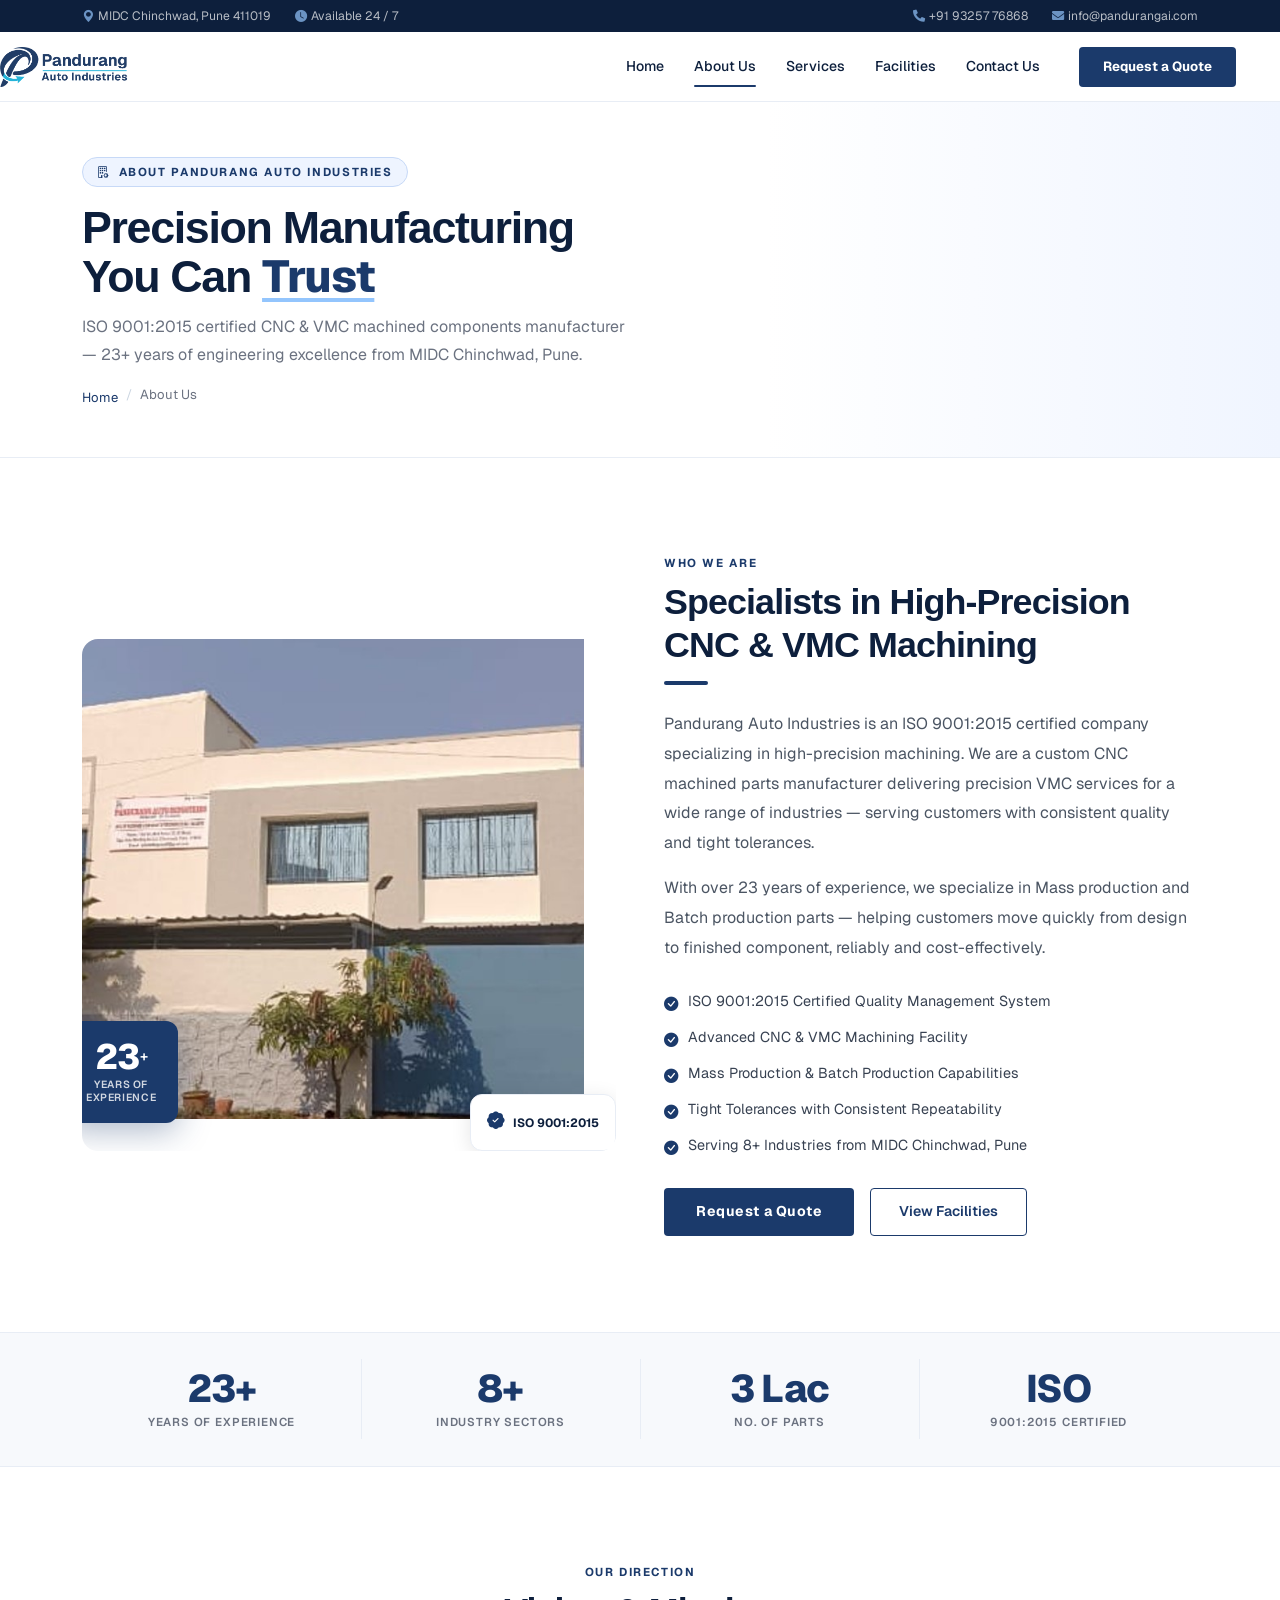
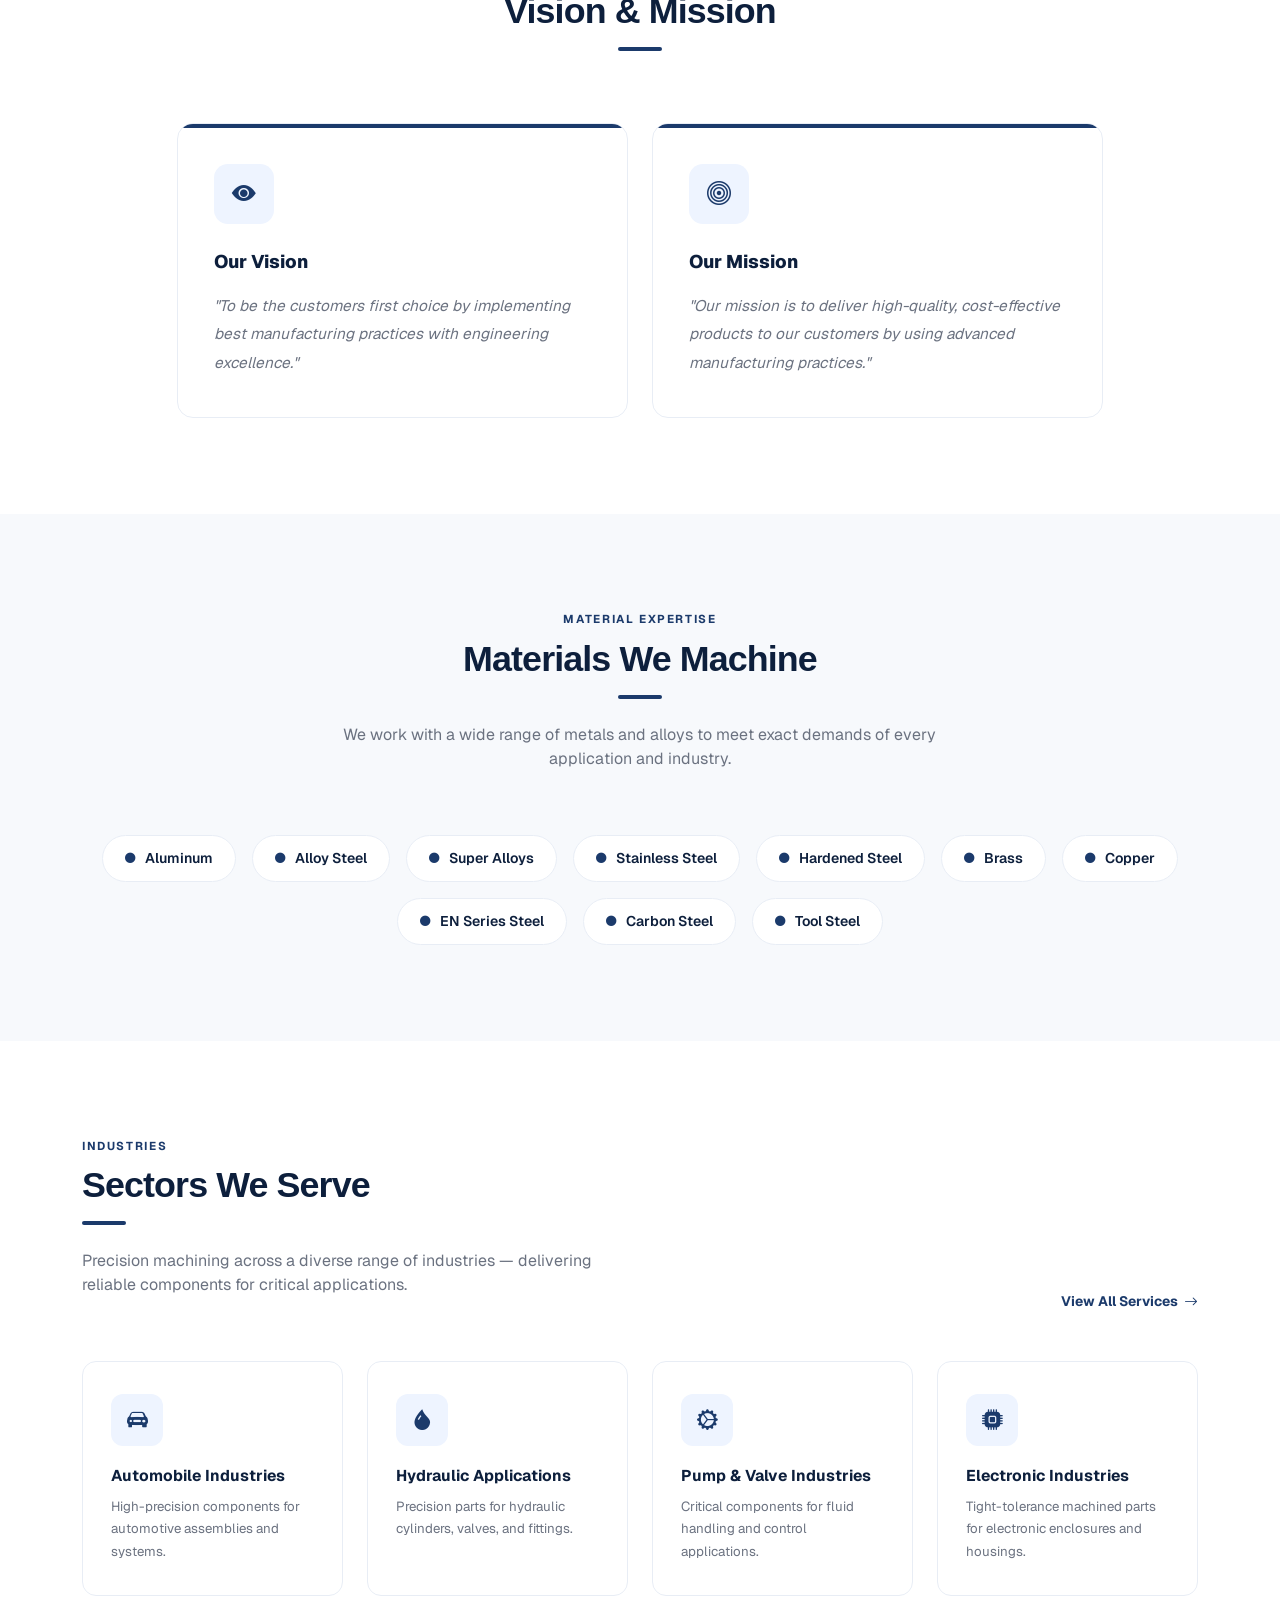
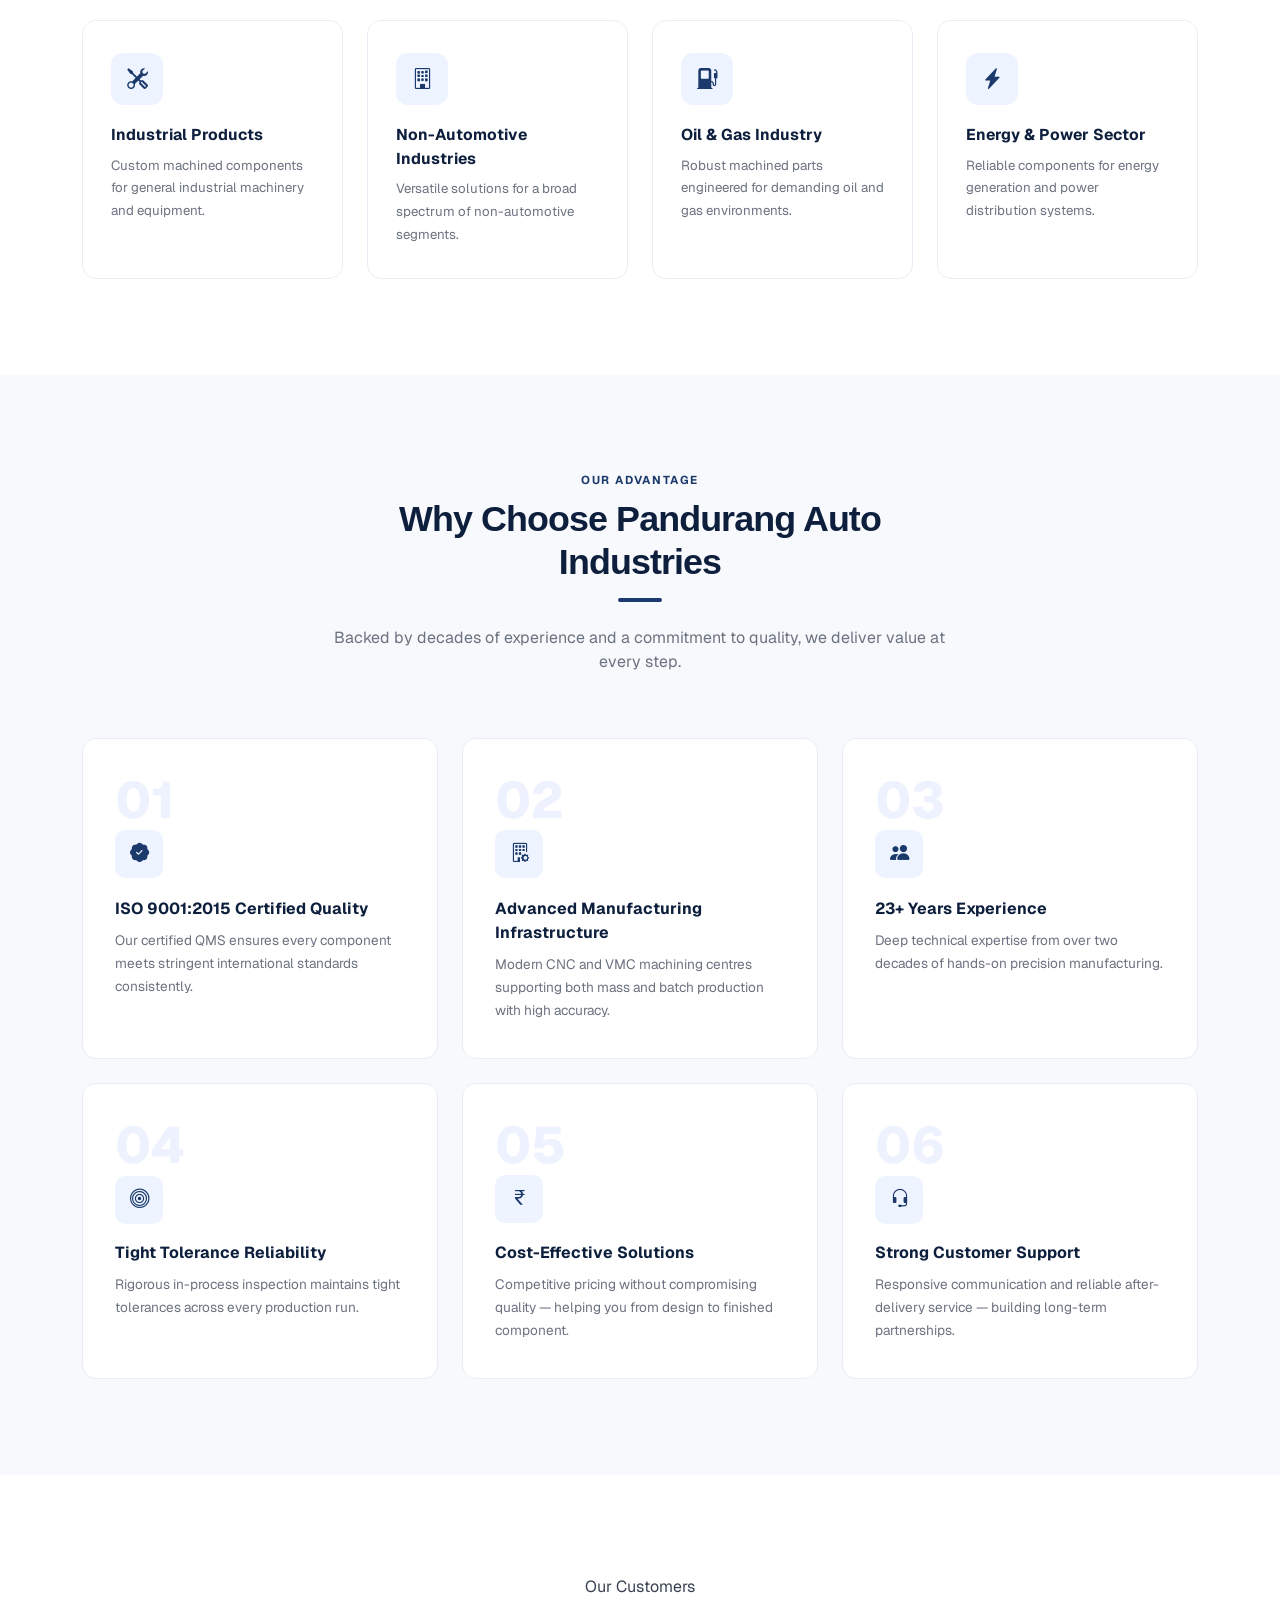
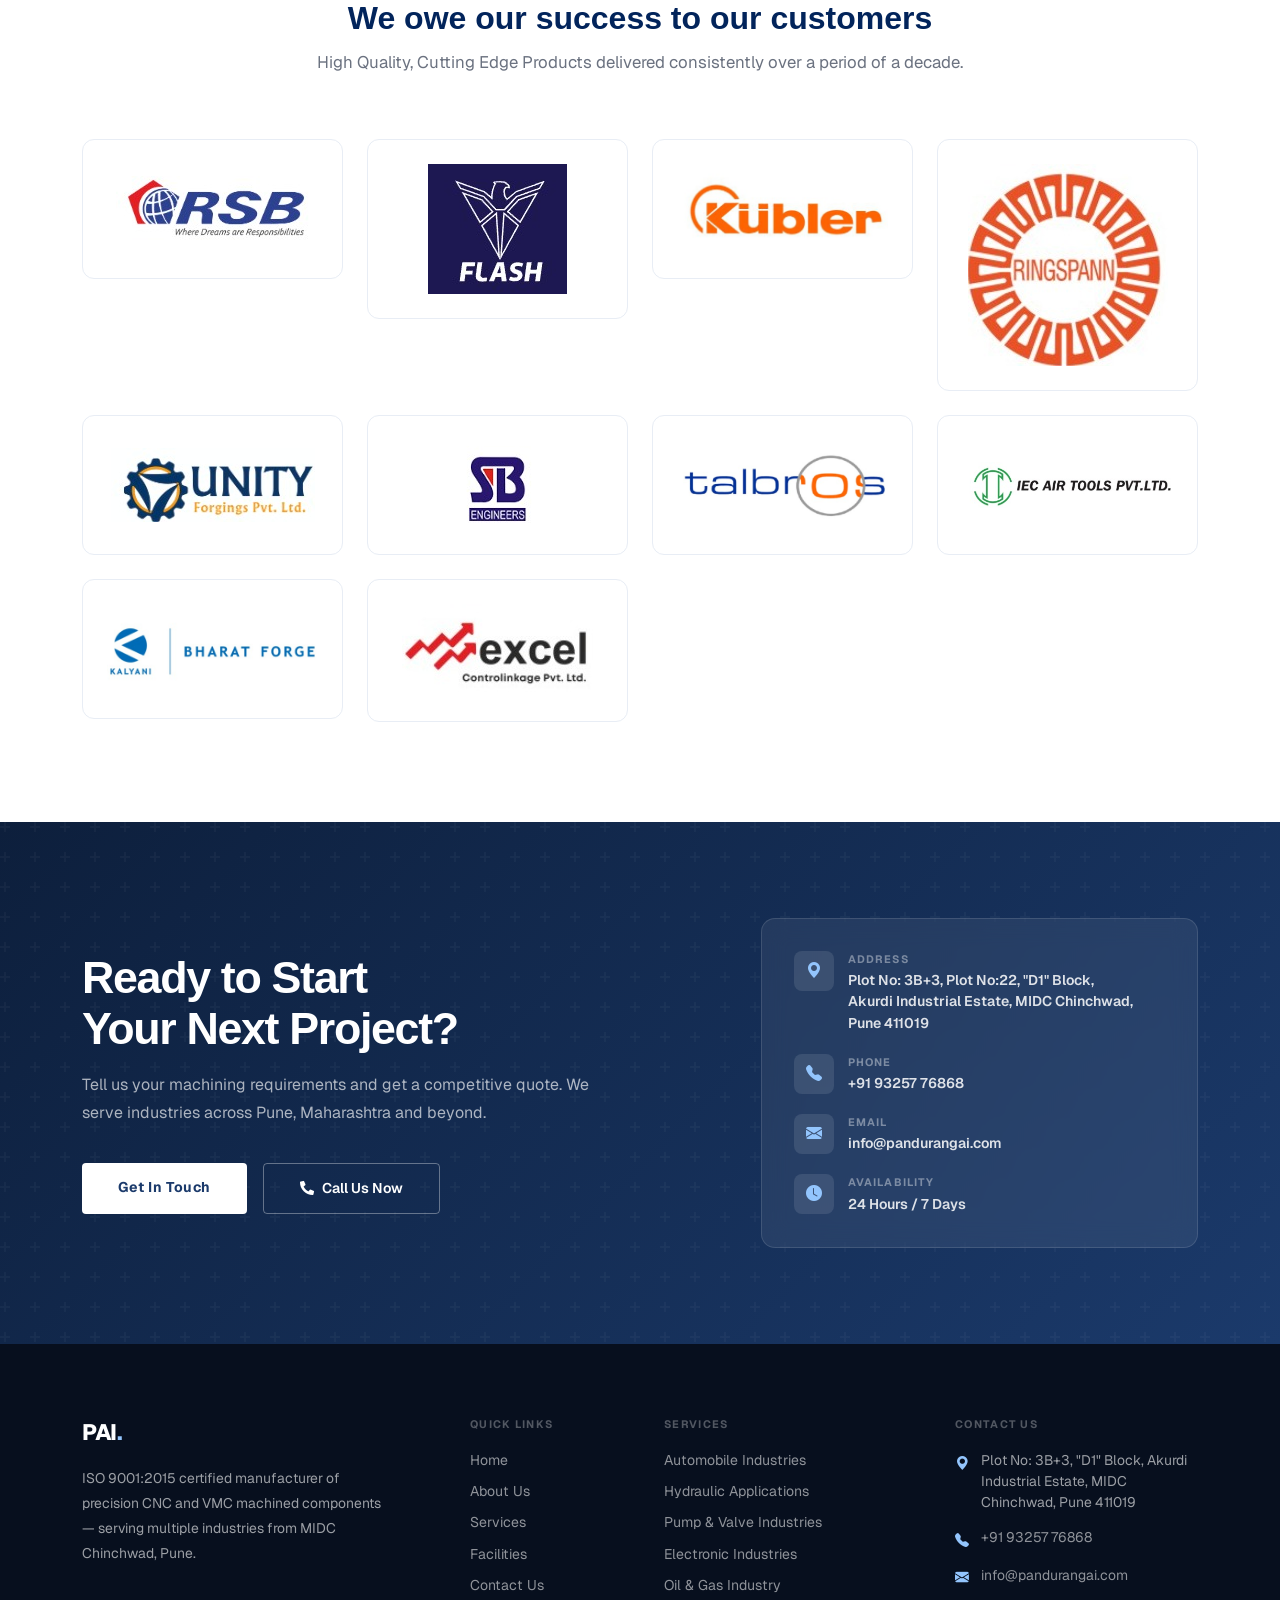
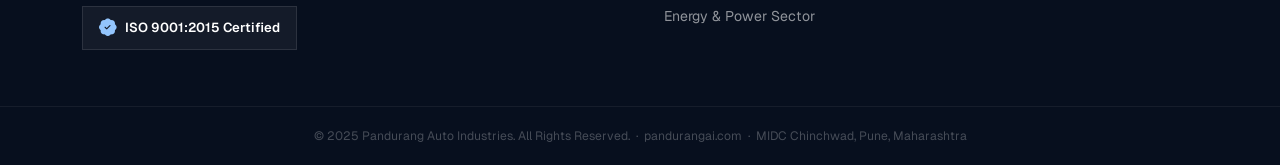
==== about.html @ 858004a2 "Fix customer logo paths to correct location - Update all customer logo image paths from img/client-l" ====
<!DOCTYPE html>
<html lang="en">
<head>
    <meta charset="utf-8">
    <title>About Us — Pandurang Auto Industries</title>
    <meta name="viewport" content="width=device-width, initial-scale=1.0">
    <link rel="icon" type="image/png" href="img/favicon.png">
    <meta name="description" content="Learn about Pandurang Auto Industries — ISO 9001:2015 certified precision CNC & VMC machined components manufacturer with 23+ years of experience in MIDC Chinchwad, Pune.">
    <link rel="canonical" href="https://www.pandurangai.com/about.html">
    <meta name="keywords" content="About Pandurang Auto Industries, CNC VMC Manufacturer Pune, ISO 9001:2015 Machining Company, S.S. Kolte, Akurdi Industrial Estate Akurdi Pune">
    <meta name="robots" content="index, follow, max-snippet:-1, max-image-preview:large, max-video-preview:-1">
    
    <!-- Open Graph / Facebook -->
    <meta property="og:type" content="website">
    <meta property="og:url" content="https://www.pandurangai.com/about.html">
    <meta property="og:title" content="About Us — Pandurang Auto Industries">
    <meta property="og:description" content="Learn about our 23+ years of experience in high-precision CNC & VMC machining, manufacturing capabilities, vision and mission. ISO 9001:2015 certified.">
    <meta property="og:image" content="https://www.pandurangai.com/img/product-3.jpeg">
    <meta property="og:site_name" content="Pandurang Auto Industries">
    <meta property="og:locale" content="en_US">
    
    <!-- Twitter -->
    <meta name="twitter:card" content="summary_large_image">
    <meta name="twitter:url" content="https://www.pandurangai.com/about.html">
    <meta name="twitter:title" content="About Us — Pandurang Auto Industries">
    <meta name="twitter:description" content="Learn about our 23+ years of experience in high-precision CNC & VMC machining. ISO 9001:2015 certified.">
    <meta name="twitter:image" content="https://www.pandurangai.com/img/product-3.jpeg">

    <!-- JSON-LD Structured Data -->
    <script type="application/ld+json">
    {
      "@context": "https://schema.org",
      "@type": "AboutPage",
      "mainEntity": {
        "@id": "https://www.pandurangai.com/#organization"
      },
      "breadcrumb": {
        "@type": "BreadcrumbList",
        "itemListElement": [
          {
            "@type": "ListItem",
            "position": 1,
            "name": "Home",
            "item": "https://www.pandurangai.com/"
          },
          {
            "@type": "ListItem",
            "position": 2,
            "name": "About Us",
            "item": "https://www.pandurangai.com/about.html"
          }
        ]
      }
    }
    </script>

    <link rel="preconnect" href="https://fonts.googleapis.com">
    <link rel="preconnect" href="https://fonts.gstatic.com" crossorigin>
    <link href="https://fonts.googleapis.com/css2?family=Geist:wght@300;400;500;600;700;800&display=swap" rel="stylesheet">
    <link href="https://cdnjs.cloudflare.com/ajax/libs/font-awesome/5.15.4/css/all.min.css" rel="stylesheet">
    <link href="https://cdn.jsdelivr.net/npm/bootstrap-icons@1.10.5/font/bootstrap-icons.css" rel="stylesheet">
    <link href="css/bootstrap.min.css" rel="stylesheet">
    <link href="https://unpkg.com/aos@2.3.4/dist/aos.css" rel="stylesheet">
<style>
/* ── Variables ── */
:root {
    --primary: #1B3A6B;
    --primary-light: #2A5298;
    --dark: #0d1f3c;
    --text: #374151;
    --muted: #6B7280;
    --border: #E8EDF5;
    --bg-light: #F7F9FC;
    --accent: #93C5FD;
}
*, body { font-family: 'Geist', sans-serif; }
body { color: var(--text); background: #fff; }

/* ── Shared: Topbar ── */
.topbar-strip { background: #0d1f3c; font-size: 0.76rem; padding: 7px 0; }
.topbar-strip a { color: rgba(255,255,255,.7); text-decoration: none; transition: .2s; }
.topbar-strip a:hover { color: #fff; }

/* ── Shared: Nav ── */
.site-nav { position: sticky; top: 0; z-index: 1000; background: #fff; box-shadow: 0 1px 0 var(--border); transition: box-shadow .3s; }
.site-nav.scrolled { box-shadow: 0 2px 20px rgba(0,0,0,.08); }
.site-nav .navbar-brand-wrapper { background: var(--primary); padding: 14px 28px 14px 24px; clip-path: polygon(0 0,calc(100% - 14px) 0,100% 100%,0 100%); margin-right: 16px; }
.site-nav .navbar-brand-text { font-weight: 800; font-size: 1.35rem; color: #fff; letter-spacing: -0.02em; line-height: 1; }
.site-nav .navbar-brand-text span { color: var(--accent); }
.site-nav .nav-link { font-size: .88rem; font-weight: 500; color: var(--dark) !important; padding: 24px 15px !important; position: relative; transition: color .2s; }
.site-nav .nav-link::after { content: ''; position: absolute; bottom: 14px; left: 15px; right: 15px; height: 2px; background: var(--primary); transform: scaleX(0); transition: transform .25s; border-radius: 2px; }
.site-nav .nav-link:hover::after, .site-nav .nav-link.active::after { transform: scaleX(1); }
.site-nav .nav-link:hover { color: var(--primary) !important; }
.site-nav .btn-quote { background: var(--primary); color: #fff; font-size: .83rem; font-weight: 700; padding: 10px 24px; border-radius: 4px; text-decoration: none; display: inline-block; transition: background .2s, transform .2s; white-space: nowrap; border: none; }
.site-nav .btn-quote:hover { background: var(--primary-light); transform: translateY(-1px); color: #fff; }

/* Responsive Navbar */
@media (max-width: 991px) {
    .site-nav .navbar-brand-wrapper {
        padding: 0;
        margin-right: auto;
        gap: 8px;
    }
    .site-nav .navbar-icon {
        height: 32px;
    }
    .site-nav .navbar-brand-text {
        font-size: 0.75rem;
        white-space: normal;
    }
    .site-nav .navbar-toggler {
        display: block !important;
        visibility: visible !important;
        margin-right: 12px;
        padding: 6px 8px;
        border: 1px solid #999;
    }
    .site-nav .navbar-toggler:focus {
        box-shadow: none;
        border-color: #1B3A6B;
    }
    .site-nav .nav-link {
        padding: 12px 0 !important;
        font-size: 0.85rem;
    }
    .site-nav .nav-link::after { display: none; }
    .site-nav .btn-quote {
        width: 100%;
        text-align: center;
        margin-top: 12px;
    }
    .site-nav .navbar-collapse {
        padding-top: 12px;
    }
}
.site-nav .navbar-toggler { border-color: #ccc; }
@media (max-width: 991px) {
    .site-nav .nav-link { padding: 12px 16px !important; }
    .site-nav .nav-link::after { display: none; }
}

@media (min-width: 992px) and (max-width: 1199px) {
    .site-nav .nav-link {
        padding: 24px 8px !important;
        font-size: 0.82rem;
    }
    .site-nav .btn-quote {
        padding: 8px 16px;
        font-size: 0.8rem;
        margin-left: 1rem !important;
    }
}

/* ── Page Hero ── */
.page-hero {
    background: #fff;
    border-bottom: 1px solid var(--border);
    padding: 56px 0 48px;
    position: relative;
    overflow: hidden;
}
.page-hero::after {
    content: '';
    position: absolute;
    right: 0; top: 0; bottom: 0;
    width: 40%;
    background: linear-gradient(to right, transparent, #F0F5FF);
    pointer-events: none;
}
.page-hero-eyebrow {
    display: inline-flex; align-items: center; gap: 8px;
    background: #EEF4FF; border: 1px solid #C7D9F7;
    color: var(--primary); font-size: .72rem; font-weight: 700;
    letter-spacing: .14em; text-transform: uppercase;
    padding: 5px 14px; border-radius: 100px; margin-bottom: 16px;
}
.page-hero h1 {
    font-size: clamp(2rem, 3.5vw, 3rem);
    font-weight: 800; color: var(--dark);
    letter-spacing: -0.03em; line-height: 1.1; margin-bottom: 12px;
}
.page-hero-sub { color: var(--muted); font-size: 1rem; line-height: 1.75; max-width: 560px; }
.breadcrumb { background: none; padding: 0; margin: 16px 0 0; }
.breadcrumb-item a { color: var(--primary); text-decoration: none; font-size: .82rem; }
.breadcrumb-item.active { color: var(--muted); font-size: .82rem; }
.breadcrumb-item + .breadcrumb-item::before { color: #CBD5E1; }

/* ── Section Labels ── */
.sec-eyebrow { font-size: .72rem; font-weight: 700; letter-spacing: .14em; text-transform: uppercase; color: var(--primary); display: block; margin-bottom: 10px; }
.sec-h2 { font-size: clamp(1.7rem, 2.8vw, 2.3rem); font-weight: 800; color: var(--dark); letter-spacing: -0.025em; line-height: 1.2; margin-bottom: 14px; }
.sec-rule { width: 44px; height: 4px; background: var(--primary); border-radius: 2px; margin-bottom: 24px; }

/* ── Overview Section ── */
.overview-section { padding: 96px 0; background: #fff; }
.img-wrap { position: relative; border-radius: 16px; overflow: hidden; }
.img-wrap img { width: 100%; height: 480px; object-fit: cover; display: block; }
.img-badge {
    position: absolute; background: var(--primary);
    color: #fff; padding: 18px 22px; border-radius: 12px;
    text-align: center; box-shadow: 0 8px 32px rgba(27,58,107,.35);
}
.img-badge.exp { bottom: 28px; left: -18px; }
.img-badge .num { font-size: 2.2rem; font-weight: 800; line-height: 1; display: block; }
.img-badge .lbl { font-size: .65rem; font-weight: 600; letter-spacing: .06em; text-transform: uppercase; opacity: .8; line-height: 1.3; display: block; margin-top: 4px; }
.img-badge.iso { top: 28px; right: -18px; background: #fff; border: 1px solid var(--border); box-shadow: 0 4px 20px rgba(0,0,0,.1); }
.img-badge.iso i { color: var(--primary); font-size: 1.1rem; display: block; margin-bottom: 4px; }
.img-badge.iso span { font-size: .72rem; font-weight: 700; color: var(--dark); white-space: nowrap; display: block; }

.check-list { list-style: none; padding: 0; margin: 0 0 28px; }
.check-list li { display: flex; align-items: flex-start; gap: 10px; font-size: .9rem; color: var(--text); margin-bottom: 10px; line-height: 1.6; }
.check-list li i { color: var(--primary); margin-top: 3px; flex-shrink: 0; }

.btn-pai { background: var(--primary); color: #fff; font-weight: 700; font-size: .88rem; letter-spacing: .04em; padding: 13px 32px; border-radius: 4px; text-decoration: none; display: inline-block; transition: background .2s, transform .2s, box-shadow .2s; border: none; }
.btn-pai:hover { background: var(--primary-light); transform: translateY(-2px); box-shadow: 0 8px 24px rgba(27,58,107,.3); color: #fff; }
.btn-pai-outline { background: transparent; color: var(--primary); border: 1.5px solid var(--primary); font-weight: 600; font-size: .88rem; padding: 12px 28px; border-radius: 4px; text-decoration: none; display: inline-block; transition: background .2s, color .2s, transform .2s; }
.btn-pai-outline:hover { background: var(--primary); color: #fff; transform: translateY(-2px); }

/* ── Stats Strip ── */
.stats-strip { background: var(--bg-light); border-top: 1px solid var(--border); border-bottom: 1px solid var(--border); }
.stat-item { padding: 36px 24px; text-align: center; position: relative; }
.stat-item + .stat-item::before { content: ''; position: absolute; left: 0; top: 20%; bottom: 20%; width: 1px; background: var(--border); }
.stat-num { font-size: 2.4rem; font-weight: 800; color: var(--primary); line-height: 1; display: block; letter-spacing: -0.02em; }
.stat-lbl { font-size: .72rem; font-weight: 600; letter-spacing: .07em; text-transform: uppercase; color: var(--muted); display: block; margin-top: 6px; }

/* ── Vision / Mission ── */
.vm-section { padding: 96px 0; background: #fff; }
.vm-card {
    border-radius: 16px; padding: 40px 36px; height: 100%;
    border: 1px solid var(--border); position: relative; overflow: hidden;
    transition: transform .3s, box-shadow .3s;
}
.vm-card:hover { transform: translateY(-4px); box-shadow: 0 20px 60px rgba(27,58,107,.09); }
.vm-card::before { content: ''; position: absolute; top: 0; left: 0; right: 0; height: 4px; background: var(--primary); }
.vm-icon-wrap { width: 60px; height: 60px; background: #EEF4FF; border-radius: 14px; display: flex; align-items: center; justify-content: center; margin-bottom: 24px; transition: background .3s; }
.vm-card:hover .vm-icon-wrap { background: var(--primary); }
.vm-icon-wrap i { color: var(--primary); font-size: 1.5rem; transition: color .3s; }
.vm-card:hover .vm-icon-wrap i { color: #fff; }
.vm-title { font-size: 1.15rem; font-weight: 800; color: var(--dark); margin-bottom: 16px; }
.vm-text { color: var(--muted); font-size: .96rem; line-height: 1.85; margin: 0; font-style: italic; }

/* ── Materials Section ── */
.materials-section { padding: 96px 0; background: var(--bg-light); }
.mat-pill {
    display: inline-flex; align-items: center; gap: 10px;
    background: #fff; border: 1px solid var(--border);
    color: var(--dark); padding: 12px 22px; border-radius: 100px;
    font-size: .88rem; font-weight: 600;
    transition: border-color .25s, box-shadow .25s, transform .25s;
    cursor: default;
}
.mat-pill:hover { border-color: var(--primary); box-shadow: 0 4px 16px rgba(27,58,107,.12); transform: translateY(-3px); }
.mat-pill i { color: var(--primary); font-size: .65rem; }

/* ── Sectors Section ── */
.sectors-section { padding: 96px 0; background: #fff; }
.sector-card {
    border: 1px solid var(--border); border-radius: 14px;
    padding: 32px 28px; height: 100%; background: #fff;
    transition: transform .3s, box-shadow .3s, border-color .3s;
    position: relative; overflow: hidden;
}
.sector-card::after { content: ''; position: absolute; bottom: 0; left: 0; right: 0; height: 3px; background: var(--primary); transform: scaleX(0); transition: transform .3s; border-radius: 0 0 14px 14px; }
.sector-card:hover { transform: translateY(-5px); box-shadow: 0 20px 60px rgba(27,58,107,.1); border-color: transparent; }
.sector-card:hover::after { transform: scaleX(1); }
.sc-icon { width: 52px; height: 52px; border-radius: 12px; background: #EEF4FF; display: flex; align-items: center; justify-content: center; margin-bottom: 18px; transition: background .3s; }
.sector-card:hover .sc-icon { background: var(--primary); }
.sc-icon i { font-size: 1.3rem; color: var(--primary); transition: color .3s; }
.sector-card:hover .sc-icon i { color: #fff; }
.sc-title { font-size: .98rem; font-weight: 700; color: var(--dark); margin-bottom: 8px; }
.sc-desc { font-size: .83rem; color: var(--muted); line-height: 1.7; margin: 0; }

/* ── Why Us ── */
.whyus-section { padding: 96px 0; background: var(--bg-light); }
.wu-card { border: 1px solid var(--border); border-radius: 14px; padding: 36px 32px; height: 100%; background: #fff; transition: transform .3s, box-shadow .3s; }
.wu-card:hover { transform: translateY(-5px); box-shadow: 0 16px 50px rgba(27,58,107,.09); }
.wu-num { font-size: 3.2rem; font-weight: 800; color: #EEF2FF; line-height: 1; margin-bottom: 4px; transition: color .3s; }
.wu-card:hover .wu-num { color: #DBEAFE; }
.wu-icon { width: 48px; height: 48px; background: #EEF4FF; border-radius: 10px; display: inline-flex; align-items: center; justify-content: center; margin-bottom: 18px; transition: background .3s; }
.wu-card:hover .wu-icon { background: var(--primary); }
.wu-icon i { color: var(--primary); font-size: 1.2rem; transition: color .3s; }
.wu-card:hover .wu-icon i { color: #fff; }
.wu-title { font-size: 1rem; font-weight: 700; color: var(--dark); margin-bottom: 8px; }
.wu-desc { font-size: .85rem; color: var(--muted); line-height: 1.7; margin: 0; }

/* ── CTA Section ── */
.cta-section { padding: 96px 0; background: linear-gradient(135deg, #0d1f3c 0%, #1B3A6B 100%); position: relative; overflow: hidden; }
.cta-section::before { content: ''; position: absolute; inset: 0; background: url("data:image/svg+xml,%3Csvg width='60' height='60' viewBox='0 0 60 60' xmlns='http://www.w3.org/2000/svg'%3E%3Cg fill='none'%3E%3Cg fill='%23ffffff' fill-opacity='0.03'%3E%3Cpath d='M36 34v-4h-2v4h-4v2h4v4h2v-4h4v-2h-4zm0-30V0h-2v4h-4v2h4v4h2V6h4V4h-4zM6 34v-4H4v4H0v2h4v4h2v-4h4v-2H6zM6 4V0H4v4H0v2h4v4h2V6h4V4H6z'/%3E%3C/g%3E%3C/g%3E%3C/svg%3E"); }
.cta-heading { font-size: clamp(1.8rem,3.5vw,3rem); font-weight: 800; color: #fff; letter-spacing: -0.03em; line-height: 1.15; margin-bottom: 16px; }
.cta-sub { color: rgba(255,255,255,.65); font-size: 1rem; line-height: 1.75; margin-bottom: 36px; }
.cta-btn-white { background: #fff; color: var(--primary); font-weight: 700; font-size: .88rem; letter-spacing: .04em; padding: 14px 36px; border-radius: 4px; border: none; text-decoration: none; display: inline-block; transition: transform .2s, box-shadow .2s; }
.cta-btn-white:hover { transform: translateY(-2px); box-shadow: 0 8px 24px rgba(0,0,0,.2); color: var(--primary); }
.cta-btn-outline { background: transparent; color: #fff; font-weight: 600; font-size: .88rem; padding: 14px 36px; border-radius: 4px; border: 1px solid rgba(255,255,255,.35); text-decoration: none; display: inline-block; transition: background .2s, transform .2s; }
.cta-btn-outline:hover { background: rgba(255,255,255,.1); border-color: rgba(255,255,255,.7); color: #fff; transform: translateY(-2px); }
.cta-info-card { background: rgba(255,255,255,.07); backdrop-filter: blur(12px); border: 1px solid rgba(255,255,255,.12); border-radius: 14px; padding: 32px; }
.cta-info-row { display: flex; align-items: flex-start; gap: 14px; margin-bottom: 20px; }
.cta-info-row:last-child { margin-bottom: 0; }
.cta-info-icon { width: 40px; height: 40px; flex-shrink: 0; background: rgba(255,255,255,.1); border-radius: 8px; display: flex; align-items: center; justify-content: center; }
.cta-info-icon i { color: var(--accent); font-size: 1rem; }
.cta-info-label { font-size: .68rem; font-weight: 700; letter-spacing: .1em; text-transform: uppercase; color: rgba(255,255,255,.4); margin-bottom: 3px; }
.cta-info-value { font-size: .88rem; font-weight: 600; color: rgba(255,255,255,.85); line-height: 1.5; }
.cta-info-value a { color: rgba(255,255,255,.85); text-decoration: none; }
.cta-info-value a:hover { color: #fff; }

/* ── Footer ── */
.site-footer { background: #070f1e; padding: 72px 0 0; color: rgba(255,255,255,.6); font-size: .87rem; }
.footer-brand-text { font-weight: 800; font-size: 1.4rem; color: #fff; letter-spacing: -0.02em; margin-bottom: 16px; display: block; }
.footer-brand-text span { color: var(--accent); }
.footer-heading { font-size: .68rem; font-weight: 700; letter-spacing: .12em; text-transform: uppercase; color: rgba(255,255,255,.3); margin-bottom: 18px; }
.footer-links { list-style: none; padding: 0; margin: 0; }
.footer-links li { margin-bottom: 10px; }
.footer-links a { color: rgba(255,255,255,.55); text-decoration: none; transition: color .2s, padding-left .2s; font-size: .88rem; }
.footer-links a:hover { color: #fff; padding-left: 4px; }
.footer-contact-row { display: flex; align-items: flex-start; gap: 12px; margin-bottom: 14px; }
.footer-contact-row i { color: var(--accent); margin-top: 3px; flex-shrink: 0; }
.footer-bottom { border-top: 1px solid rgba(255,255,255,.06); margin-top: 56px; padding: 20px 0; font-size: .76rem; color: rgba(255,255,255,.25); text-align: center; }
.footer-bottom a { color: rgba(255,255,255,.25); text-decoration: none; }

/* ── Back to Top ── */
.back-to-top { position: fixed; bottom: 28px; right: 28px; width: 44px; height: 44px; background: var(--primary); color: #fff; border: none; border-radius: 50%; display: none; align-items: center; justify-content: center; font-size: 1rem; box-shadow: 0 4px 16px rgba(27,58,107,.4); z-index: 999; transition: background .2s, transform .2s; text-decoration: none; }
.back-to-top:hover { background: var(--primary-light); transform: translateY(-2px); color: #fff; }
.back-to-top.show { display: flex; }

/* ── Customers Section ── */
.customers-section { padding: 100px 0; background: #fff; }
.section-subtitle { font-size: 1.05rem; color: #6B7280; margin-top: 12px; }
.customer-logo-card {
    padding: 24px;
    border-radius: 12px;
    border: 1px solid #E8EDF5;
    background: #fff;
    display: flex;
    align-items: center;
    justify-content: center;
    min-height: 140px;
    transition: transform .3s, box-shadow .3s, border-color .3s;
}
.customer-logo-card:hover {
    transform: translateY(-8px);
    box-shadow: 0 16px 50px rgba(27,58,107,.12);
    border-color: #1B3A6B;
}
.customer-logo-card img {
    max-width: 100%;
    height: auto;
    max-height: 100%;
    object-fit: contain;
    transition: transform .3s;
}
.customer-logo-card:hover img {
    transform: scale(1.08);
}

@media (max-width: 991px) {
    .img-badge.exp, .img-badge.iso { display: none; }
    .overview-section, .vm-section, .materials-section, .sectors-section, .whyus-section { padding: 64px 0; }
}
@media (max-width: 767px) {
    .stat-item + .stat-item::before { display: none; }
}
</style>
</head>
<body>

<!-- Topbar -->
<div class="topbar-strip">
    <div class="container">
        <div class="d-flex justify-content-between align-items-center">
            <div class="d-flex align-items-center gap-4">
                <span class="text-white" style="opacity:.7;"><i class="bi bi-geo-alt-fill me-1" style="color:#93C5FD;"></i>MIDC Chinchwad, Pune 411019</span>
                <span class="text-white" style="opacity:.7;"><i class="bi bi-clock-fill me-1" style="color:#93C5FD;"></i>Available 24 / 7</span>
            </div>
            <div class="d-flex align-items-center gap-4">
                <a href="tel:+919325776868" class="text-white" style="opacity:.7;"><i class="fa fa-phone-alt me-1" style="color:#93C5FD;"></i>+91 93257 76868</a>
                <a href="mailto:info@pandurangai.com" class="text-white" style="opacity:.7;"><i class="fa fa-envelope me-1" style="color:#93C5FD;"></i>info@pandurangai.com</a>
            </div>
        </div>
    </div>
</div>

<!-- Navbar -->
<nav class="site-nav navbar navbar-expand-lg py-0 pe-lg-4" id="siteNav">
    <div class="container-fluid ps-0">
        <a href="index.html" class="navbar-brand me-0 d-flex align-items-center">
                <img src="img/Logo.png" alt="Pandurang Auto Industries" class="navbar-logo" style="height: 40px; width: auto;">
        </a>
        <button class="navbar-toggler me-3 ms-auto" type="button" data-bs-toggle="collapse" data-bs-target="#mainNav"><span class="navbar-toggler-icon"></span></button>
        <div class="collapse navbar-collapse" id="mainNav">
            <div class="navbar-nav ms-auto p-4 p-lg-0">
                <a href="index.html" class="nav-link">Home</a>
                <a href="about.html" class="nav-link active">About Us</a>
                <a href="services.html" class="nav-link">Services</a>
                <a href="facilities.html" class="nav-link">Facilities</a>
                <a href="contact.html" class="nav-link">Contact Us</a>
            </div>
            <a href="contact.html" class="btn-quote ms-lg-4 me-lg-2 d-none d-lg-inline-block">Request a Quote</a>
        </div>
    </div>
</nav>

<!-- Page Hero -->
<div class="page-hero">
    <div class="container" style="position:relative;z-index:1;">
        <div class="page-hero-eyebrow"><i class="bi bi-building-gear"></i> About Pandurang Auto Industries</div>
        <h1>Precision Manufacturing<br>You Can <span style="color:#1B3A6B;text-decoration:underline;text-decoration-color:#93C5FD;text-underline-offset:6px;">Trust</span></h1>
        <p class="page-hero-sub">ISO 9001:2015 certified CNC &amp; VMC machined components manufacturer — 23+ years of engineering excellence from MIDC Chinchwad, Pune.</p>
        <nav aria-label="breadcrumb">
            <ol class="breadcrumb">
                <li class="breadcrumb-item"><a href="index.html">Home</a></li>
                <li class="breadcrumb-item active">About Us</li>
            </ol>
        </nav>
    </div>
</div>

<!-- Overview -->
<section class="overview-section">
    <div class="container">
        <div class="row g-5 align-items-center">
            <div class="col-lg-6" data-aos="fade-right">
                <div class="img-wrap" style="padding-right:32px;padding-bottom:32px;">
                    <img src="img/company.jpeg" alt="PAI Precision CNC Machined Components">
                    <div class="img-badge exp">
                        <span class="num">23<sup style="font-size:.9rem;font-weight:600;">+</sup></span>
                        <span class="lbl">Years of<br>Experience</span>
                    </div>
                    <div class="img-badge iso" style="bottom:0;right:0;top:auto;left:auto;display:flex;align-items:center;gap:8px;padding:12px 16px;">
                        <i class="bi bi-patch-check-fill" style="color:#1B3A6B;font-size:1.1rem;"></i>
                        <span style="font-size:.75rem;font-weight:700;color:#0d1f3c;">ISO 9001:2015</span>
                    </div>
                </div>
            </div>
            <div class="col-lg-6" data-aos="fade-left" data-aos-delay="100">
                <span class="sec-eyebrow">Who We Are</span>
                <h2 class="sec-h2">Specialists in High-Precision<br>CNC &amp; VMC Machining</h2>
                <div class="sec-rule"></div>
                <p style="color:#4B5563;line-height:1.85;margin-bottom:16px;">Pandurang Auto Industries is an ISO 9001:2015 certified company specializing in high-precision machining. We are a custom CNC machined parts manufacturer delivering precision VMC services for a wide range of industries — serving customers with consistent quality and tight tolerances.</p>
                <p style="color:#4B5563;line-height:1.85;margin-bottom:28px;">With over 23 years of experience, we specialize in Mass production and Batch production parts — helping customers move quickly from design to finished component, reliably and cost-effectively.</p>
                <ul class="check-list">
                    <li><i class="bi bi-check-circle-fill"></i>ISO 9001:2015 Certified Quality Management System</li>
                    <li><i class="bi bi-check-circle-fill"></i>Advanced CNC &amp; VMC Machining Facility</li>
                    <li><i class="bi bi-check-circle-fill"></i>Mass Production &amp; Batch Production Capabilities</li>
                    <li><i class="bi bi-check-circle-fill"></i>Tight Tolerances with Consistent Repeatability</li>
                    <li><i class="bi bi-check-circle-fill"></i>Serving 8+ Industries from MIDC Chinchwad, Pune</li>
                </ul>
                <div class="d-flex gap-3 flex-wrap">
                    <a href="contact.html" class="btn-pai">Request a Quote</a>
                    <a href="facilities.html" class="btn-pai-outline">View Facilities</a>
                </div>
            </div>
        </div>
    </div>
</section>

<!-- Stats Strip -->
<div class="stats-strip">
    <div class="container">
        <div class="row g-0">
            <div class="col-6 col-md-3 stat-item" data-aos="fade-up">
                <span class="stat-num">23+</span>
                <span class="stat-lbl">Years of Experience</span>
            </div>
            <div class="col-6 col-md-3 stat-item" data-aos="fade-up" data-aos-delay="80">
                <span class="stat-num">8+</span>
                <span class="stat-lbl">Industry Sectors</span>
            </div>
            <div class="col-6 col-md-3 stat-item" data-aos="fade-up" data-aos-delay="160">
                <span class="stat-num">3 Lac</span>
                <span class="stat-lbl">No. of Parts</span>
            </div>
            <div class="col-6 col-md-3 stat-item" data-aos="fade-up" data-aos-delay="240">
                <span class="stat-num">ISO</span>
                <span class="stat-lbl">9001:2015 Certified</span>
            </div>
        </div>
    </div>
</div>

<!-- Vision & Mission -->
<section class="vm-section">
    <div class="container">
        <div class="row justify-content-center mb-5">
            <div class="col-lg-7 text-center" data-aos="fade-up">
                <span class="sec-eyebrow">Our Direction</span>
                <h2 class="sec-h2">Vision &amp; Mission</h2>
                <div class="sec-rule mx-auto"></div>
            </div>
        </div>
        <div class="row g-4 justify-content-center">
            <div class="col-lg-5 col-md-6" data-aos="fade-up" data-aos-delay="0">
                <div class="vm-card">
                    <div class="vm-icon-wrap"><i class="bi bi-eye-fill"></i></div>
                    <div class="vm-title">Our Vision</div>
                    <p class="vm-text">"To be the customers first choice by implementing best manufacturing practices with engineering excellence."</p>
                </div>
            </div>
            <div class="col-lg-5 col-md-6" data-aos="fade-up" data-aos-delay="100">
                <div class="vm-card">
                    <div class="vm-icon-wrap"><i class="bi bi-bullseye"></i></div>
                    <div class="vm-title">Our Mission</div>
                    <p class="vm-text">"Our mission is to deliver high-quality, cost-effective products to our customers by using advanced manufacturing practices."</p>
                </div>
            </div>
        </div>
    </div>
</section>

<!-- Materials -->
<section class="materials-section">
    <div class="container">
        <div class="row justify-content-center mb-5">
            <div class="col-lg-7 text-center" data-aos="fade-up">
                <span class="sec-eyebrow">Material Expertise</span>
                <h2 class="sec-h2">Materials We Machine</h2>
                <div class="sec-rule mx-auto"></div>
                <p style="color:#6B7280;margin-top:8px;">We work with a wide range of metals and alloys to meet exact demands of every application and industry.</p>
            </div>
        </div>
        <div class="d-flex flex-wrap justify-content-center gap-3" data-aos="fade-up" data-aos-delay="80">
            <span class="mat-pill"><i class="bi bi-circle-fill"></i>Aluminum</span>
            <span class="mat-pill"><i class="bi bi-circle-fill"></i>Alloy Steel</span>
            <span class="mat-pill"><i class="bi bi-circle-fill"></i>Super Alloys</span>
            <span class="mat-pill"><i class="bi bi-circle-fill"></i>Stainless Steel</span>
            <span class="mat-pill"><i class="bi bi-circle-fill"></i>Hardened Steel</span>
            <span class="mat-pill"><i class="bi bi-circle-fill"></i>Brass</span>
            <span class="mat-pill"><i class="bi bi-circle-fill"></i>Copper</span>
            <span class="mat-pill"><i class="bi bi-circle-fill"></i>EN Series Steel</span>
            <span class="mat-pill"><i class="bi bi-circle-fill"></i>Carbon Steel</span>
            <span class="mat-pill"><i class="bi bi-circle-fill"></i>Tool Steel</span>
        </div>
    </div>
</section>

<!-- Sectors We Serve -->
<section class="sectors-section">
    <div class="container">
        <div class="row justify-content-between align-items-end mb-5">
            <div class="col-lg-6" data-aos="fade-right">
                <span class="sec-eyebrow">Industries</span>
                <h2 class="sec-h2">Sectors We Serve</h2>
                <div class="sec-rule"></div>
                <p style="color:#6B7280;">Precision machining across a diverse range of industries — delivering reliable components for critical applications.</p>
            </div>
            <div class="col-lg-auto" data-aos="fade-left">
                <a href="services.html" style="font-size:.86rem;font-weight:700;color:#1B3A6B;text-decoration:none;display:inline-flex;align-items:center;gap:6px;">View All Services <i class="bi bi-arrow-right"></i></a>
            </div>
        </div>
        <div class="row g-4">
            <div class="col-md-6 col-lg-3" data-aos="fade-up" data-aos-delay="0">
                <div class="sector-card"><div class="sc-icon"><i class="bi bi-car-front-fill"></i></div><div class="sc-title">Automobile Industries</div><p class="sc-desc">High-precision components for automotive assemblies and systems.</p></div>
            </div>
            <div class="col-md-6 col-lg-3" data-aos="fade-up" data-aos-delay="50">
                <div class="sector-card"><div class="sc-icon"><i class="bi bi-droplet-fill"></i></div><div class="sc-title">Hydraulic Applications</div><p class="sc-desc">Precision parts for hydraulic cylinders, valves, and fittings.</p></div>
            </div>
            <div class="col-md-6 col-lg-3" data-aos="fade-up" data-aos-delay="100">
                <div class="sector-card"><div class="sc-icon"><i class="bi bi-gear-wide-connected"></i></div><div class="sc-title">Pump &amp; Valve Industries</div><p class="sc-desc">Critical components for fluid handling and control applications.</p></div>
            </div>
            <div class="col-md-6 col-lg-3" data-aos="fade-up" data-aos-delay="150">
                <div class="sector-card"><div class="sc-icon"><i class="bi bi-cpu-fill"></i></div><div class="sc-title">Electronic Industries</div><p class="sc-desc">Tight-tolerance machined parts for electronic enclosures and housings.</p></div>
            </div>
            <div class="col-md-6 col-lg-3" data-aos="fade-up" data-aos-delay="0">
                <div class="sector-card"><div class="sc-icon"><i class="bi bi-tools"></i></div><div class="sc-title">Industrial Products</div><p class="sc-desc">Custom machined components for general industrial machinery and equipment.</p></div>
            </div>
            <div class="col-md-6 col-lg-3" data-aos="fade-up" data-aos-delay="50">
                <div class="sector-card"><div class="sc-icon"><i class="bi bi-building"></i></div><div class="sc-title">Non-Automotive Industries</div><p class="sc-desc">Versatile solutions for a broad spectrum of non-automotive segments.</p></div>
            </div>
            <div class="col-md-6 col-lg-3" data-aos="fade-up" data-aos-delay="100">
                <div class="sector-card"><div class="sc-icon"><i class="bi bi-fuel-pump-fill"></i></div><div class="sc-title">Oil &amp; Gas Industry</div><p class="sc-desc">Robust machined parts engineered for demanding oil and gas environments.</p></div>
            </div>
            <div class="col-md-6 col-lg-3" data-aos="fade-up" data-aos-delay="150">
                <div class="sector-card"><div class="sc-icon"><i class="bi bi-lightning-charge-fill"></i></div><div class="sc-title">Energy &amp; Power Sector</div><p class="sc-desc">Reliable components for energy generation and power distribution systems.</p></div>
            </div>
        </div>
    </div>
</section>

<!-- Why Choose Us -->
<section class="whyus-section">
    <div class="container">
        <div class="row justify-content-center mb-5">
            <div class="col-lg-7 text-center" data-aos="fade-up">
                <span class="sec-eyebrow">Our Advantage</span>
                <h2 class="sec-h2">Why Choose Pandurang Auto Industries</h2>
                <div class="sec-rule mx-auto"></div>
                <p style="color:#6B7280;margin-top:8px;">Backed by decades of experience and a commitment to quality, we deliver value at every step.</p>
            </div>
        </div>
        <div class="row g-4">
            <div class="col-md-6 col-lg-4" data-aos="fade-up" data-aos-delay="0">
                <div class="wu-card">
                    <div class="wu-num">01</div>
                    <div class="wu-icon"><i class="bi bi-patch-check-fill"></i></div>
                    <div class="wu-title">ISO 9001:2015 Certified Quality</div>
                    <p class="wu-desc">Our certified QMS ensures every component meets stringent international standards consistently.</p>
                </div>
            </div>
            <div class="col-md-6 col-lg-4" data-aos="fade-up" data-aos-delay="60">
                <div class="wu-card">
                    <div class="wu-num">02</div>
                    <div class="wu-icon"><i class="bi bi-building-gear"></i></div>
                    <div class="wu-title">Advanced Manufacturing Infrastructure</div>
                    <p class="wu-desc">Modern CNC and VMC machining centres supporting both mass and batch production with high accuracy.</p>
                </div>
            </div>
            <div class="col-md-6 col-lg-4" data-aos="fade-up" data-aos-delay="120">
                <div class="wu-card">
                    <div class="wu-num">03</div>
                    <div class="wu-icon"><i class="bi bi-people-fill"></i></div>
                    <div class="wu-title">23+ Years Experience</div>
                    <p class="wu-desc">Deep technical expertise from over two decades of hands-on precision manufacturing.</p>
                </div>
            </div>
            <div class="col-md-6 col-lg-4" data-aos="fade-up" data-aos-delay="0">
                <div class="wu-card">
                    <div class="wu-num">04</div>
                    <div class="wu-icon"><i class="bi bi-bullseye"></i></div>
                    <div class="wu-title">Tight Tolerance Reliability</div>
                    <p class="wu-desc">Rigorous in-process inspection maintains tight tolerances across every production run.</p>
                </div>
            </div>
            <div class="col-md-6 col-lg-4" data-aos="fade-up" data-aos-delay="60">
                <div class="wu-card">
                    <div class="wu-num">05</div>
                    <div class="wu-icon"><i class="bi bi-currency-rupee"></i></div>
                    <div class="wu-title">Cost-Effective Solutions</div>
                    <p class="wu-desc">Competitive pricing without compromising quality — helping you from design to finished component.</p>
                </div>
            </div>
            <div class="col-md-6 col-lg-4" data-aos="fade-up" data-aos-delay="120">
                <div class="wu-card">
                    <div class="wu-num">06</div>
                    <div class="wu-icon"><i class="bi bi-headset"></i></div>
                    <div class="wu-title">Strong Customer Support</div>
                    <p class="wu-desc">Responsive communication and reliable after-delivery service — building long-term partnerships.</p>
                </div>
            </div>
        </div>
    </div>
</section>

<!-- ═══ CUSTOMERS ═══ -->
<section class="customers-section">
    <div class="container">
        <div class="row">
            <div class="col-lg-8 mx-auto text-center mb-5">
                <span class="section-eyebrow">Our Customers</span>
                <h2 class="section-h2">We owe our success to our customers</h2>
                <p class="section-subtitle">High Quality, Cutting Edge Products delivered consistently over a period of a decade.</p>
            </div>
        </div>
        <div class="row g-4">
            <div class="col-6 col-md-4 col-lg-3">
                <div class="customer-logo-card">
                    <img src="img/clients/1.jpeg" alt="Customer Logo 1">
                </div>
            </div>
            <div class="col-6 col-md-4 col-lg-3">
                <div class="customer-logo-card">
                    <img src="img/clients/2.jpeg" alt="Customer Logo 2">
                </div>
            </div>
            <div class="col-6 col-md-4 col-lg-3">
                <div class="customer-logo-card">
                    <img src="img/clients/3.jpeg" alt="Customer Logo 3">
                </div>
            </div>
            <div class="col-6 col-md-4 col-lg-3">
                <div class="customer-logo-card">
                    <img src="img/clients/4.jpeg" alt="Customer Logo 4">
                </div>
            </div>
            <div class="col-6 col-md-4 col-lg-3">
                <div class="customer-logo-card">
                    <img src="img/clients/5.jpeg" alt="Customer Logo 5">
                </div>
            </div>
            <div class="col-6 col-md-4 col-lg-3">
                <div class="customer-logo-card">
                    <img src="img/clients/6.jpeg" alt="Customer Logo 6">
                </div>
            </div>
            <div class="col-6 col-md-4 col-lg-3">
                <div class="customer-logo-card">
                    <img src="img/clients/7.jpeg" alt="Customer Logo 7">
                </div>
            </div>
            <div class="col-6 col-md-4 col-lg-3">
                <div class="customer-logo-card">
                    <img src="img/clients/8.jpeg" alt="Customer Logo 8">
                </div>
            </div>
            <div class="col-6 col-md-4 col-lg-3">
                <div class="customer-logo-card">
                    <img src="img/clients/9.jpeg" alt="Customer Logo 9">
                </div>
            </div>
            <div class="col-6 col-md-4 col-lg-3">
                <div class="customer-logo-card">
                    <img src="img/clients/10.jpeg" alt="Customer Logo 10">
                </div>
            </div>
        </div>
    </div>
</section>

<!-- CTA -->
<section class="cta-section">
    <div class="container" style="position:relative;z-index:1;">
        <div class="row g-5 align-items-center">
            <div class="col-lg-6" data-aos="fade-right">
                <h2 class="cta-heading">Ready to Start<br>Your Next Project?</h2>
                <p class="cta-sub">Tell us your machining requirements and get a competitive quote. We serve industries across Pune, Maharashtra and beyond.</p>
                <div class="d-flex gap-3 flex-wrap">
                    <a href="contact.html" class="cta-btn-white">Get In Touch</a>
                    <a href="tel:+919325776868" class="cta-btn-outline"><i class="fa fa-phone-alt me-2"></i>Call Us Now</a>
                </div>
            </div>
            <div class="col-lg-5 offset-lg-1" data-aos="fade-left" data-aos-delay="100">
                <div class="cta-info-card">
                    <div class="cta-info-row"><div class="cta-info-icon"><i class="bi bi-geo-alt-fill"></i></div><div><div class="cta-info-label">Address</div><div class="cta-info-value">Plot No: 3B+3, Plot No:22, "D1" Block,<br>Akurdi Industrial Estate, MIDC Chinchwad,<br>Pune 411019</div></div></div>
                    <div class="cta-info-row"><div class="cta-info-icon"><i class="bi bi-telephone-fill"></i></div><div><div class="cta-info-label">Phone</div><div class="cta-info-value"><a href="tel:+919325776868">+91 93257 76868</a></div></div></div>
                    <div class="cta-info-row"><div class="cta-info-icon"><i class="bi bi-envelope-fill"></i></div><div><div class="cta-info-label">Email</div><div class="cta-info-value"><a href="mailto:info@pandurangai.com">info@pandurangai.com</a></div></div></div>
                    <div class="cta-info-row"><div class="cta-info-icon"><i class="bi bi-clock-fill"></i></div><div><div class="cta-info-label">Availability</div><div class="cta-info-value">24 Hours / 7 Days</div></div></div>
                </div>
            </div>
        </div>
    </div>
</section>

<!-- Footer -->
<footer class="site-footer">
    <div class="container">
        <div class="row g-5">
            <div class="col-lg-4">
                <span class="footer-brand-text">PAI<span>.</span></span>
                <p style="line-height:1.8;max-width:300px;">ISO 9001:2015 certified manufacturer of precision CNC and VMC machined components — serving multiple industries from MIDC Chinchwad, Pune.</p>
                <div class="mt-4 d-inline-flex align-items-center gap-2 px-3 py-2 rounded" style="background:rgba(255,255,255,.05);border:1px solid rgba(255,255,255,.1);">
                    <i class="bi bi-patch-check-fill" style="color:#93C5FD;font-size:1.1rem;"></i>
                    <span style="font-size:.82rem;font-weight:600;color:#fff;">ISO 9001:2015 Certified</span>
                </div>
            </div>
            <div class="col-sm-6 col-lg-2">
                <div class="footer-heading">Quick Links</div>
                <ul class="footer-links">
                    <li><a href="index.html">Home</a></li><li><a href="about.html">About Us</a></li>
                    <li><a href="services.html">Services</a></li><li><a href="facilities.html">Facilities</a></li>
                    <li><a href="contact.html">Contact Us</a></li>
                </ul>
            </div>
            <div class="col-sm-6 col-lg-3">
                <div class="footer-heading">Services</div>
                <ul class="footer-links">
                    <li><a href="services.html">Automobile Industries</a></li>
                    <li><a href="services.html">Hydraulic Applications</a></li>
                    <li><a href="services.html">Pump &amp; Valve Industries</a></li>
                    <li><a href="services.html">Electronic Industries</a></li>
                    <li><a href="services.html">Oil &amp; Gas Industry</a></li>
                    <li><a href="services.html">Energy &amp; Power Sector</a></li>
                </ul>
            </div>
            <div class="col-lg-3">
                <div class="footer-heading">Contact Us</div>
                <div class="footer-contact-row"><i class="bi bi-geo-alt-fill"></i><span>Plot No: 3B+3, "D1" Block, Akurdi Industrial Estate, MIDC Chinchwad, Pune 411019</span></div>
                <div class="footer-contact-row"><i class="bi bi-telephone-fill"></i><div><a href="tel:+919325776868" style="color:rgba(255,255,255,.55);text-decoration:none;display:block;">+91 93257 76868</a></div></div>
                <div class="footer-contact-row"><i class="bi bi-envelope-fill"></i><a href="mailto:info@pandurangai.com" style="color:rgba(255,255,255,.55);text-decoration:none;">info@pandurangai.com</a></div>
            </div>
        </div>
    </div>
    <div class="footer-bottom"><div class="container">&copy; 2025 Pandurang Auto Industries. All Rights Reserved. &nbsp;&middot;&nbsp; <a href="https://www.pandurangai.com">pandurangai.com</a> &nbsp;&middot;&nbsp; MIDC Chinchwad, Pune, Maharashtra</div></div>
</footer>

<a href="#" class="back-to-top" id="backToTop"><i class="bi bi-arrow-up"></i></a>

<script src="https://code.jquery.com/jquery-3.6.0.min.js"></script>
<script src="https://cdn.jsdelivr.net/npm/bootstrap@5.1.3/dist/js/bootstrap.bundle.min.js"></script>
<script src="https://unpkg.com/aos@2.3.4/dist/aos.js"></script>
<script>
AOS.init({ duration: 700, once: true, offset: 60 });
const nav = document.getElementById('siteNav');
window.addEventListener('scroll', () => { nav.classList.toggle('scrolled', window.scrollY > 20); });
const btt = document.getElementById('backToTop');
window.addEventListener('scroll', () => { btt.classList.toggle('show', window.scrollY > 300); });
btt.addEventListener('click', e => { e.preventDefault(); window.scrollTo({ top: 0, behavior: 'smooth' }); });
</script>
</body>
</html>
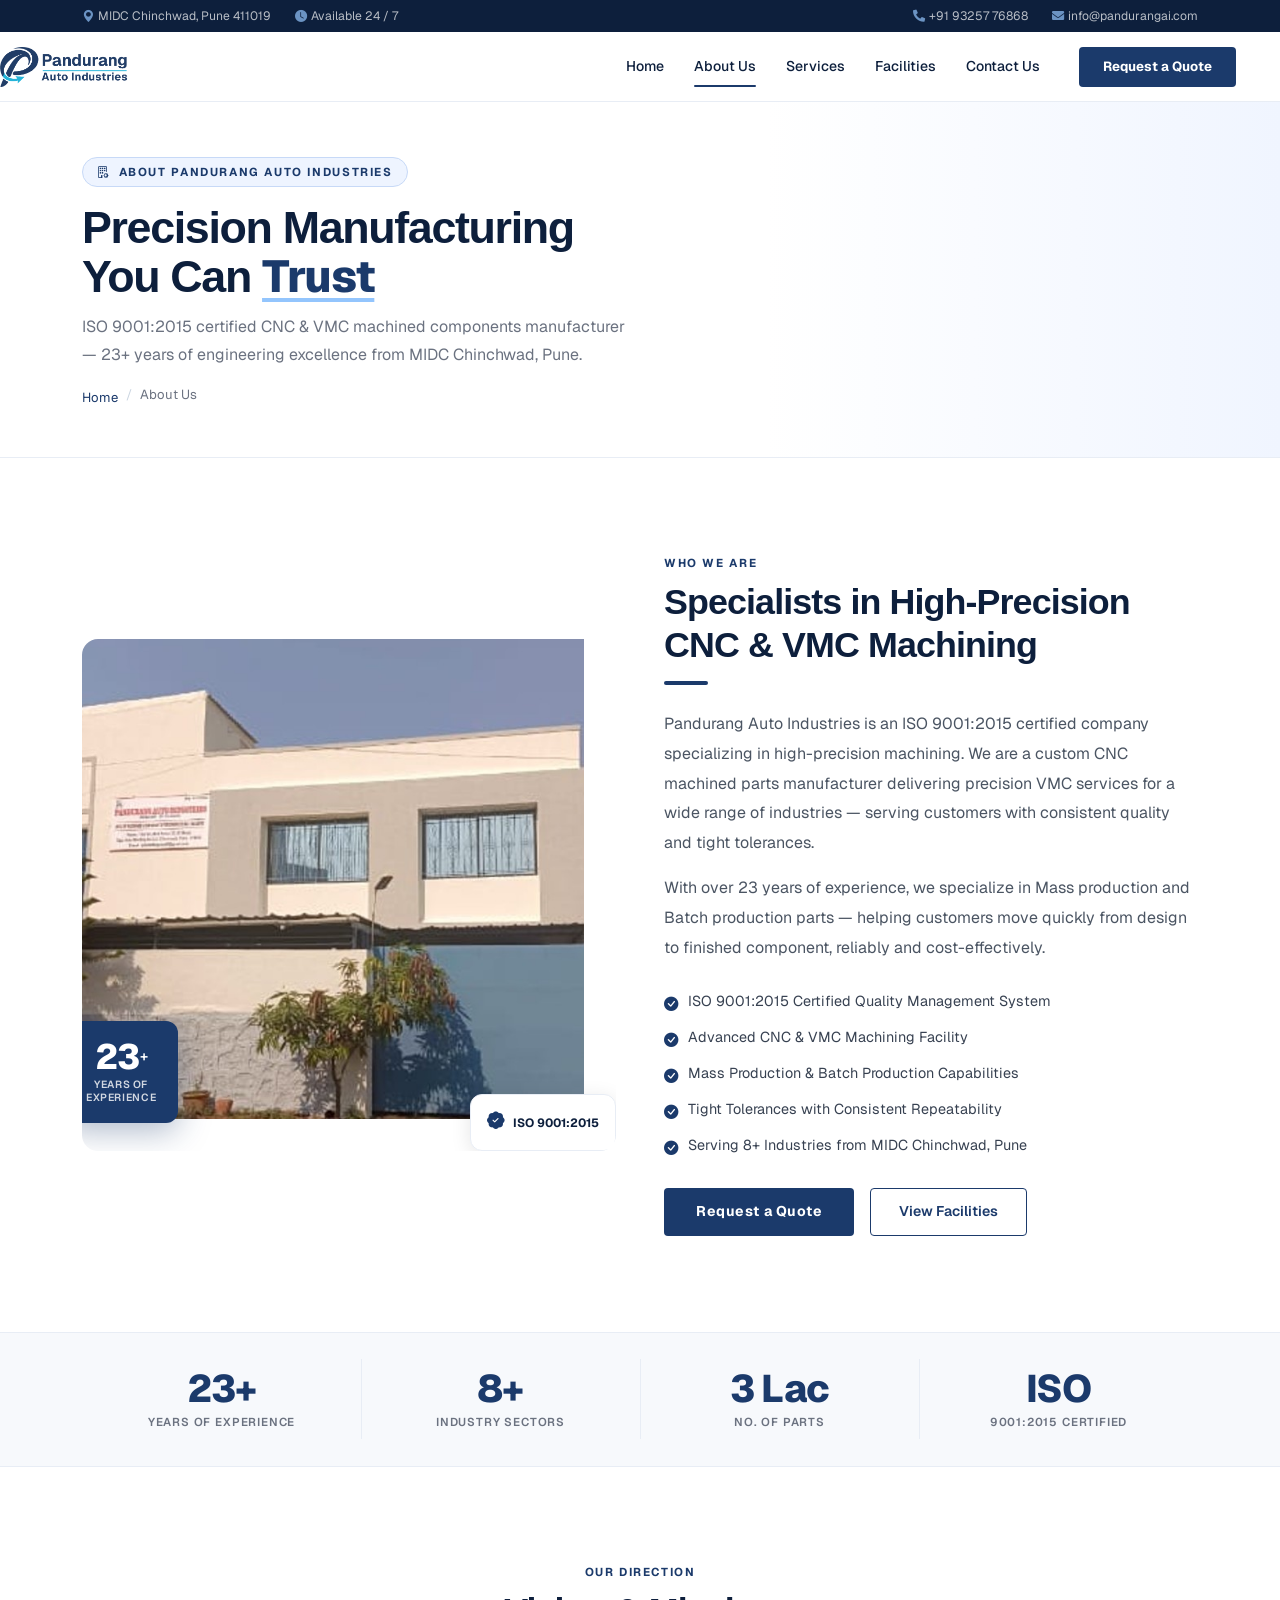
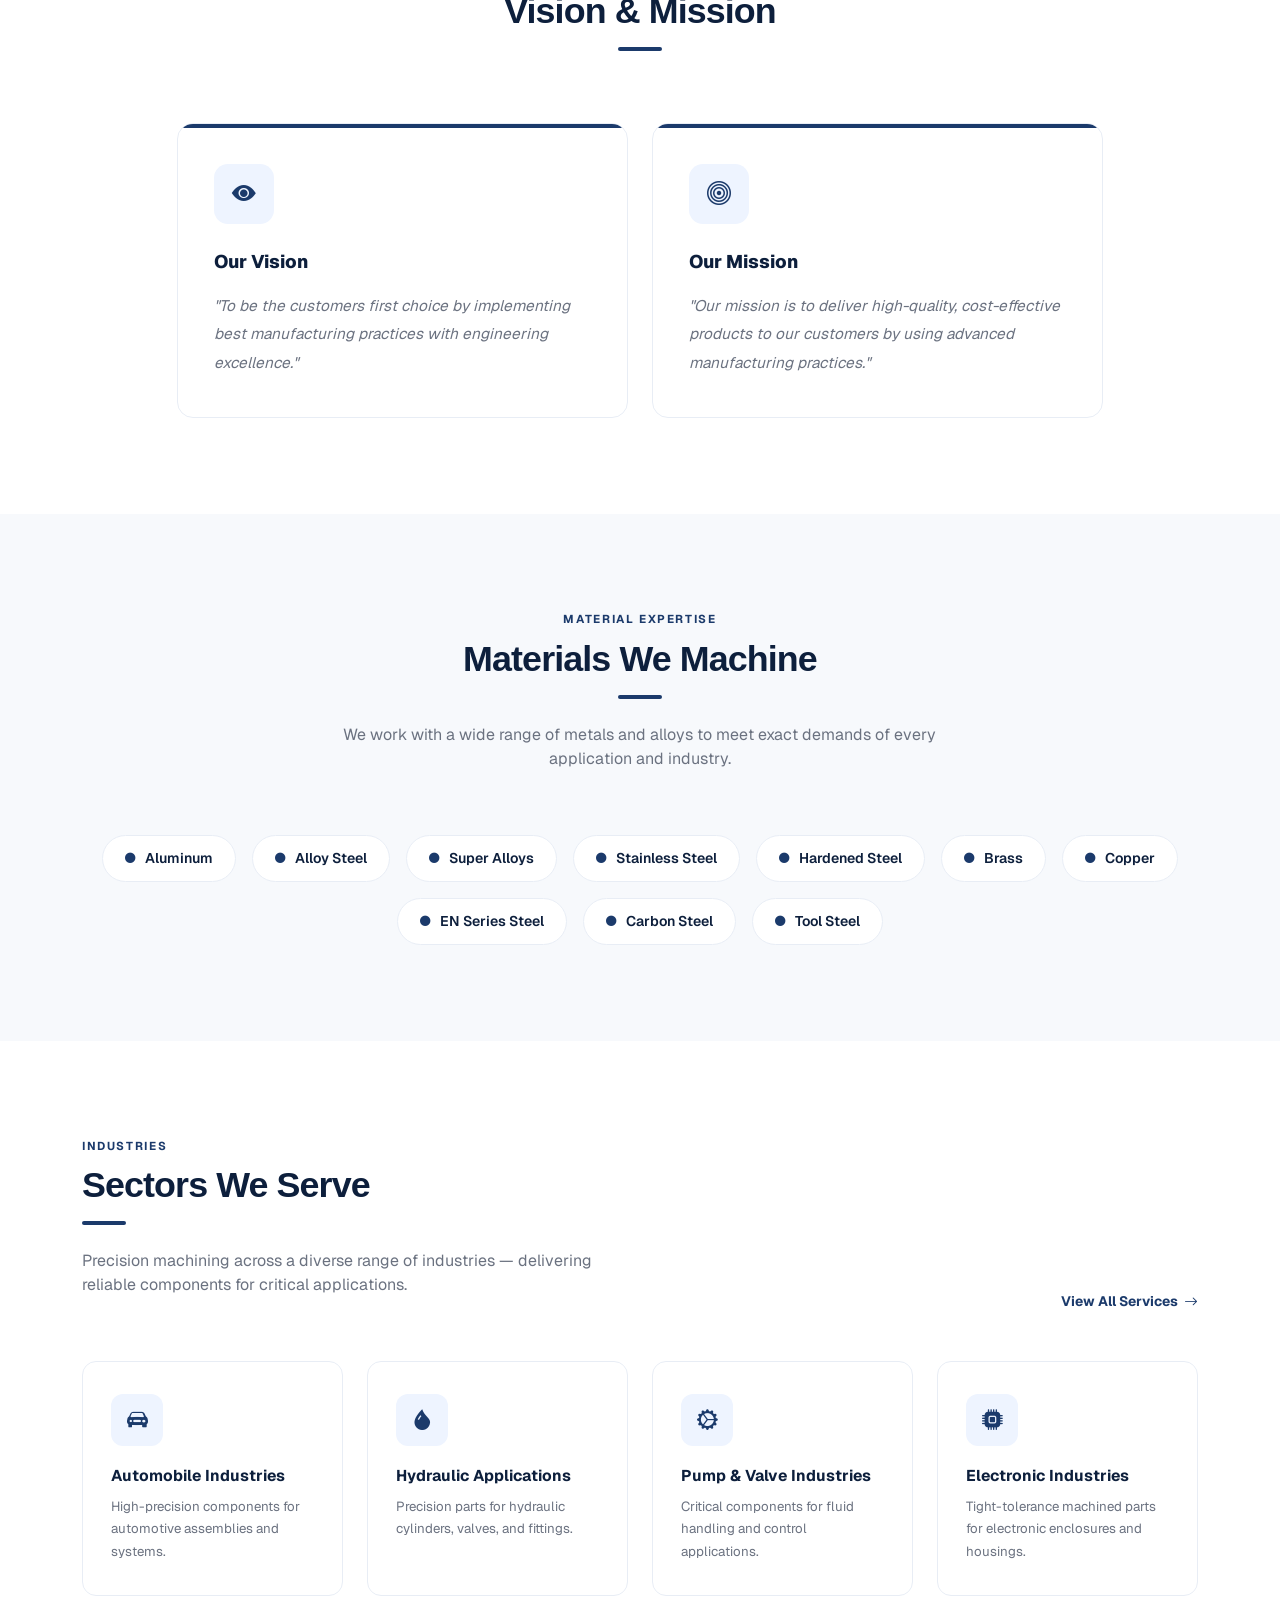
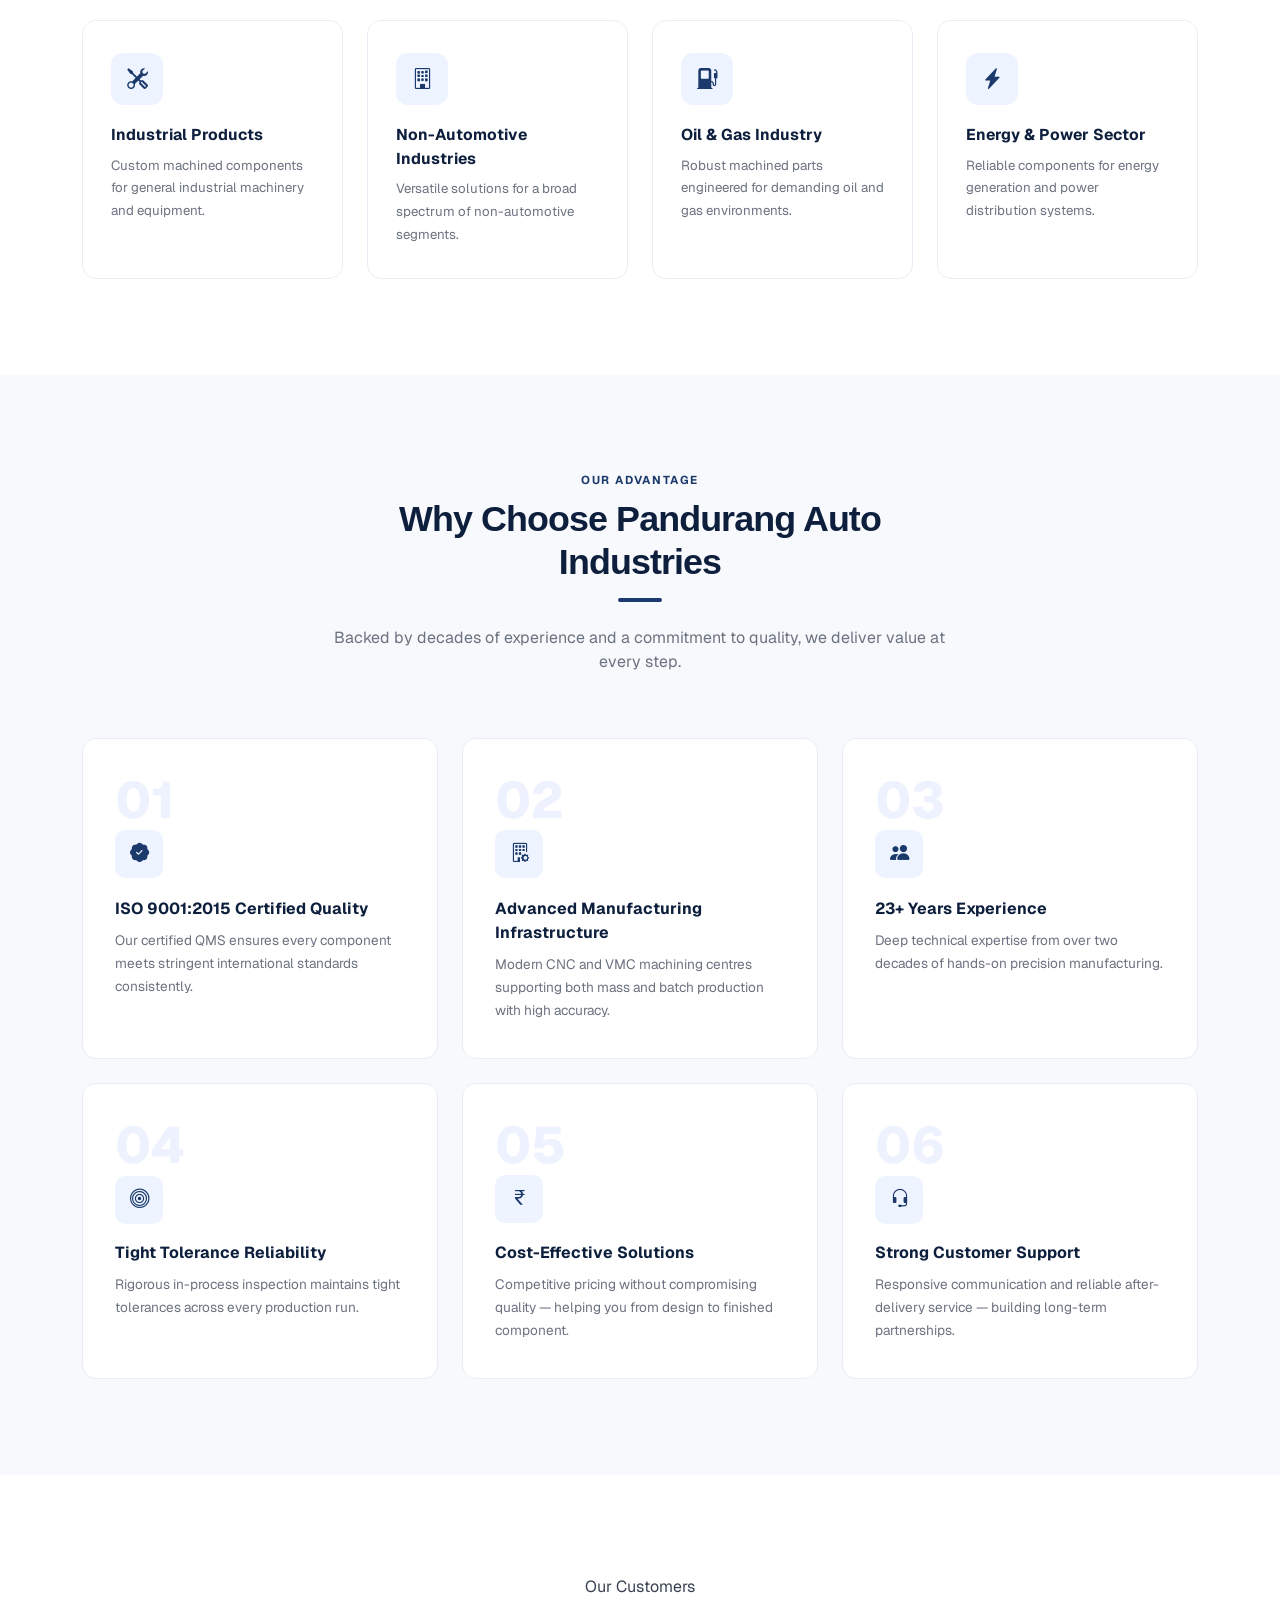
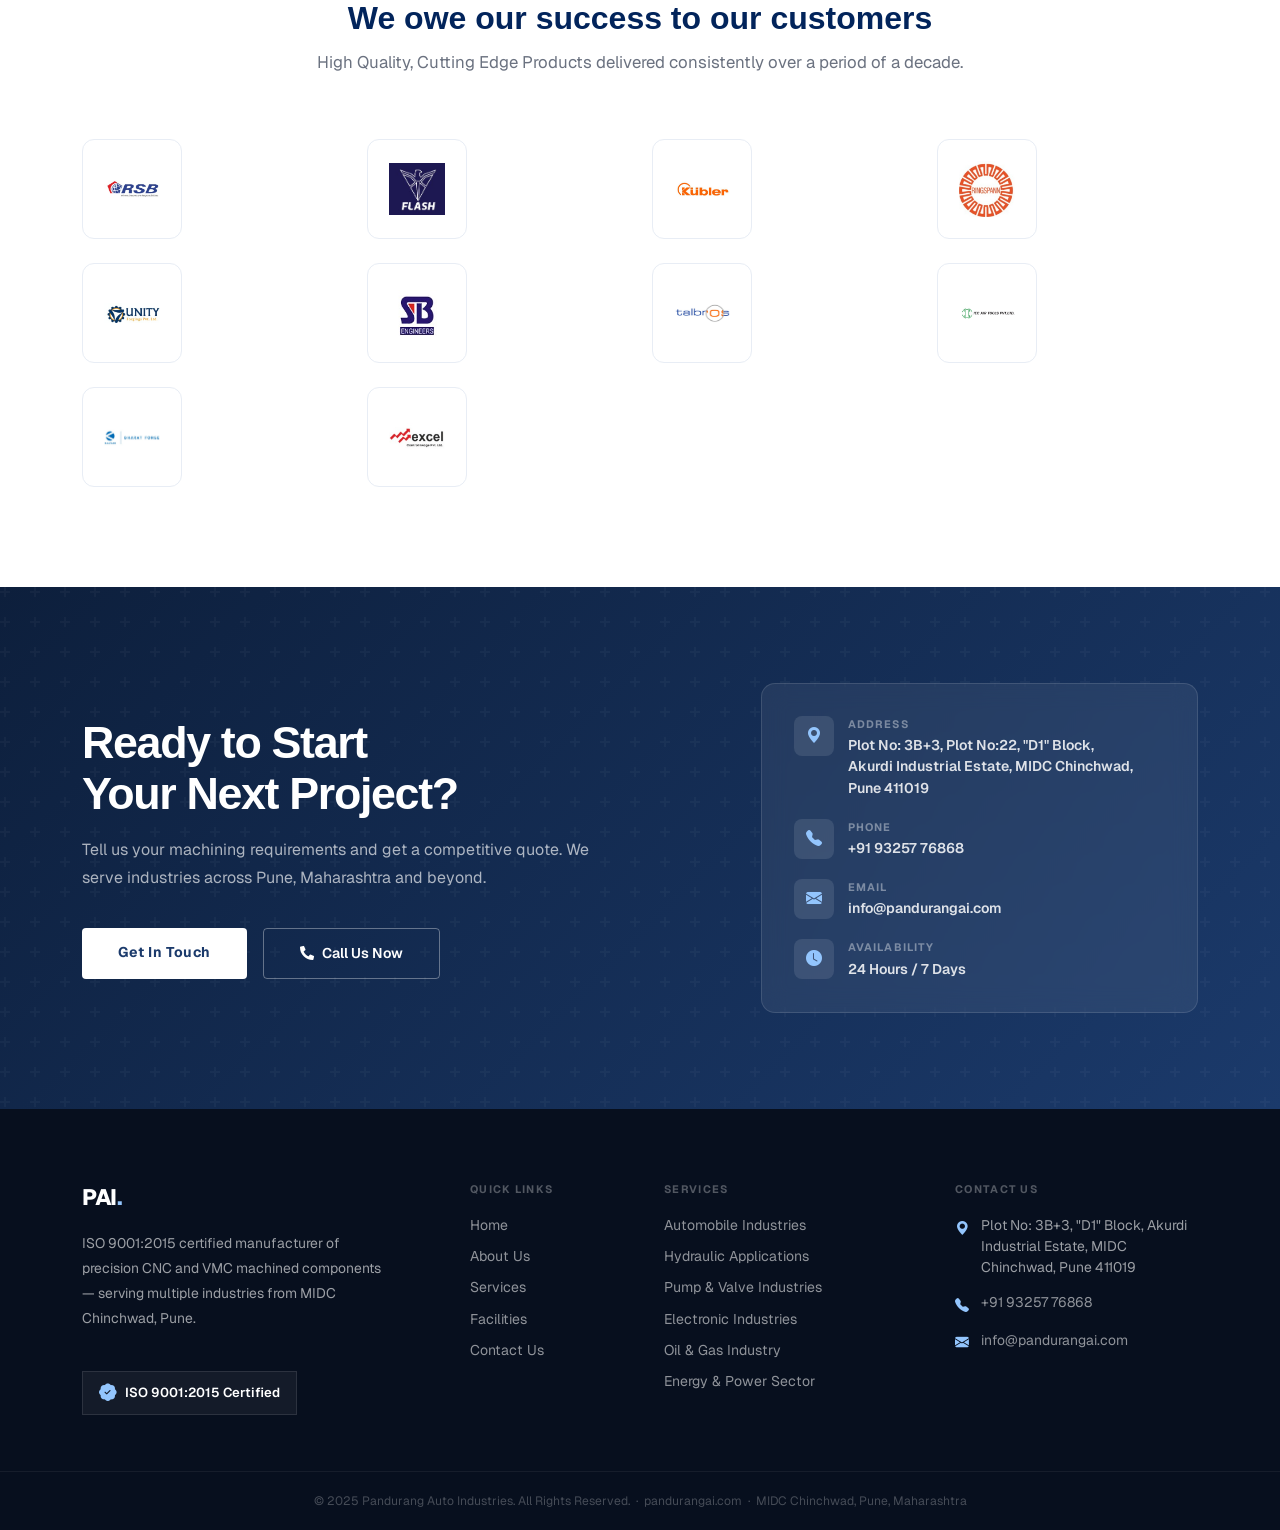
==== commit c7a33eb0: "Optimize customer logo card sizing and consistency - Reduce logo card height from 140px to 100px wit" ====
--- a/about.html
+++ b/about.html
@@ -324,30 +324,32 @@
 .customers-section { padding: 100px 0; background: #fff; }
 .section-subtitle { font-size: 1.05rem; color: #6B7280; margin-top: 12px; }
 .customer-logo-card {
-    padding: 24px;
+    padding: 16px;
     border-radius: 12px;
     border: 1px solid #E8EDF5;
     background: #fff;
     display: flex;
     align-items: center;
     justify-content: center;
-    min-height: 140px;
+    height: 100px;
+    aspect-ratio: 1;
     transition: transform .3s, box-shadow .3s, border-color .3s;
 }
 .customer-logo-card:hover {
-    transform: translateY(-8px);
-    box-shadow: 0 16px 50px rgba(27,58,107,.12);
+    transform: translateY(-6px);
+    box-shadow: 0 12px 32px rgba(27,58,107,.1);
     border-color: #1B3A6B;
 }
 .customer-logo-card img {
-    max-width: 100%;
+    max-width: 85%;
+    max-height: 85%;
+    width: auto;
     height: auto;
-    max-height: 100%;
     object-fit: contain;
     transition: transform .3s;
 }
 .customer-logo-card:hover img {
-    transform: scale(1.08);
+    transform: scale(1.12);
 }
 
 @media (max-width: 991px) {
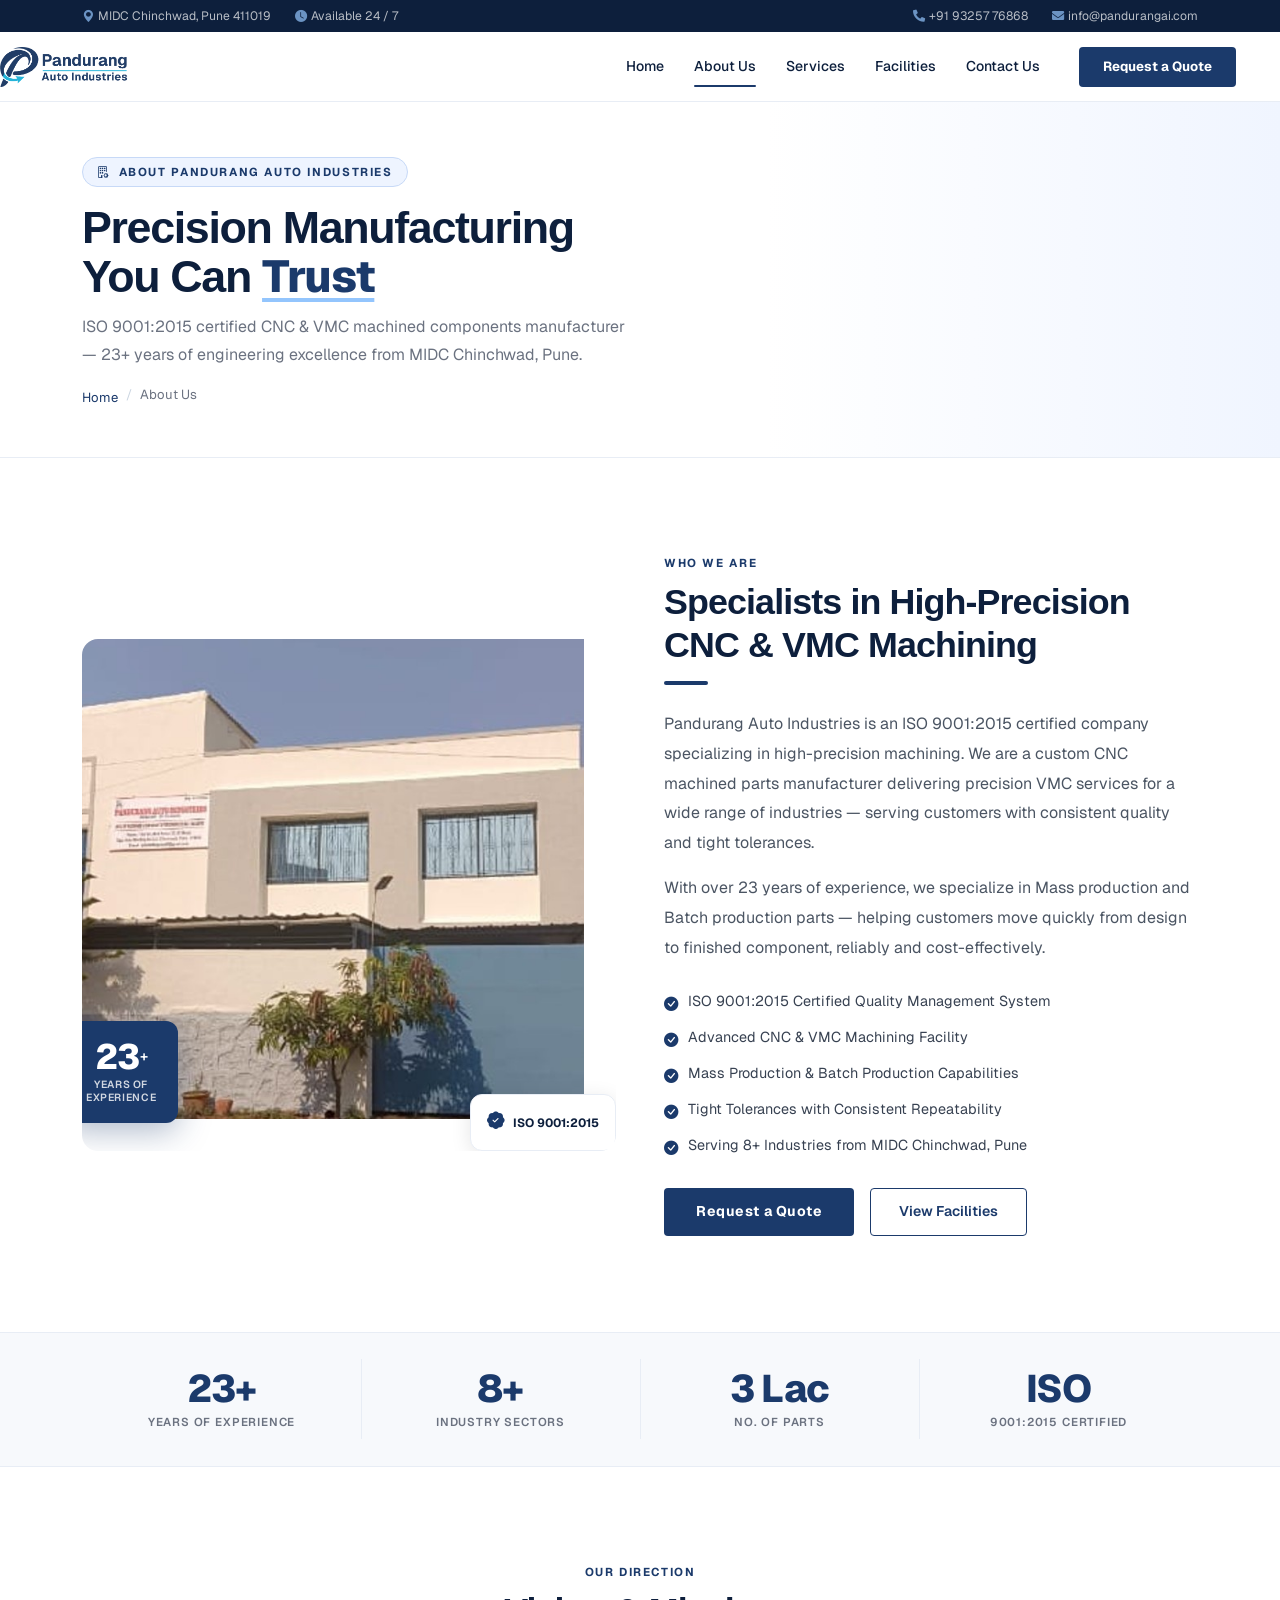
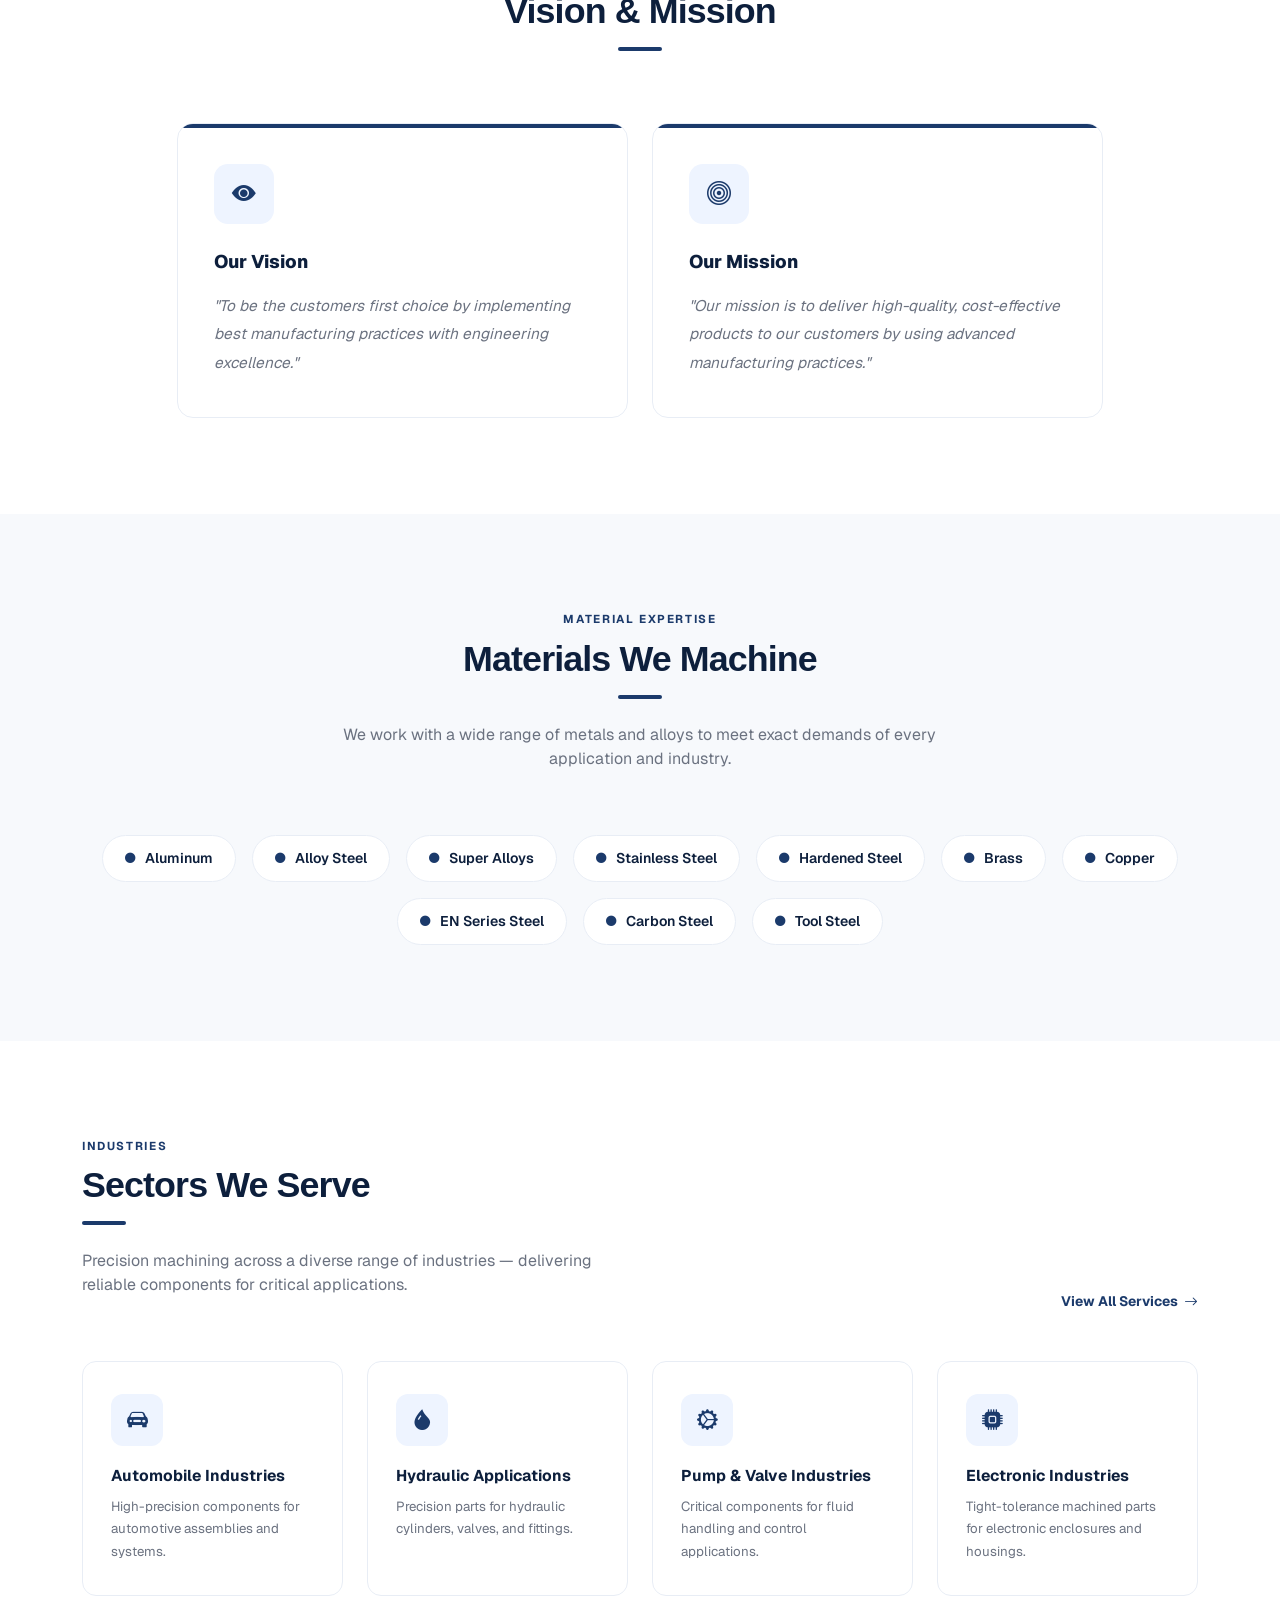
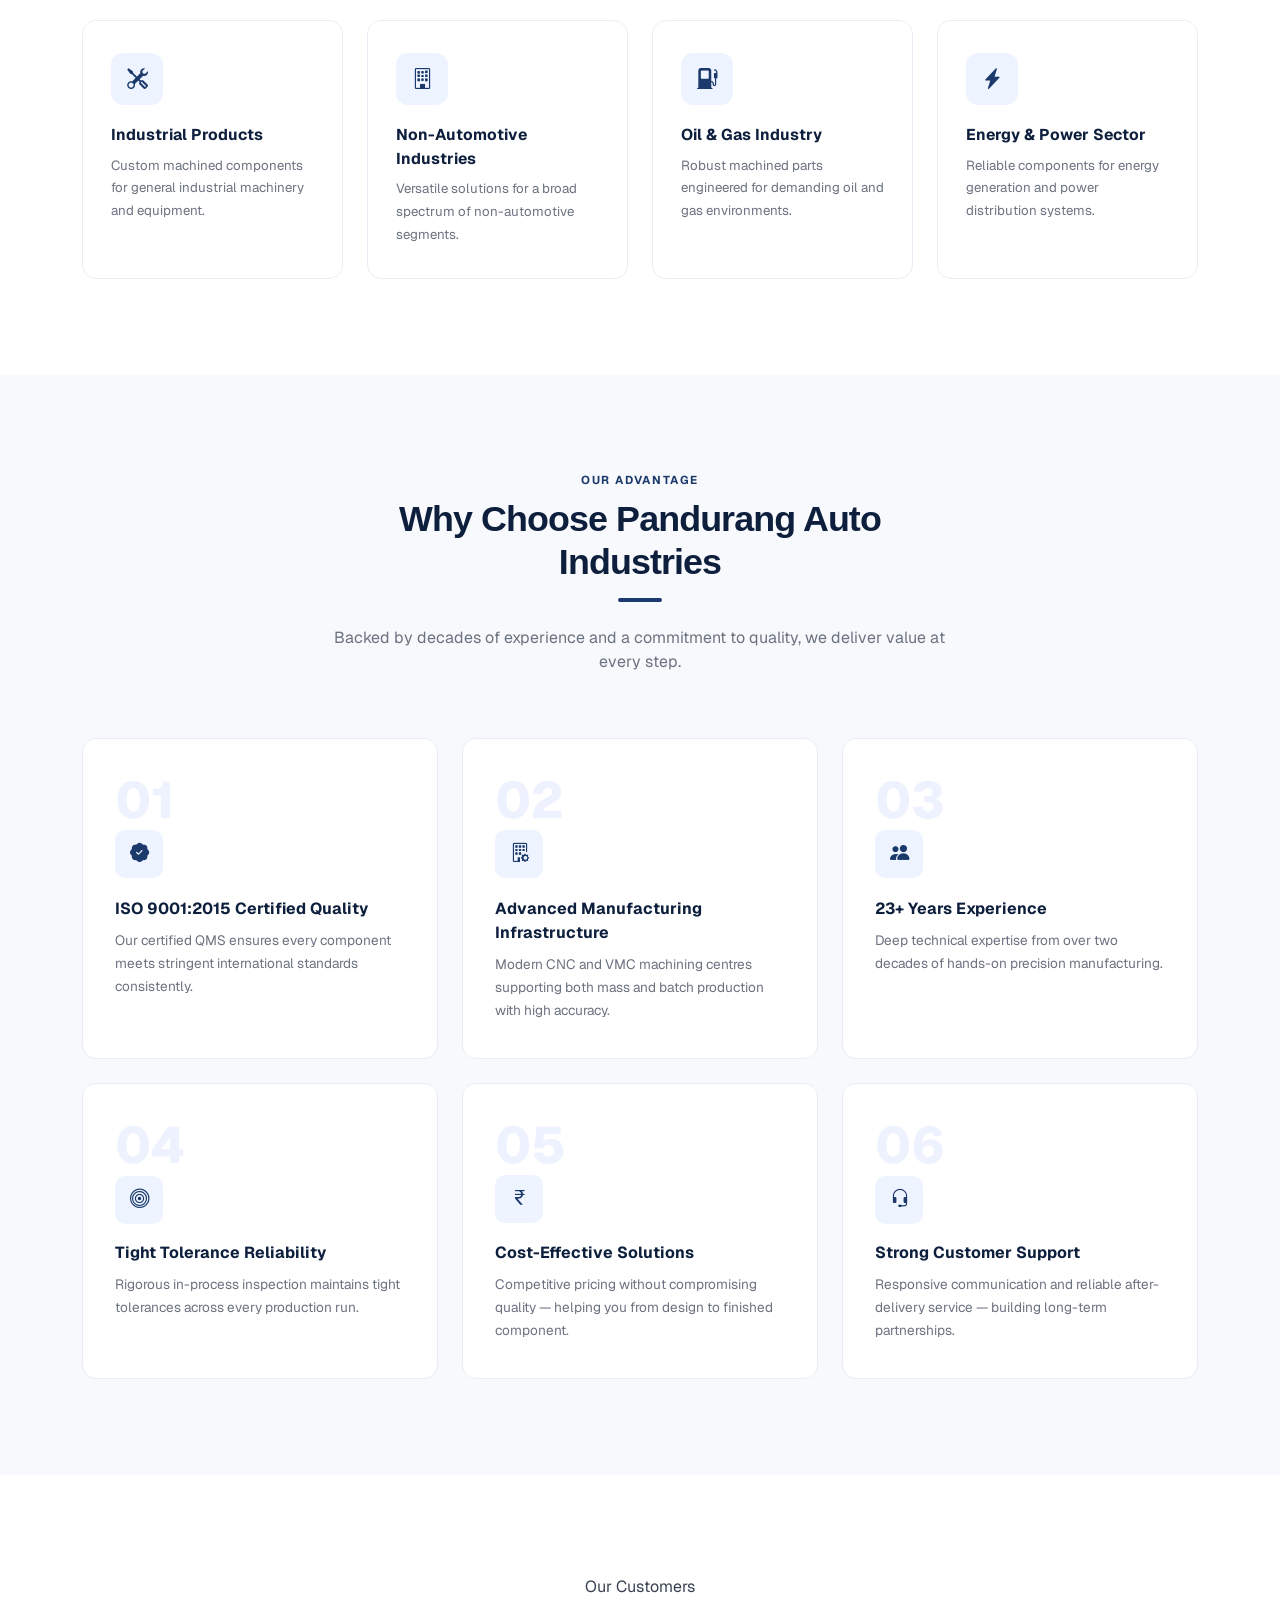
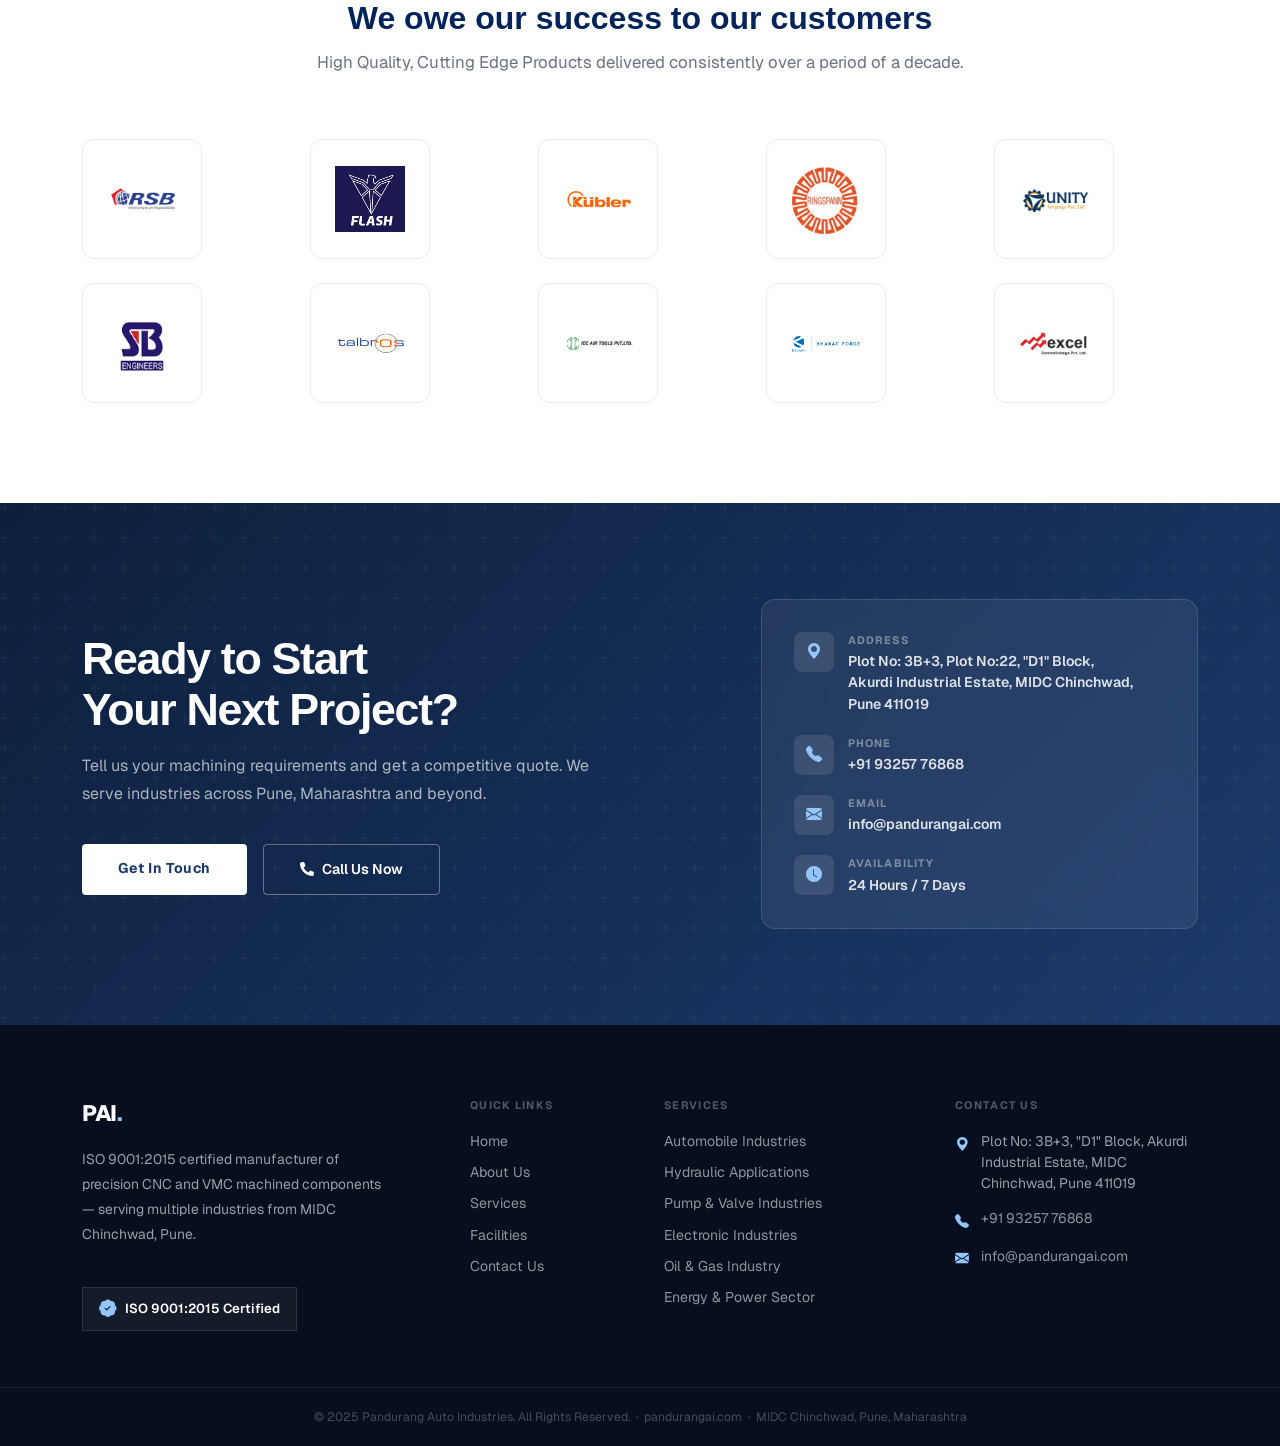
==== commit 82b43540: "Update customer logo grid to 5x2 layout and increase size - Change grid from 4 columns (col-lg-3) to" ====
--- a/about.html
+++ b/about.html
@@ -323,15 +323,19 @@
 /* ── Customers Section ── */
 .customers-section { padding: 100px 0; background: #fff; }
 .section-subtitle { font-size: 1.05rem; color: #6B7280; margin-top: 12px; }
+.customer-col {
+    flex: 0 0 20%;
+    max-width: 20%;
+}
 .customer-logo-card {
-    padding: 16px;
+    padding: 18px;
     border-radius: 12px;
     border: 1px solid #E8EDF5;
     background: #fff;
     display: flex;
     align-items: center;
     justify-content: center;
-    height: 100px;
+    height: 120px;
     aspect-ratio: 1;
     transition: transform .3s, box-shadow .3s, border-color .3s;
 }
@@ -355,6 +359,7 @@
 @media (max-width: 991px) {
     .img-badge.exp, .img-badge.iso { display: none; }
     .overview-section, .vm-section, .materials-section, .sectors-section, .whyus-section { padding: 64px 0; }
+    .customer-col { flex: 0 0 25%; max-width: 25%; }
 }
 @media (max-width: 767px) {
     .stat-item + .stat-item::before { display: none; }
@@ -650,52 +655,52 @@
             </div>
         </div>
         <div class="row g-4">
-            <div class="col-6 col-md-4 col-lg-3">
+            <div class="col-6 col-md-4 customer-col">
                 <div class="customer-logo-card">
                     <img src="img/clients/1.jpeg" alt="Customer Logo 1">
                 </div>
             </div>
-            <div class="col-6 col-md-4 col-lg-3">
+            <div class="col-6 col-md-4 customer-col">
                 <div class="customer-logo-card">
                     <img src="img/clients/2.jpeg" alt="Customer Logo 2">
                 </div>
             </div>
-            <div class="col-6 col-md-4 col-lg-3">
+            <div class="col-6 col-md-4 customer-col">
                 <div class="customer-logo-card">
                     <img src="img/clients/3.jpeg" alt="Customer Logo 3">
                 </div>
             </div>
-            <div class="col-6 col-md-4 col-lg-3">
+            <div class="col-6 col-md-4 customer-col">
                 <div class="customer-logo-card">
                     <img src="img/clients/4.jpeg" alt="Customer Logo 4">
                 </div>
             </div>
-            <div class="col-6 col-md-4 col-lg-3">
+            <div class="col-6 col-md-4 customer-col">
                 <div class="customer-logo-card">
                     <img src="img/clients/5.jpeg" alt="Customer Logo 5">
                 </div>
             </div>
-            <div class="col-6 col-md-4 col-lg-3">
+            <div class="col-6 col-md-4 customer-col">
                 <div class="customer-logo-card">
                     <img src="img/clients/6.jpeg" alt="Customer Logo 6">
                 </div>
             </div>
-            <div class="col-6 col-md-4 col-lg-3">
+            <div class="col-6 col-md-4 customer-col">
                 <div class="customer-logo-card">
                     <img src="img/clients/7.jpeg" alt="Customer Logo 7">
                 </div>
             </div>
-            <div class="col-6 col-md-4 col-lg-3">
+            <div class="col-6 col-md-4 customer-col">
                 <div class="customer-logo-card">
                     <img src="img/clients/8.jpeg" alt="Customer Logo 8">
                 </div>
             </div>
-            <div class="col-6 col-md-4 col-lg-3">
+            <div class="col-6 col-md-4 customer-col">
                 <div class="customer-logo-card">
                     <img src="img/clients/9.jpeg" alt="Customer Logo 9">
                 </div>
             </div>
-            <div class="col-6 col-md-4 col-lg-3">
+            <div class="col-6 col-md-4 customer-col">
                 <div class="customer-logo-card">
                     <img src="img/clients/10.jpeg" alt="Customer Logo 10">
                 </div>
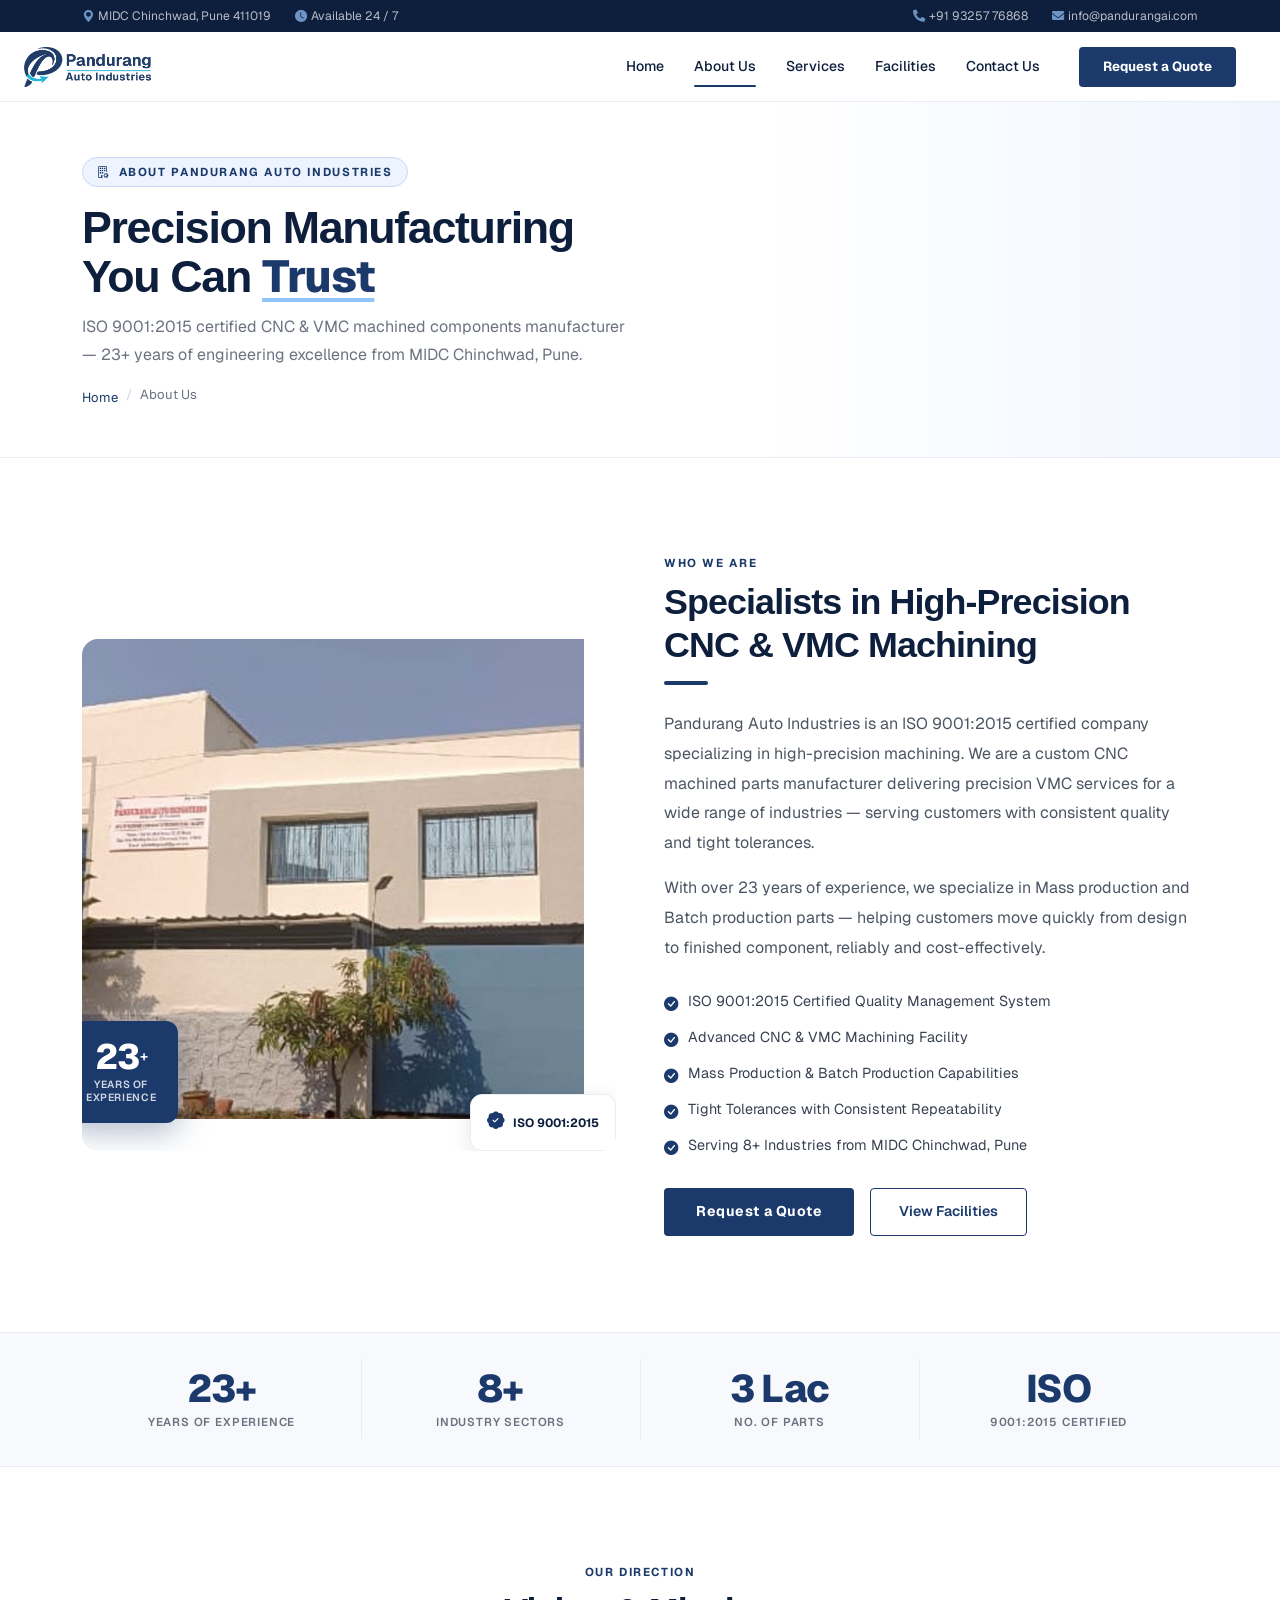
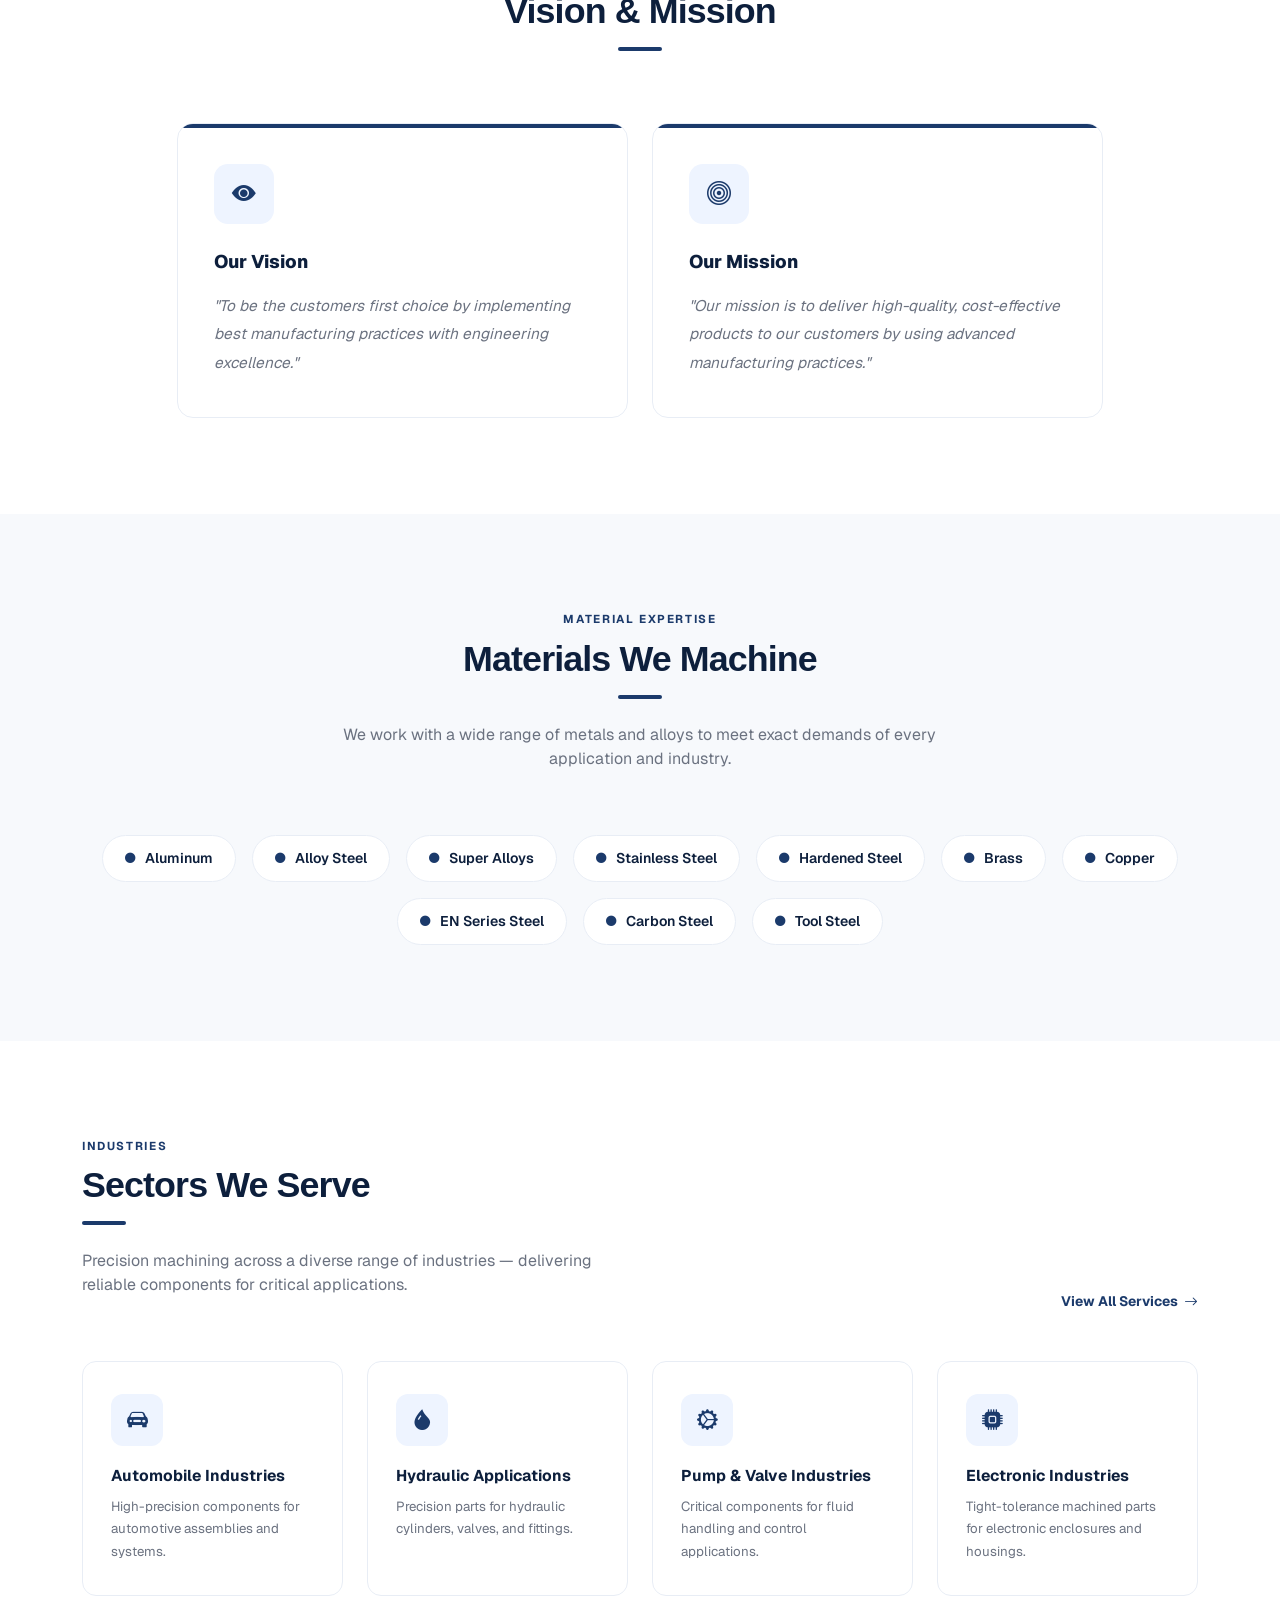
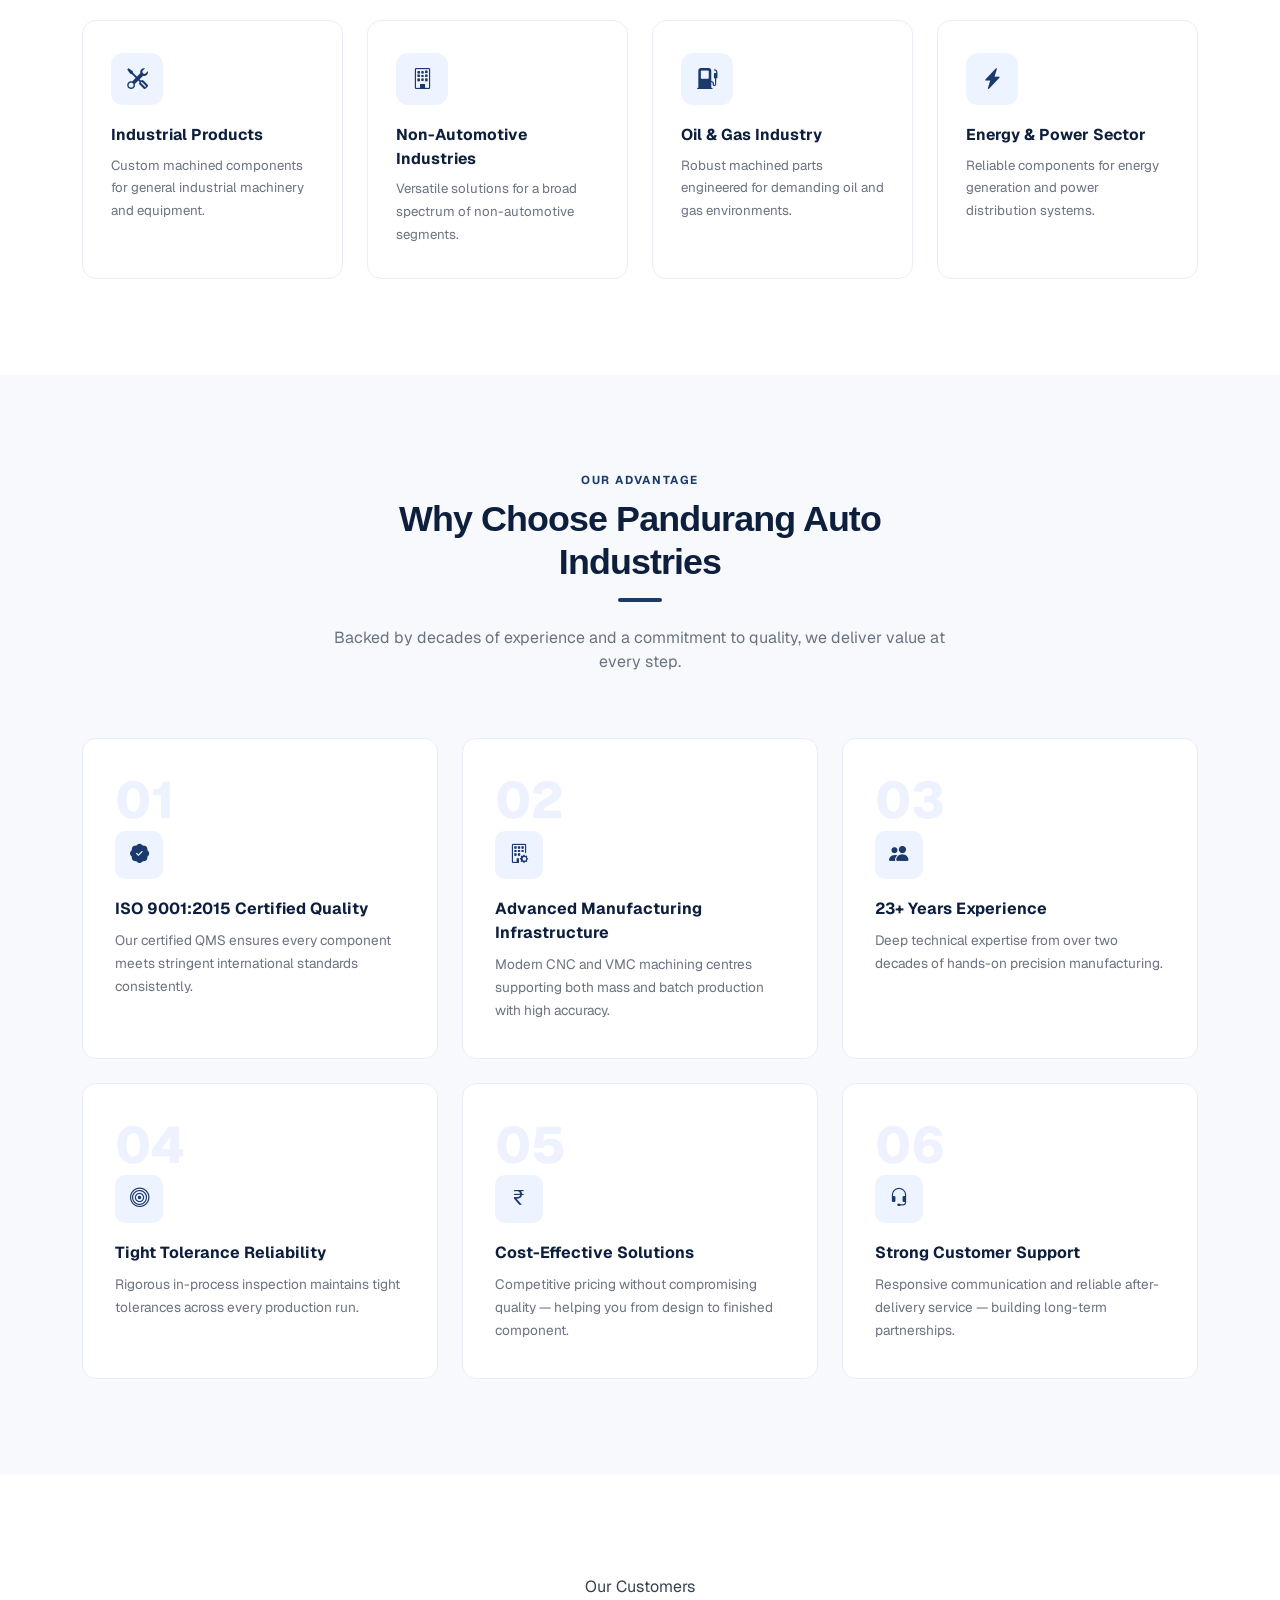
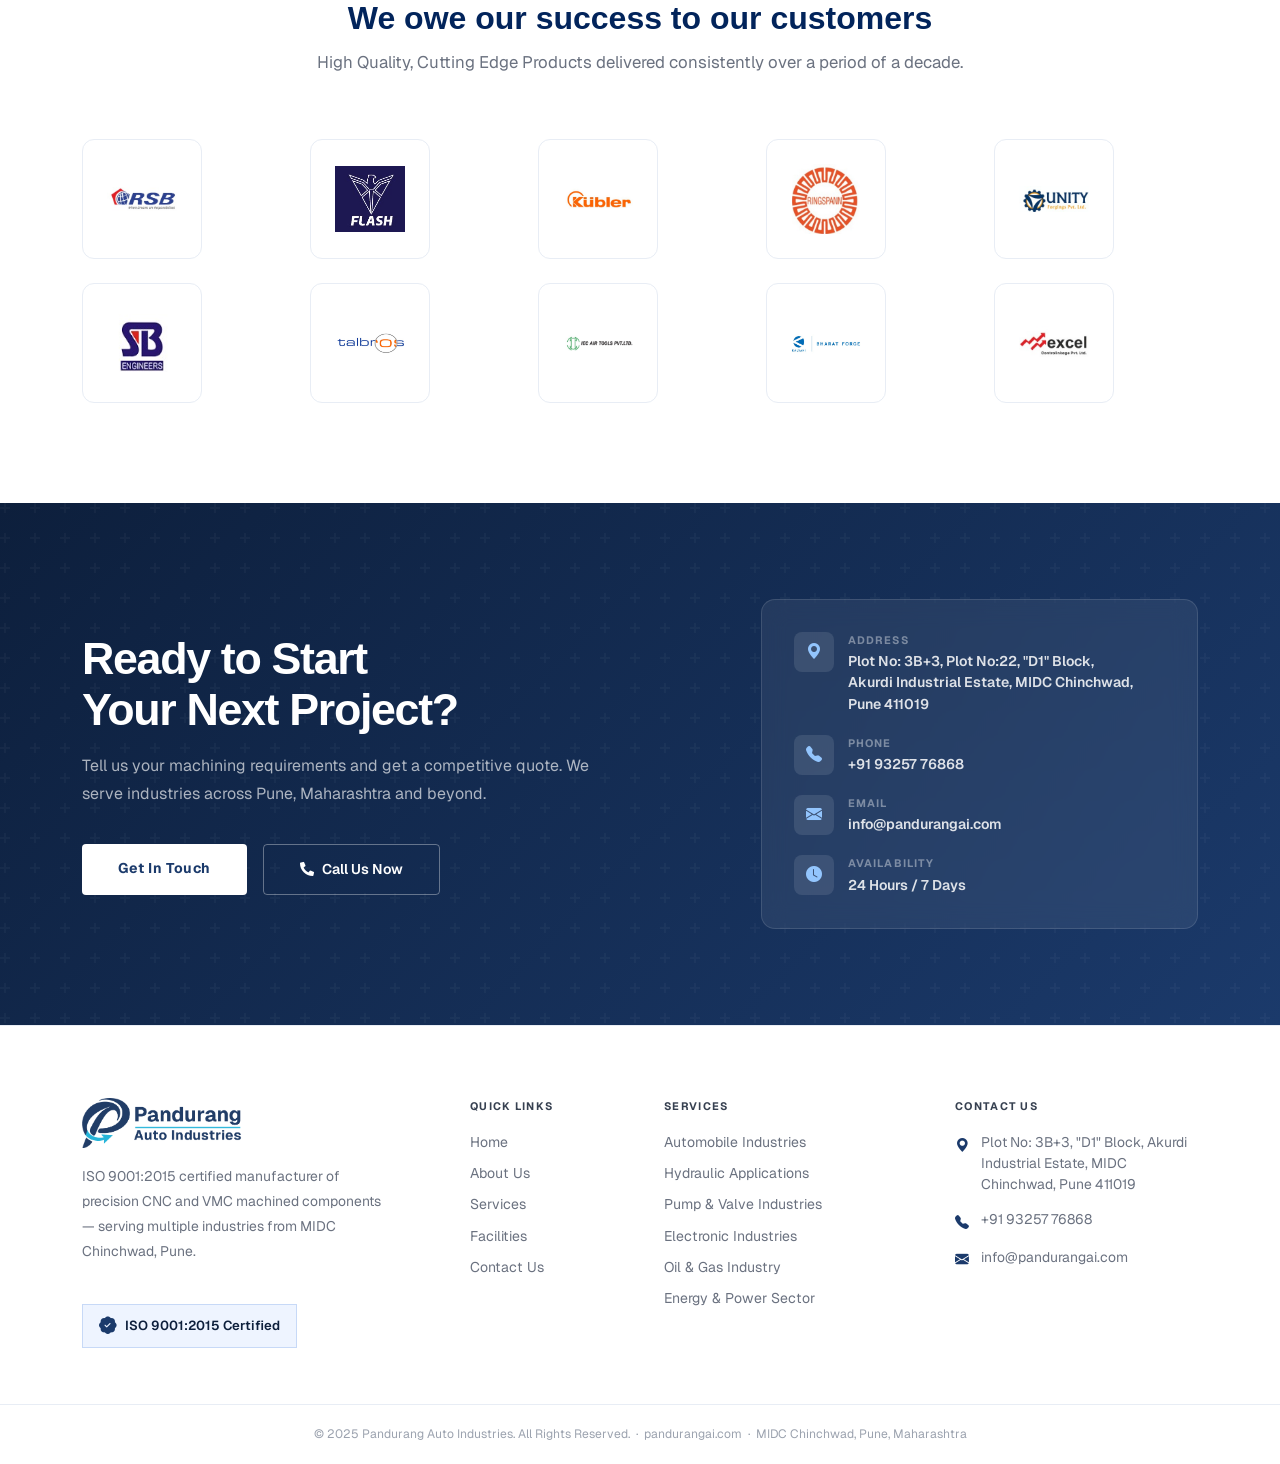
==== commit 6284fb9b: "Standardize navbar and footer design across all pages Navbar Improvements: - Add left padding (ps-lg" ====
--- a/about.html
+++ b/about.html
@@ -302,18 +302,21 @@
 .cta-info-value a:hover { color: #fff; }
 
 /* ── Footer ── */
-.site-footer { background: #070f1e; padding: 72px 0 0; color: rgba(255,255,255,.6); font-size: .87rem; }
-.footer-brand-text { font-weight: 800; font-size: 1.4rem; color: #fff; letter-spacing: -0.02em; margin-bottom: 16px; display: block; }
-.footer-brand-text span { color: var(--accent); }
-.footer-heading { font-size: .68rem; font-weight: 700; letter-spacing: .12em; text-transform: uppercase; color: rgba(255,255,255,.3); margin-bottom: 18px; }
+.site-footer { background: #fff; padding: 72px 0 0; color: #6B7280; font-size: .87rem; border-top: 1px solid #E8EDF5; }
+.footer-brand-text { font-weight: 800; font-size: 1.4rem; color: #0d1f3c; letter-spacing: -0.02em; margin-bottom: 16px; display: block; }
+.footer-brand-text span { color: #1B3A6B; }
+.footer-heading { font-size: .68rem; font-weight: 700; letter-spacing: .12em; text-transform: uppercase; color: #374151; margin-bottom: 18px; }
 .footer-links { list-style: none; padding: 0; margin: 0; }
 .footer-links li { margin-bottom: 10px; }
-.footer-links a { color: rgba(255,255,255,.55); text-decoration: none; transition: color .2s, padding-left .2s; font-size: .88rem; }
-.footer-links a:hover { color: #fff; padding-left: 4px; }
+.footer-links a { color: #6B7280; text-decoration: none; transition: color .2s, padding-left .2s; font-size: .88rem; }
+.footer-links a:hover { color: #1B3A6B; padding-left: 4px; }
 .footer-contact-row { display: flex; align-items: flex-start; gap: 12px; margin-bottom: 14px; }
-.footer-contact-row i { color: var(--accent); margin-top: 3px; flex-shrink: 0; }
-.footer-bottom { border-top: 1px solid rgba(255,255,255,.06); margin-top: 56px; padding: 20px 0; font-size: .76rem; color: rgba(255,255,255,.25); text-align: center; }
-.footer-bottom a { color: rgba(255,255,255,.25); text-decoration: none; }
+.footer-contact-row i { color: #1B3A6B; margin-top: 3px; flex-shrink: 0; }
+.footer-contact-row a { color: #6B7280; text-decoration: none; transition: color .2s; }
+.footer-contact-row a:hover { color: #1B3A6B; }
+.footer-bottom { border-top: 1px solid #E8EDF5; margin-top: 56px; padding: 20px 0; font-size: .76rem; color: #9CA3AF; text-align: center; }
+.footer-bottom a { color: #9CA3AF; text-decoration: none; transition: color .2s; }
+.footer-bottom a:hover { color: #1B3A6B; }
 
 /* ── Back to Top ── */
 .back-to-top { position: fixed; bottom: 28px; right: 28px; width: 44px; height: 44px; background: var(--primary); color: #fff; border: none; border-radius: 50%; display: none; align-items: center; justify-content: center; font-size: 1rem; box-shadow: 0 4px 16px rgba(27,58,107,.4); z-index: 999; transition: background .2s, transform .2s; text-decoration: none; }
@@ -385,8 +388,8 @@
 </div>
 
 <!-- Navbar -->
-<nav class="site-nav navbar navbar-expand-lg py-0 pe-lg-4" id="siteNav">
-    <div class="container-fluid ps-0">
+<nav class="site-nav navbar navbar-expand-lg py-0 ps-lg-4 pe-lg-4" id="siteNav">
+    <div class="container-fluid ps-lg-0">
         <a href="index.html" class="navbar-brand me-0 d-flex align-items-center">
                 <img src="img/Logo.png" alt="Pandurang Auto Industries" class="navbar-logo" style="height: 40px; width: auto;">
         </a>
@@ -738,11 +741,11 @@
     <div class="container">
         <div class="row g-5">
             <div class="col-lg-4">
-                <span class="footer-brand-text">PAI<span>.</span></span>
-                <p style="line-height:1.8;max-width:300px;">ISO 9001:2015 certified manufacturer of precision CNC and VMC machined components — serving multiple industries from MIDC Chinchwad, Pune.</p>
-                <div class="mt-4 d-inline-flex align-items-center gap-2 px-3 py-2 rounded" style="background:rgba(255,255,255,.05);border:1px solid rgba(255,255,255,.1);">
-                    <i class="bi bi-patch-check-fill" style="color:#93C5FD;font-size:1.1rem;"></i>
-                    <span style="font-size:.82rem;font-weight:600;color:#fff;">ISO 9001:2015 Certified</span>
+                <img src="img/Logo.png" alt="Pandurang Auto Industries" style="height:50px;width:auto;margin-bottom:16px;display:block;">
+                <p style="line-height:1.8;max-width:300px;color:#6B7280;">ISO 9001:2015 certified manufacturer of precision CNC and VMC machined components — serving multiple industries from MIDC Chinchwad, Pune.</p>
+                <div class="mt-4 d-inline-flex align-items-center gap-2 px-3 py-2 rounded" style="background:#EEF4FF;border:1px solid #C7D9F7;">
+                    <i class="bi bi-patch-check-fill" style="color:#1B3A6B;font-size:1.1rem;"></i>
+                    <span style="font-size:.82rem;font-weight:600;color:#0d1f3c;">ISO 9001:2015 Certified</span>
                 </div>
             </div>
             <div class="col-sm-6 col-lg-2">
@@ -766,9 +769,9 @@
             </div>
             <div class="col-lg-3">
                 <div class="footer-heading">Contact Us</div>
-                <div class="footer-contact-row"><i class="bi bi-geo-alt-fill"></i><span>Plot No: 3B+3, "D1" Block, Akurdi Industrial Estate, MIDC Chinchwad, Pune 411019</span></div>
-                <div class="footer-contact-row"><i class="bi bi-telephone-fill"></i><div><a href="tel:+919325776868" style="color:rgba(255,255,255,.55);text-decoration:none;display:block;">+91 93257 76868</a></div></div>
-                <div class="footer-contact-row"><i class="bi bi-envelope-fill"></i><a href="mailto:info@pandurangai.com" style="color:rgba(255,255,255,.55);text-decoration:none;">info@pandurangai.com</a></div>
+                <div class="footer-contact-row"><i class="bi bi-geo-alt-fill"></i><span style="color:#6B7280;">Plot No: 3B+3, "D1" Block, Akurdi Industrial Estate, MIDC Chinchwad, Pune 411019</span></div>
+                <div class="footer-contact-row"><i class="bi bi-telephone-fill"></i><a href="tel:+919325776868">+91 93257 76868</a></div>
+                <div class="footer-contact-row"><i class="bi bi-envelope-fill"></i><a href="mailto:info@pandurangai.com">info@pandurangai.com</a></div>
             </div>
         </div>
     </div>
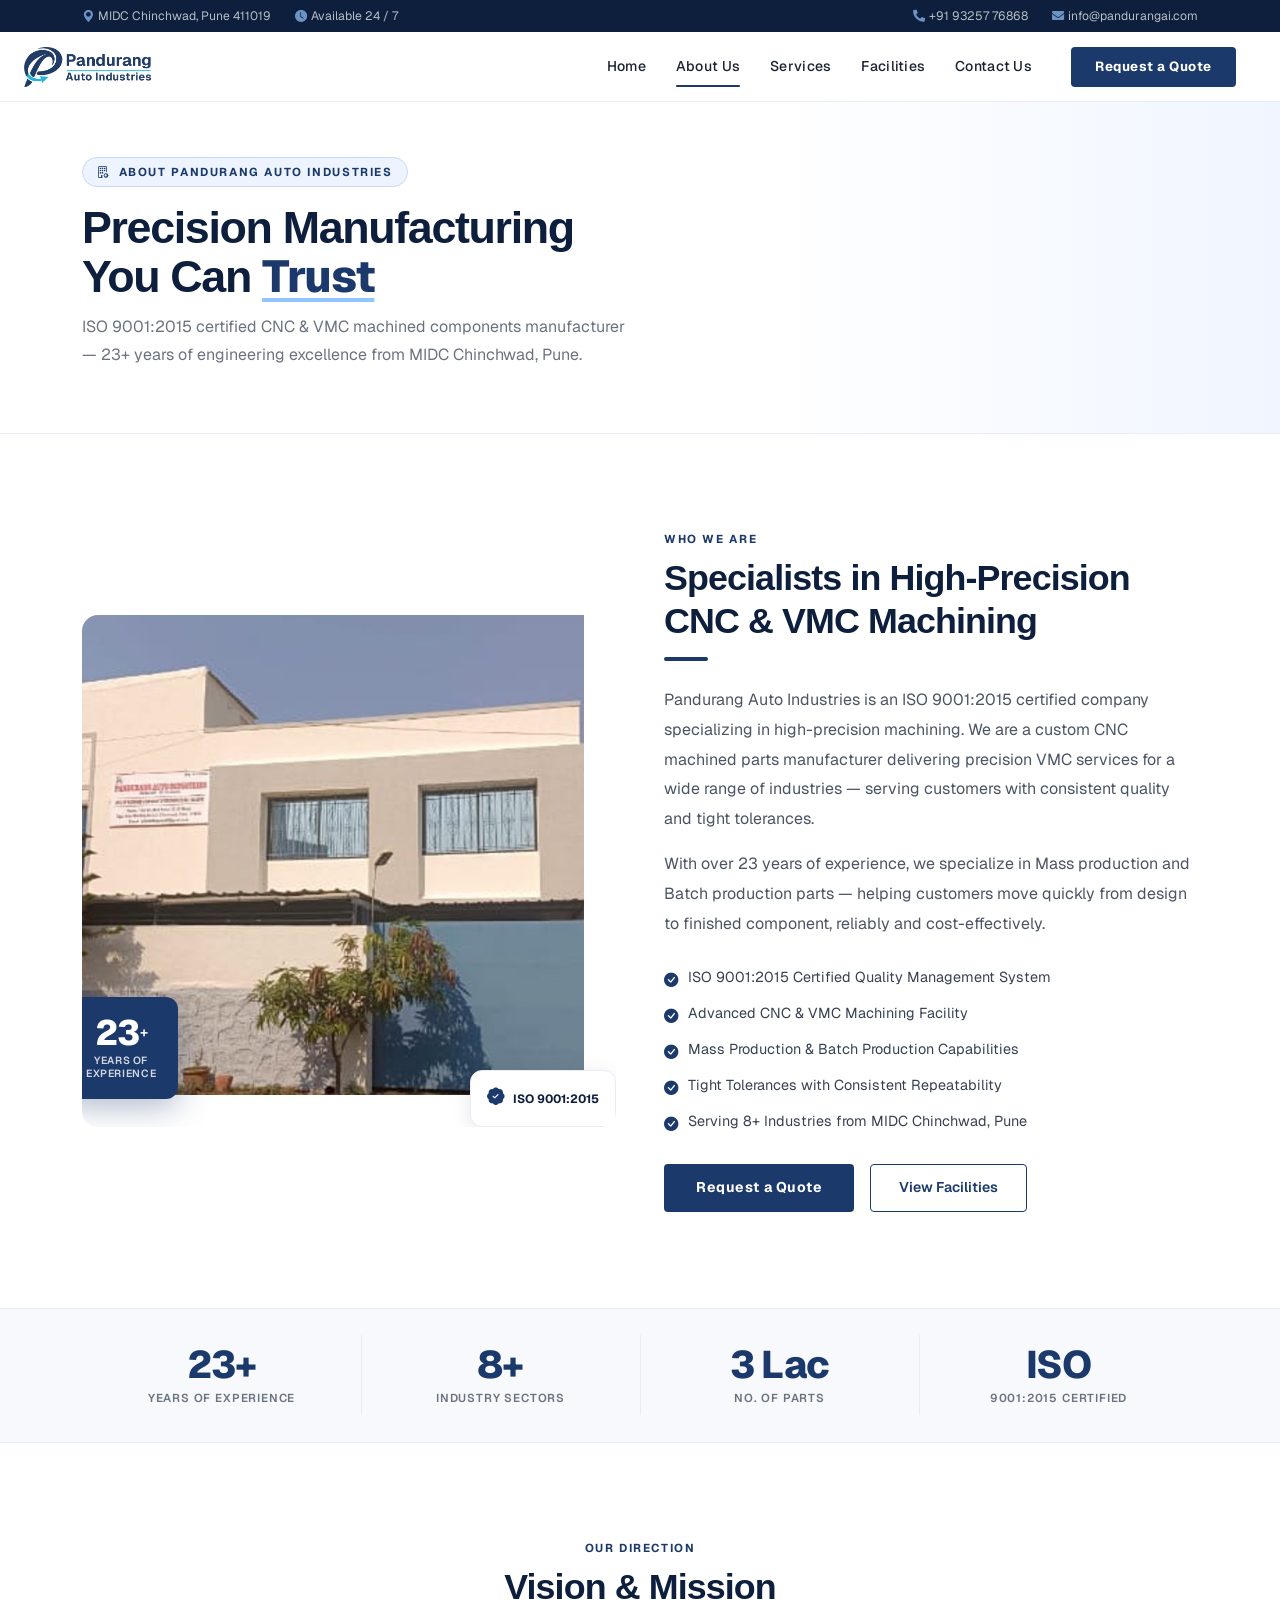
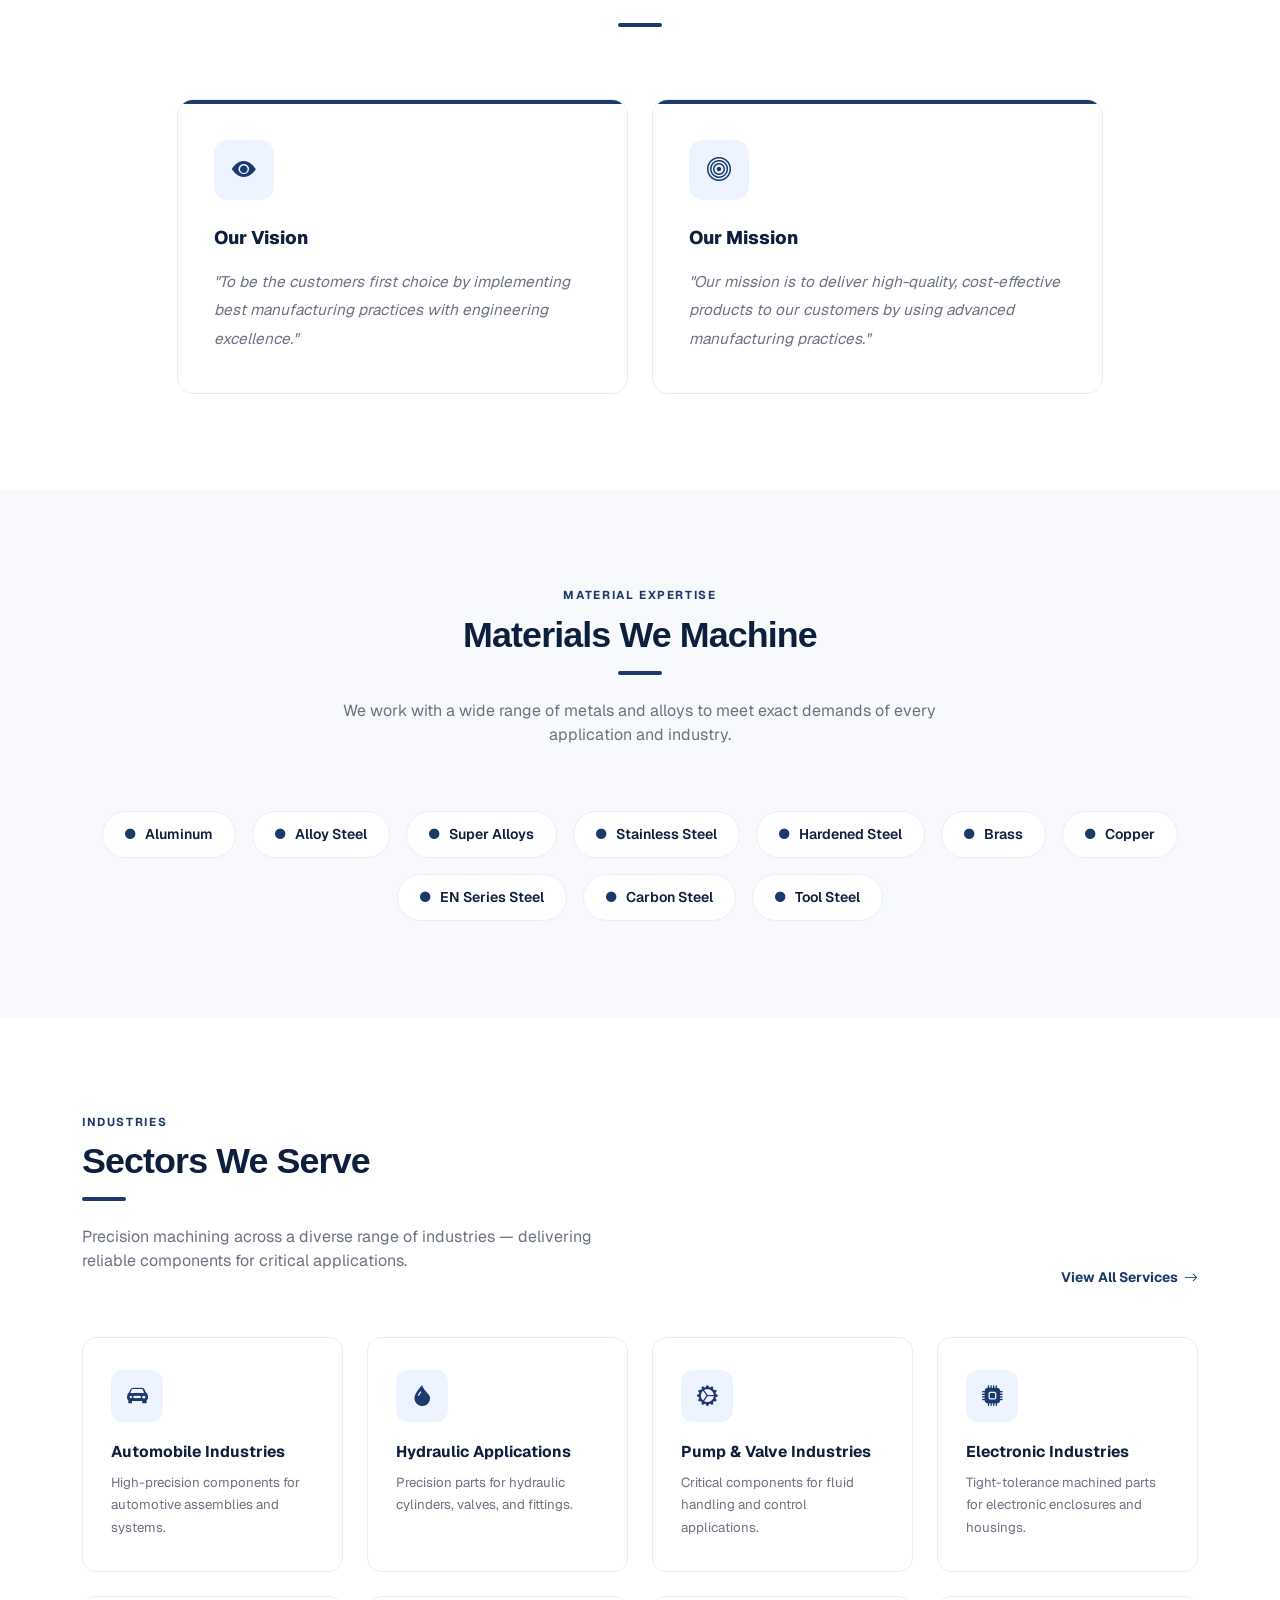
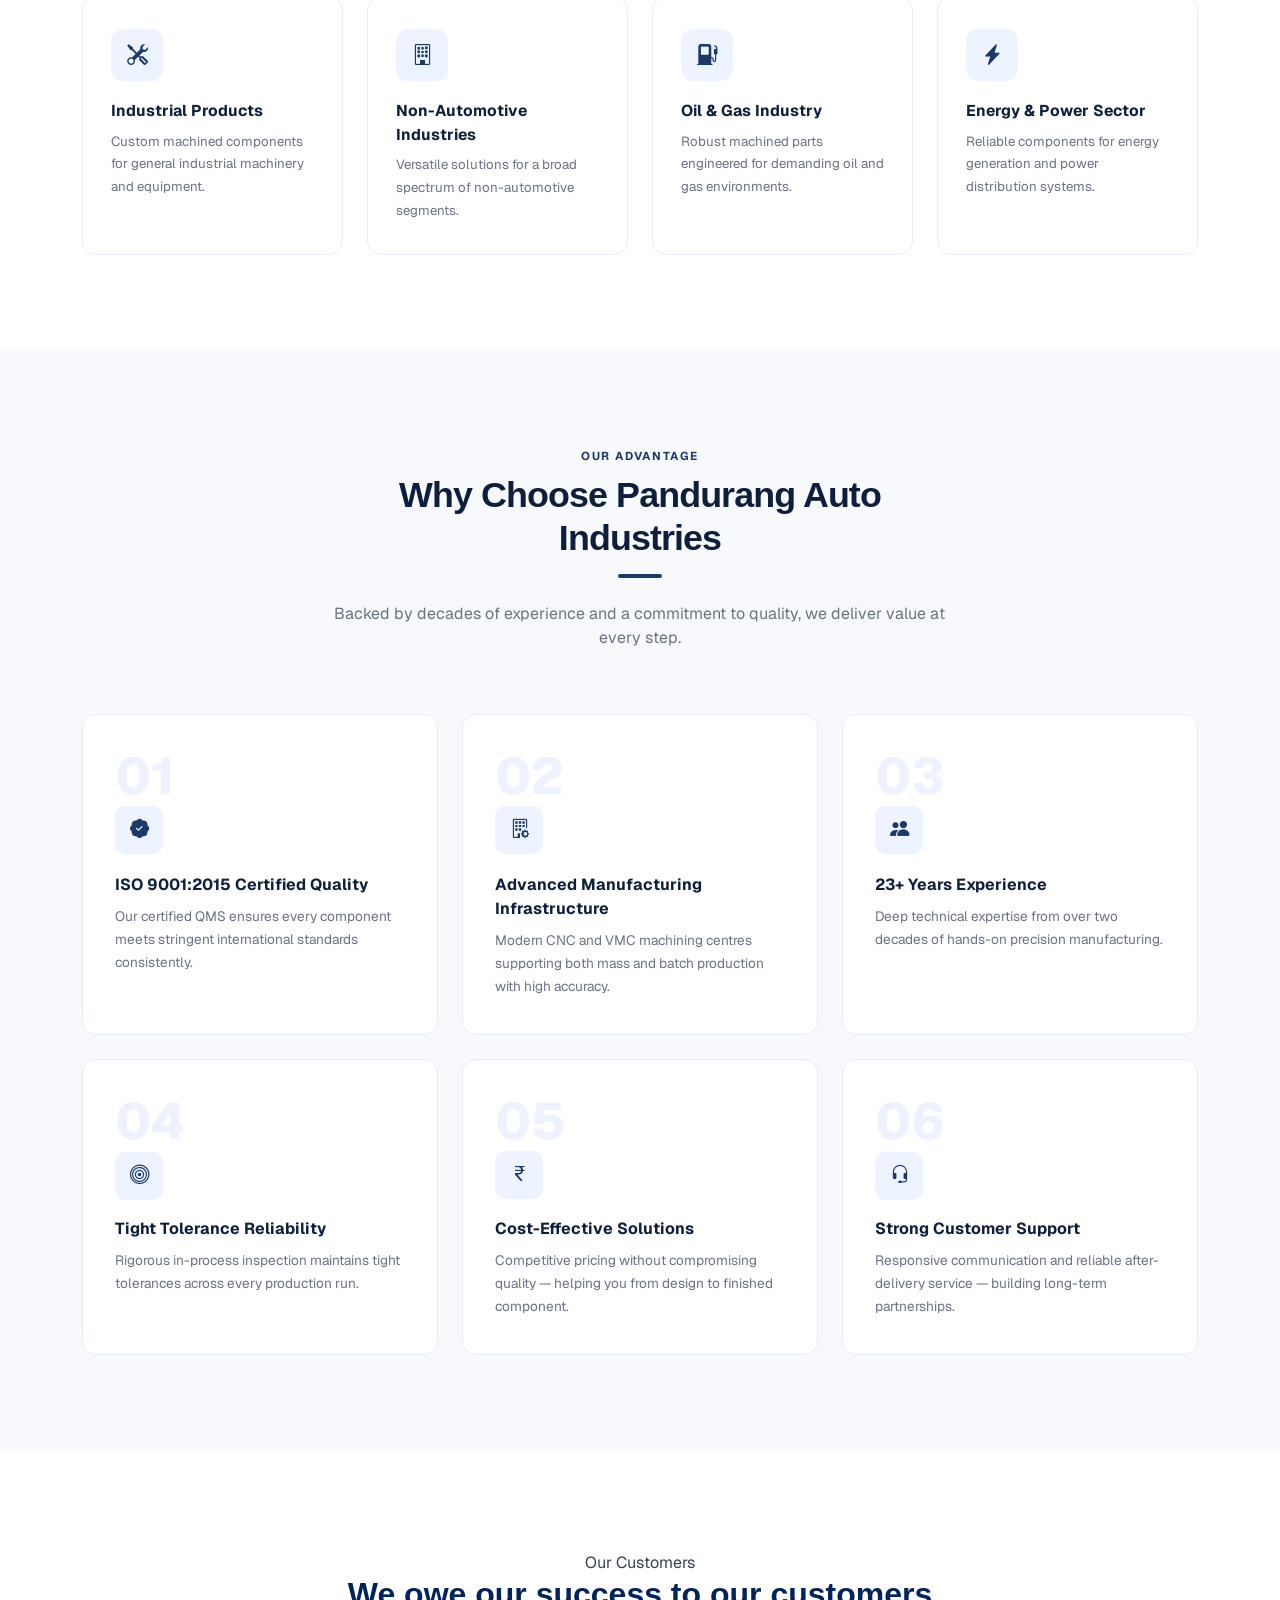
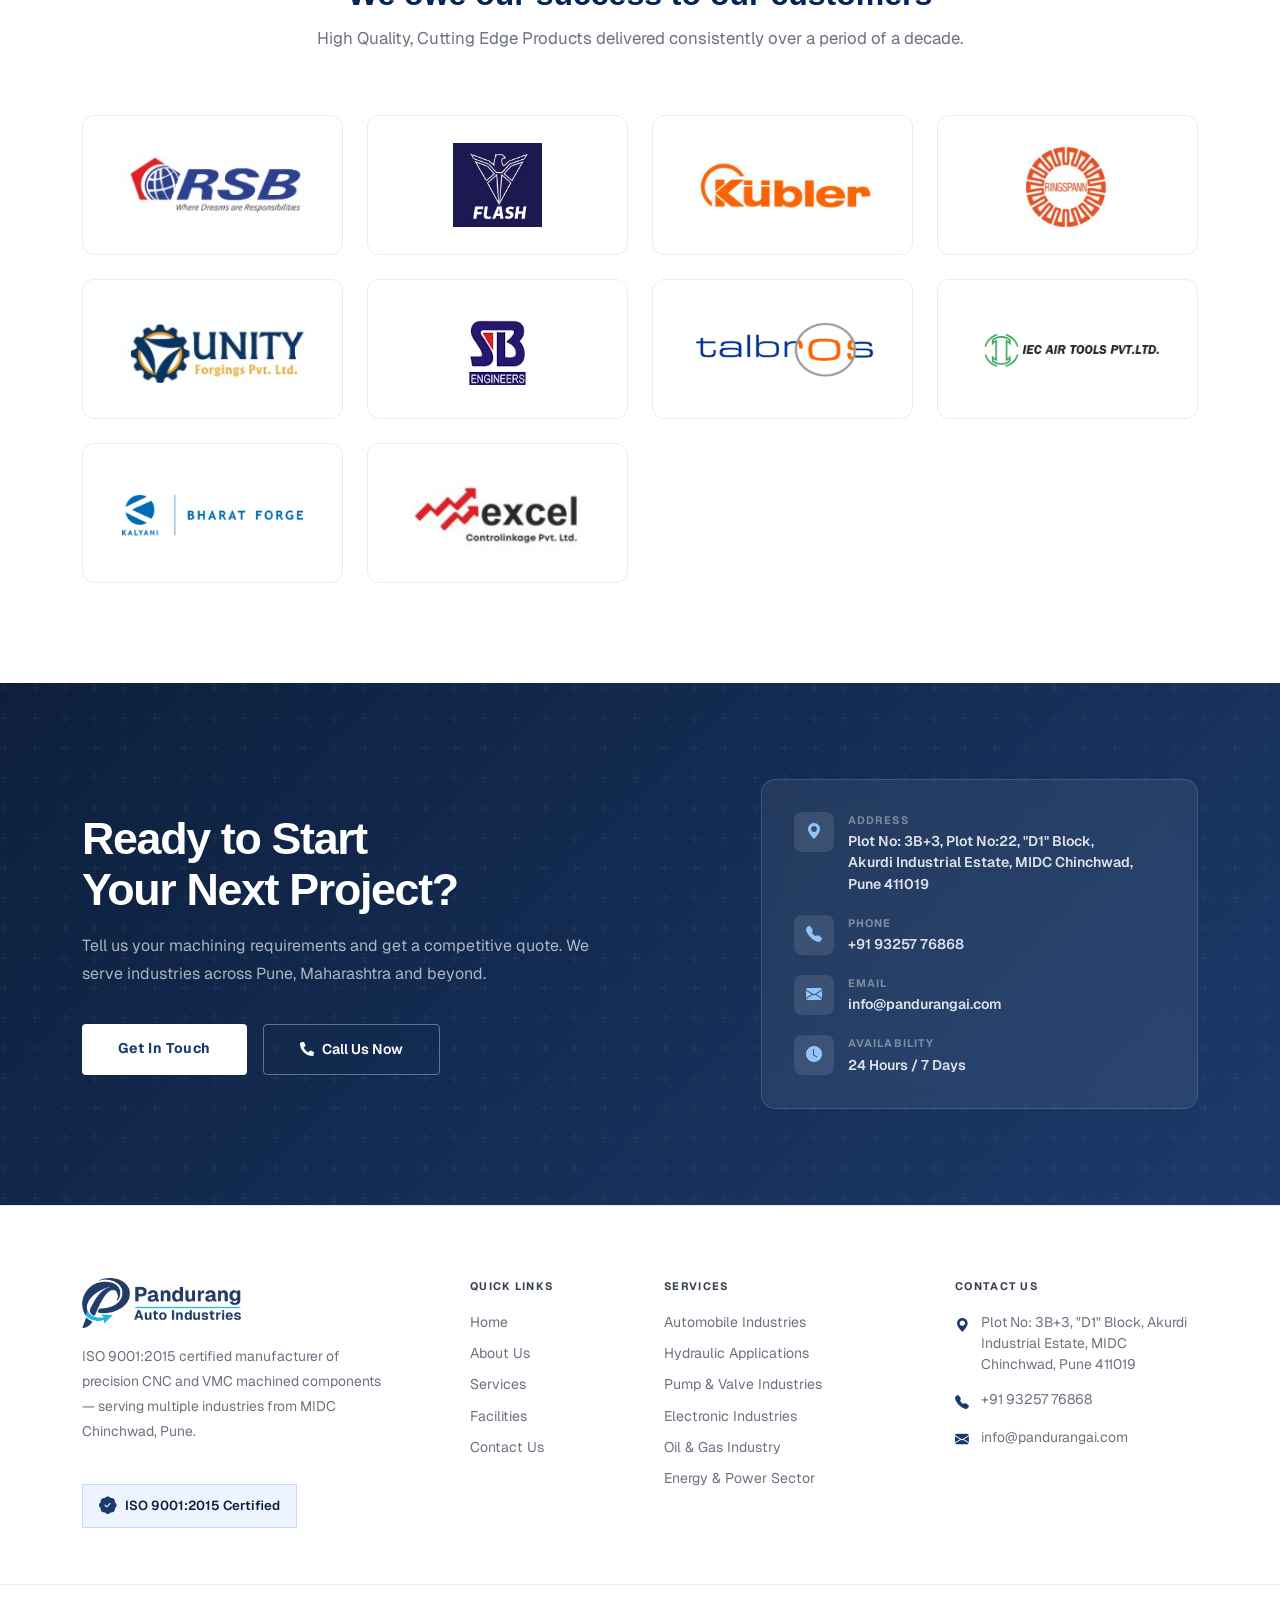
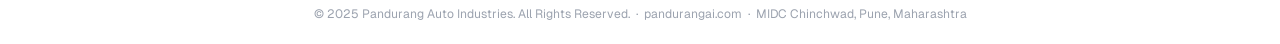
==== commit a06a32b8: "Remove breadcrumbs, fix navbar consistency, and expand customer logos Breadcrumb Removal: - Remove v" ====
--- a/about.html
+++ b/about.html
@@ -82,17 +82,67 @@
 .topbar-strip a:hover { color: #fff; }
 
 /* ── Shared: Nav ── */
-.site-nav { position: sticky; top: 0; z-index: 1000; background: #fff; box-shadow: 0 1px 0 var(--border); transition: box-shadow .3s; }
-.site-nav.scrolled { box-shadow: 0 2px 20px rgba(0,0,0,.08); }
-.site-nav .navbar-brand-wrapper { background: var(--primary); padding: 14px 28px 14px 24px; clip-path: polygon(0 0,calc(100% - 14px) 0,100% 100%,0 100%); margin-right: 16px; }
-.site-nav .navbar-brand-text { font-weight: 800; font-size: 1.35rem; color: #fff; letter-spacing: -0.02em; line-height: 1; }
-.site-nav .navbar-brand-text span { color: var(--accent); }
-.site-nav .nav-link { font-size: .88rem; font-weight: 500; color: var(--dark) !important; padding: 24px 15px !important; position: relative; transition: color .2s; }
-.site-nav .nav-link::after { content: ''; position: absolute; bottom: 14px; left: 15px; right: 15px; height: 2px; background: var(--primary); transform: scaleX(0); transition: transform .25s; border-radius: 2px; }
-.site-nav .nav-link:hover::after, .site-nav .nav-link.active::after { transform: scaleX(1); }
-.site-nav .nav-link:hover { color: var(--primary) !important; }
-.site-nav .btn-quote { background: var(--primary); color: #fff; font-size: .83rem; font-weight: 700; padding: 10px 24px; border-radius: 4px; text-decoration: none; display: inline-block; transition: background .2s, transform .2s; white-space: nowrap; border: none; }
-.site-nav .btn-quote:hover { background: var(--primary-light); transform: translateY(-1px); color: #fff; }
+.site-nav {
+    position: sticky;
+    top: 0; left: 0; right: 0;
+    z-index: 1000;
+    transition: box-shadow .35s;
+    padding: 0;
+    background: #fff;
+    box-shadow: 0 1px 0 #E8EDF5;
+}
+.site-nav.scrolled {
+    box-shadow: 0 2px 20px rgba(0,0,0,.08);
+}
+.site-nav .navbar-brand-wrapper {
+    background: transparent;
+    padding: 8px 0;
+    clip-path: none;
+    margin-right: 16px;
+    transition: background .3s;
+}
+.site-nav .navbar-logo {
+    height: 40px;
+    width: auto;
+    object-fit: contain;
+}
+.site-nav .nav-link {
+    font-family: 'Geist', sans-serif;
+    font-size: 0.88rem;
+    font-weight: 500;
+    letter-spacing: 0.02em;
+    color: #1a2332 !important;
+    padding: 24px 15px !important;
+    transition: color .2s;
+    position: relative;
+}
+.site-nav .nav-link::after {
+    content: '';
+    position: absolute;
+    bottom: 14px; left: 15px; right: 15px;
+    height: 2px;
+    background: #1B3A6B;
+    transform: scaleX(0);
+    transition: transform .25s;
+    border-radius: 2px;
+}
+.site-nav .nav-link:hover::after,
+.site-nav .nav-link.active::after { transform: scaleX(1); }
+.site-nav .nav-link:hover { color: #1B3A6B !important; }
+.site-nav .btn-quote {
+    font-family: 'Geist', sans-serif;
+    font-size: 0.83rem;
+    font-weight: 700;
+    letter-spacing: 0.04em;
+    background: #1B3A6B;
+    color: #fff;
+    border: none;
+    padding: 10px 24px;
+    border-radius: 4px;
+    transition: background .2s, transform .2s;
+    white-space: nowrap;
+}
+.site-nav .btn-quote:hover { background: #2A5298; transform: translateY(-1px); color:#fff; }
 
 /* Responsive Navbar */
 @media (max-width: 991px) {
@@ -180,10 +230,6 @@
     letter-spacing: -0.03em; line-height: 1.1; margin-bottom: 12px;
 }
 .page-hero-sub { color: var(--muted); font-size: 1rem; line-height: 1.75; max-width: 560px; }
-.breadcrumb { background: none; padding: 0; margin: 16px 0 0; }
-.breadcrumb-item a { color: var(--primary); text-decoration: none; font-size: .82rem; }
-.breadcrumb-item.active { color: var(--muted); font-size: .82rem; }
-.breadcrumb-item + .breadcrumb-item::before { color: #CBD5E1; }
 
 /* ── Section Labels ── */
 .sec-eyebrow { font-size: .72rem; font-weight: 700; letter-spacing: .14em; text-transform: uppercase; color: var(--primary); display: block; margin-bottom: 10px; }
@@ -327,19 +373,18 @@
 .customers-section { padding: 100px 0; background: #fff; }
 .section-subtitle { font-size: 1.05rem; color: #6B7280; margin-top: 12px; }
 .customer-col {
-    flex: 0 0 20%;
-    max-width: 20%;
+    flex: 0 0 25%;
+    max-width: 25%;
 }
 .customer-logo-card {
-    padding: 18px;
+    padding: 20px;
     border-radius: 12px;
     border: 1px solid #E8EDF5;
     background: #fff;
     display: flex;
     align-items: center;
     justify-content: center;
-    height: 120px;
-    aspect-ratio: 1;
+    height: 140px;
     transition: transform .3s, box-shadow .3s, border-color .3s;
 }
 .customer-logo-card:hover {
@@ -413,12 +458,6 @@
         <div class="page-hero-eyebrow"><i class="bi bi-building-gear"></i> About Pandurang Auto Industries</div>
         <h1>Precision Manufacturing<br>You Can <span style="color:#1B3A6B;text-decoration:underline;text-decoration-color:#93C5FD;text-underline-offset:6px;">Trust</span></h1>
         <p class="page-hero-sub">ISO 9001:2015 certified CNC &amp; VMC machined components manufacturer — 23+ years of engineering excellence from MIDC Chinchwad, Pune.</p>
-        <nav aria-label="breadcrumb">
-            <ol class="breadcrumb">
-                <li class="breadcrumb-item"><a href="index.html">Home</a></li>
-                <li class="breadcrumb-item active">About Us</li>
-            </ol>
-        </nav>
     </div>
 </div>
 
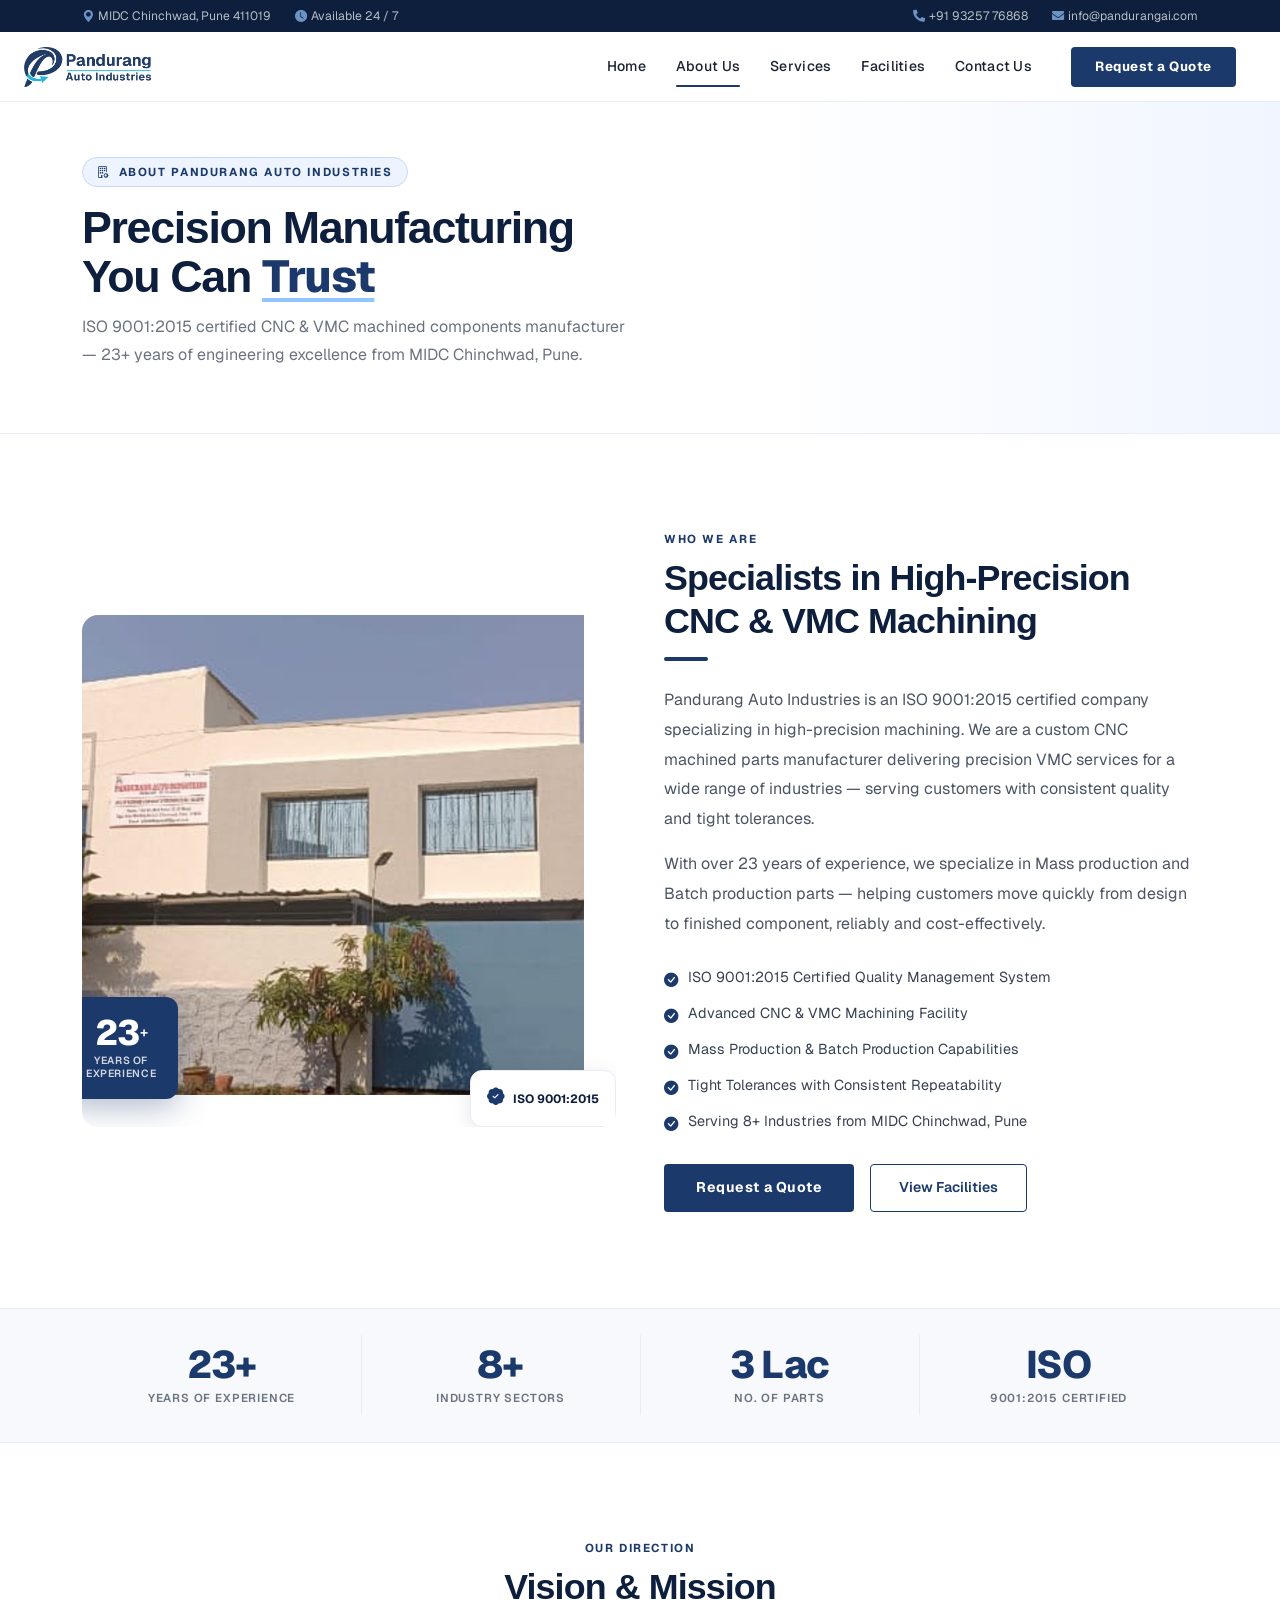
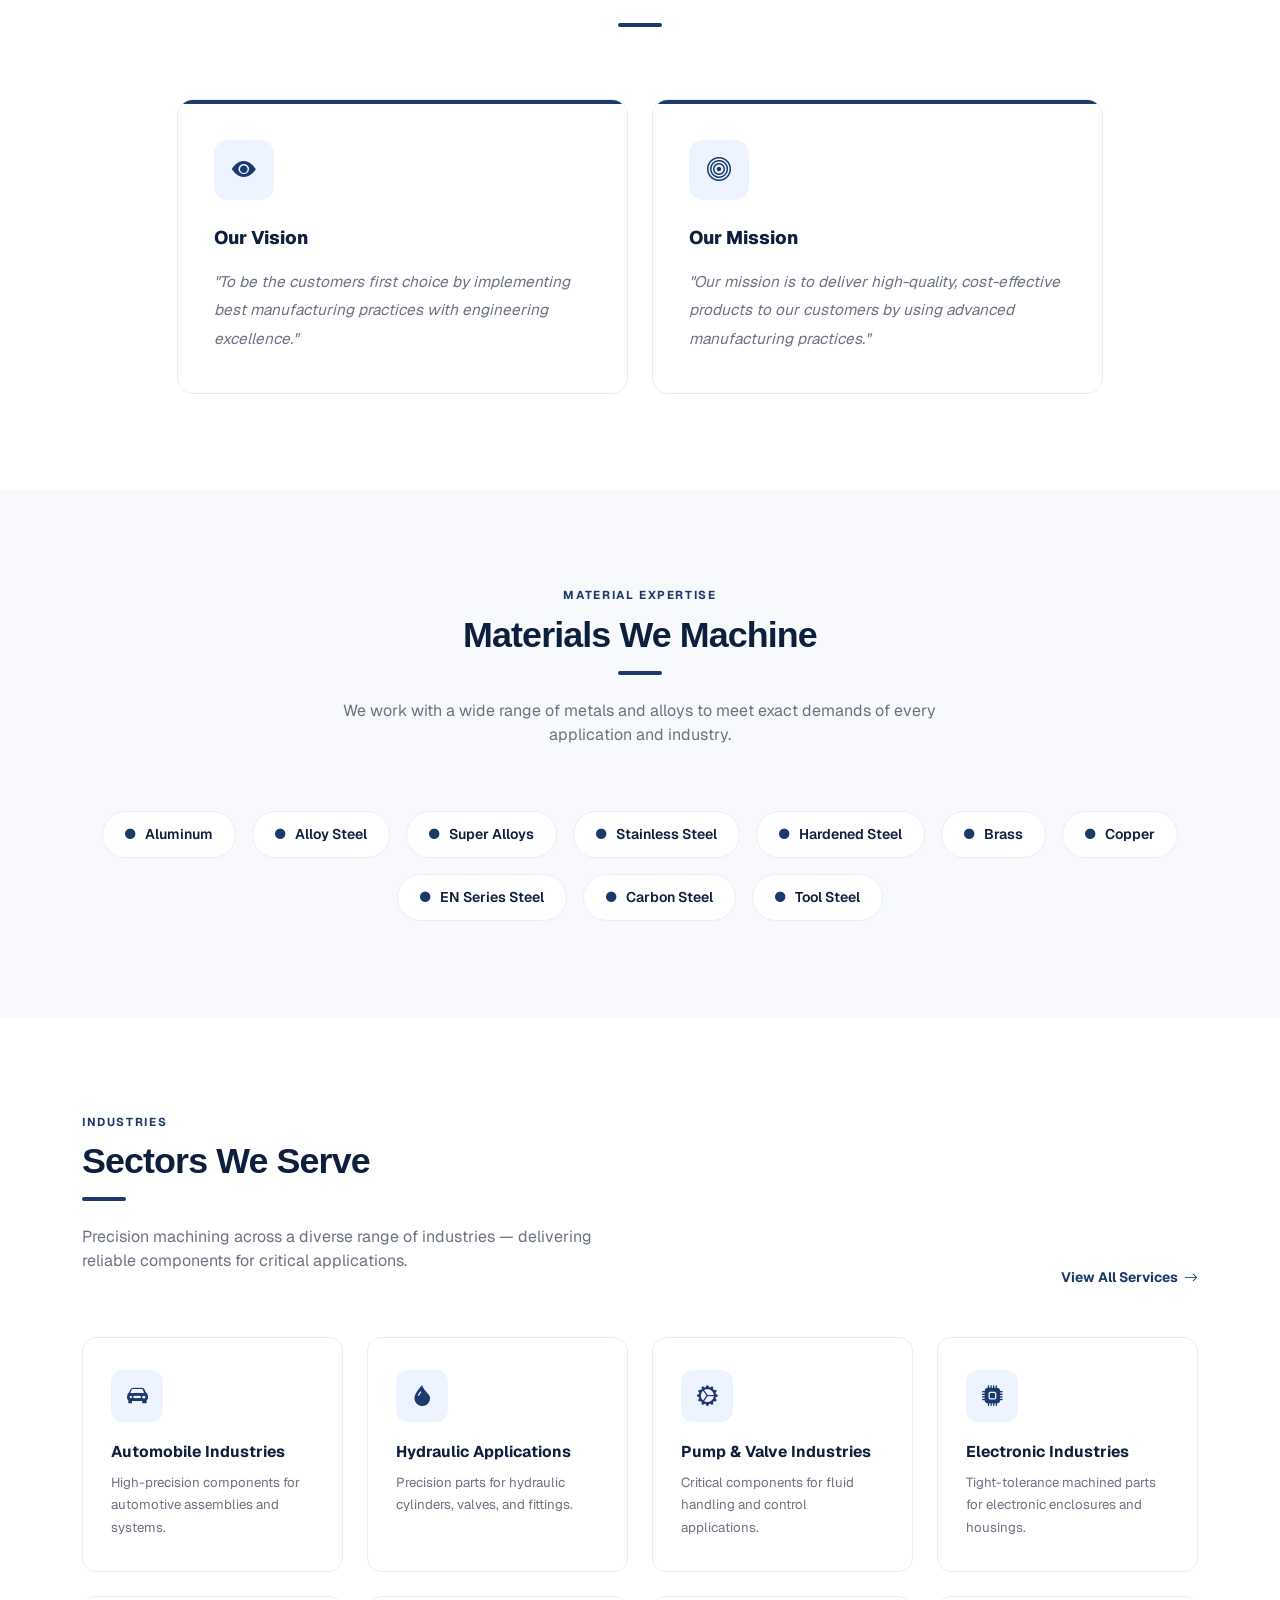
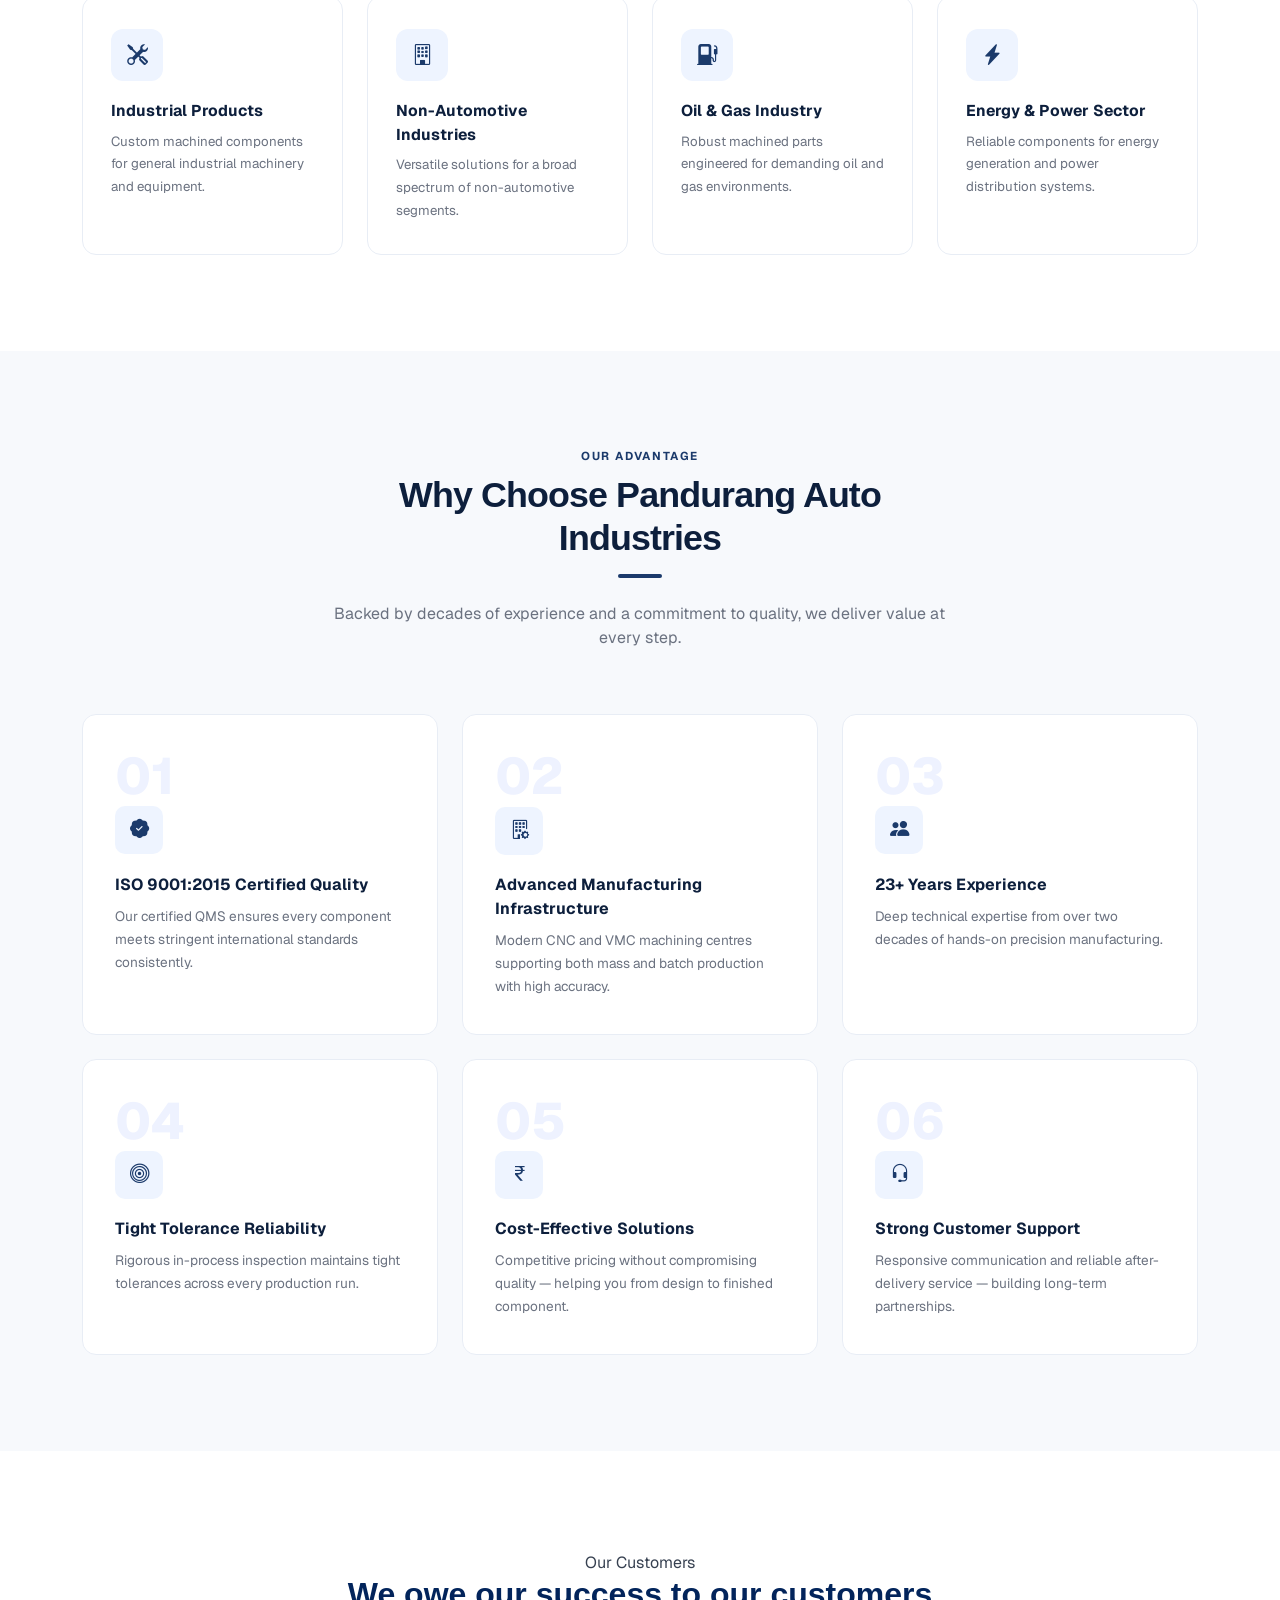
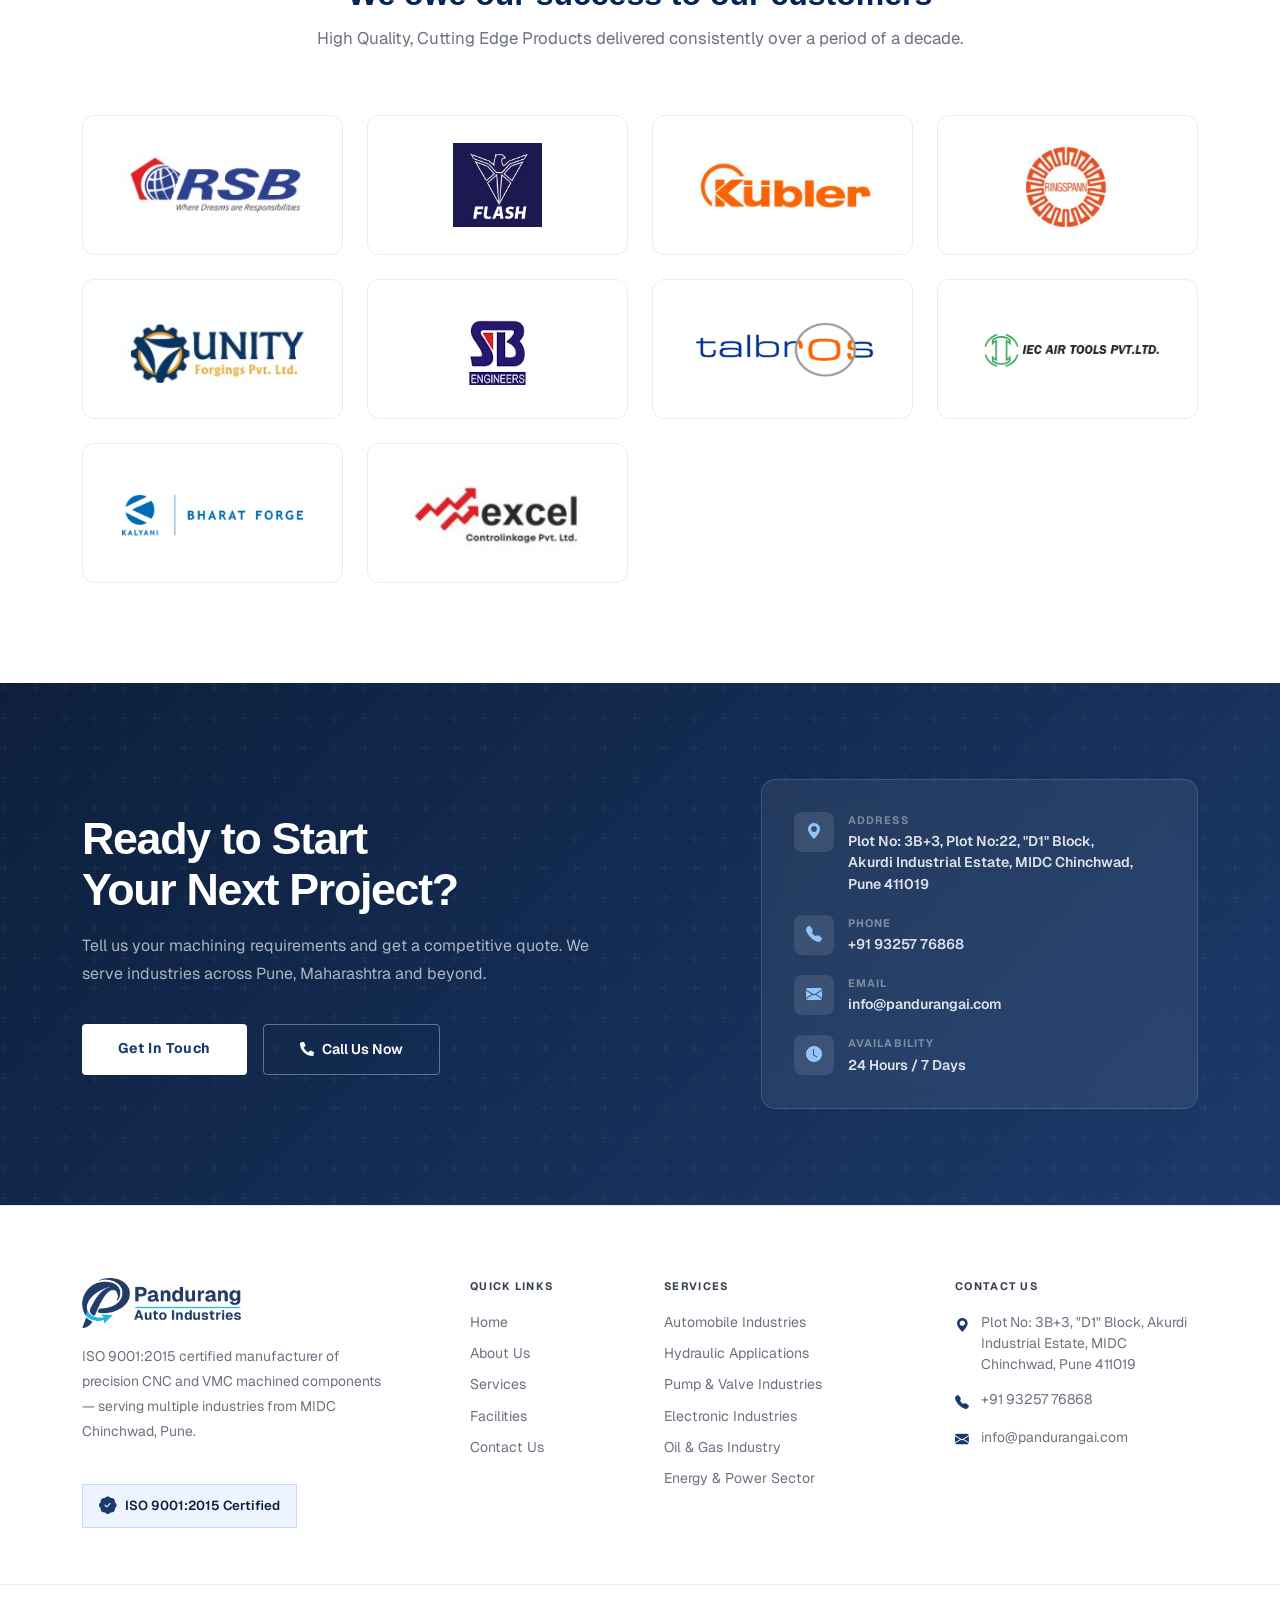
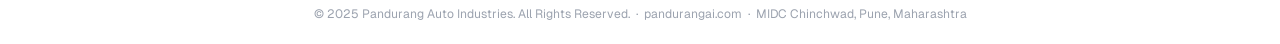
==== commit a240895d: "Fix navbar consistency, add SVG hamburger, remove borders Navbar Consistency: - Standardize navbar H" ====
--- a/about.html
+++ b/about.html
@@ -81,6 +81,19 @@
 .topbar-strip a { color: rgba(255,255,255,.7); text-decoration: none; transition: .2s; }
 .topbar-strip a:hover { color: #fff; }
 
+/* Responsive Topbar */
+@media (max-width: 991px) {
+    .topbar-strip { font-size: 0.7rem; padding: 6px 0; }
+    .topbar-strip .gap-4 { gap: 12px !important; }
+}
+@media (max-width: 767px) {
+    .topbar-strip .d-flex > div:first-child span:last-child,
+    .topbar-strip .d-flex > div:last-child a:last-child {
+        display: none;
+    }
+    .topbar-strip .gap-4 { gap: 8px !important; }
+}
+
 /* ── Shared: Nav ── */
 .site-nav {
     position: sticky;
@@ -163,7 +176,7 @@
         visibility: visible !important;
         margin-right: 12px;
         padding: 6px 8px;
-        border: 1px solid #999;
+        border: none;
     }
     .site-nav .navbar-toggler:focus {
         box-shadow: none;
@@ -183,7 +196,7 @@
         padding-top: 12px;
     }
 }
-.site-nav .navbar-toggler { border-color: #ccc; }
+.site-nav .navbar-toggler { border: none; background: transparent; }
 @media (max-width: 991px) {
     .site-nav .nav-link { padding: 12px 16px !important; }
     .site-nav .nav-link::after { display: none; }
@@ -438,7 +451,7 @@
         <a href="index.html" class="navbar-brand me-0 d-flex align-items-center">
                 <img src="img/Logo.png" alt="Pandurang Auto Industries" class="navbar-logo" style="height: 40px; width: auto;">
         </a>
-        <button class="navbar-toggler me-3 ms-auto" type="button" data-bs-toggle="collapse" data-bs-target="#mainNav"><span class="navbar-toggler-icon"></span></button>
+        <button class="navbar-toggler me-3 ms-auto" type="button" data-bs-toggle="collapse" data-bs-target="#mainNav"><svg xmlns="http://www.w3.org/2000/svg" width="24" height="24" viewBox="0 0 24 24" fill="none" stroke="currentColor" stroke-width="2" stroke-linecap="round" stroke-linejoin="round"><line x1="5" y1="6" x2="19" y2="6"></line><line x1="5" y1="12" x2="19" y2="12"></line><line x1="5" y1="18" x2="19" y2="18"></line></svg></button>
         <div class="collapse navbar-collapse" id="mainNav">
             <div class="navbar-nav ms-auto p-4 p-lg-0">
                 <a href="index.html" class="nav-link">Home</a>
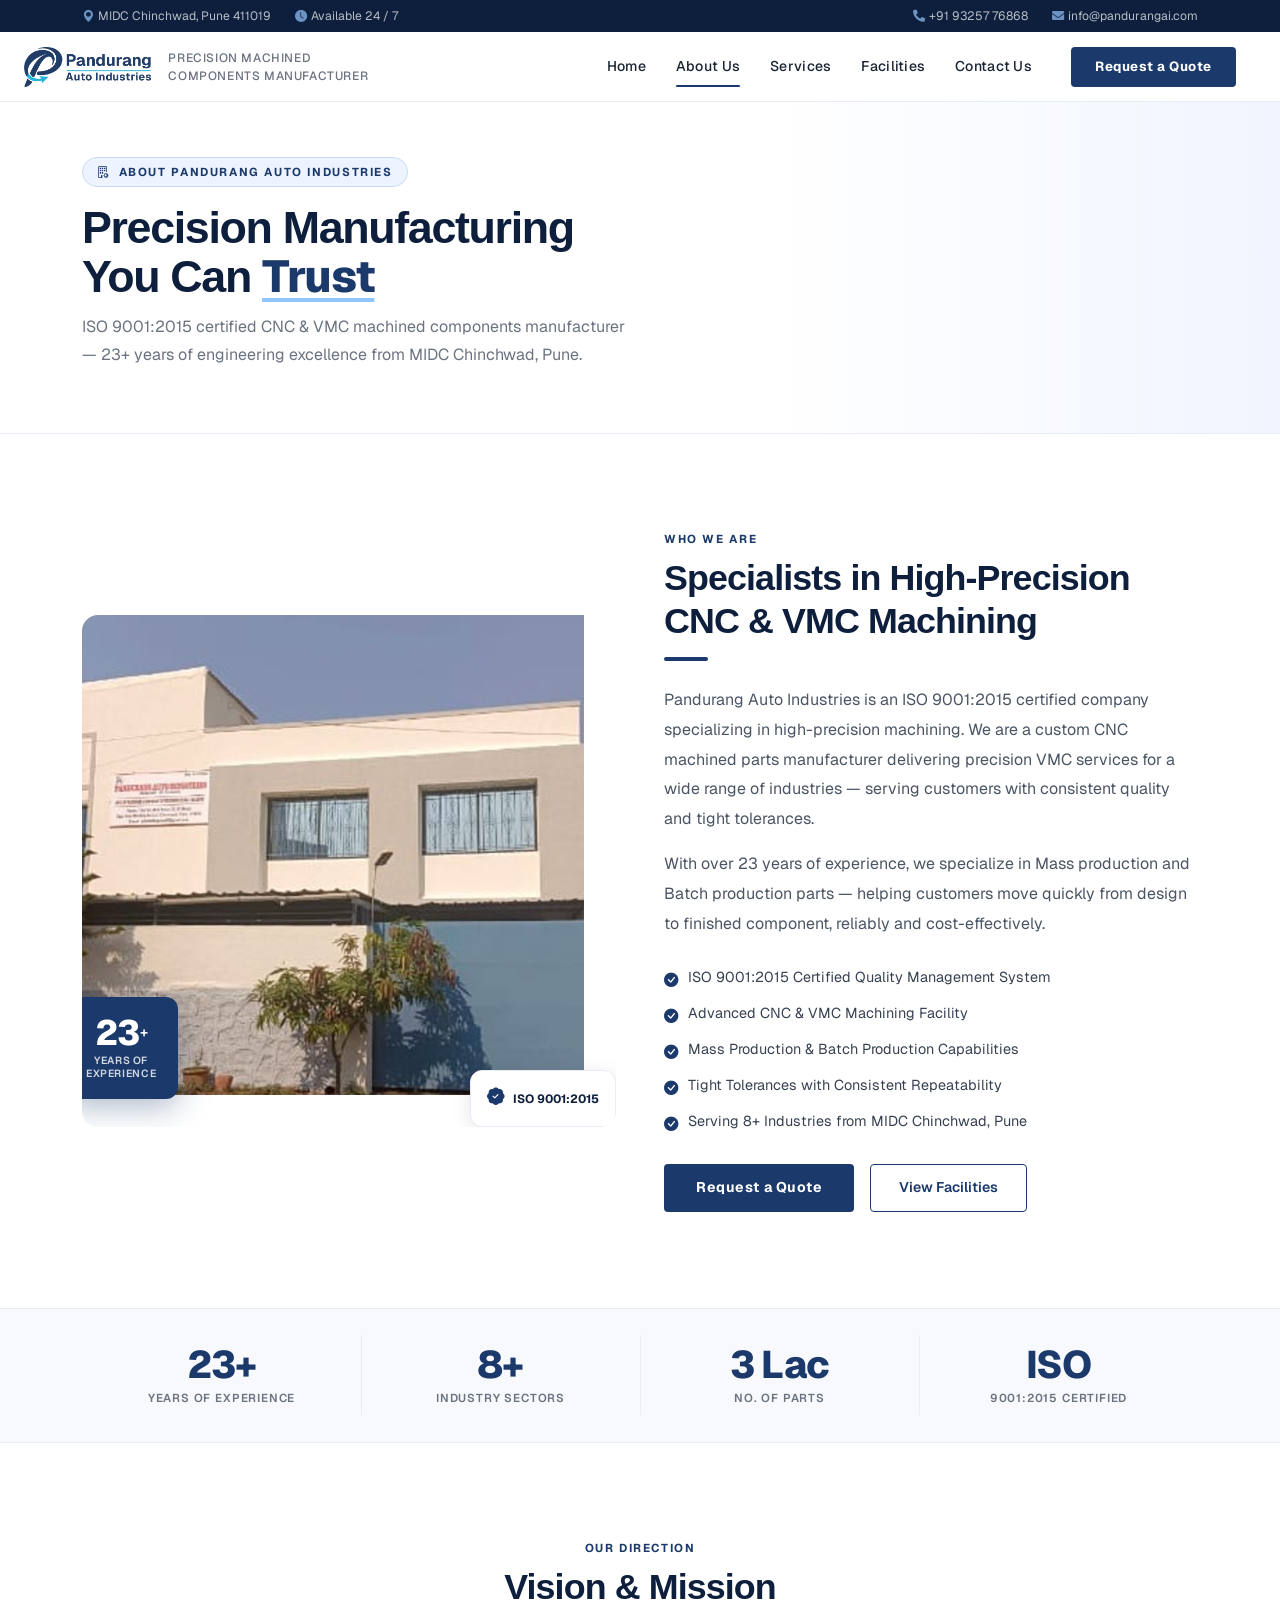
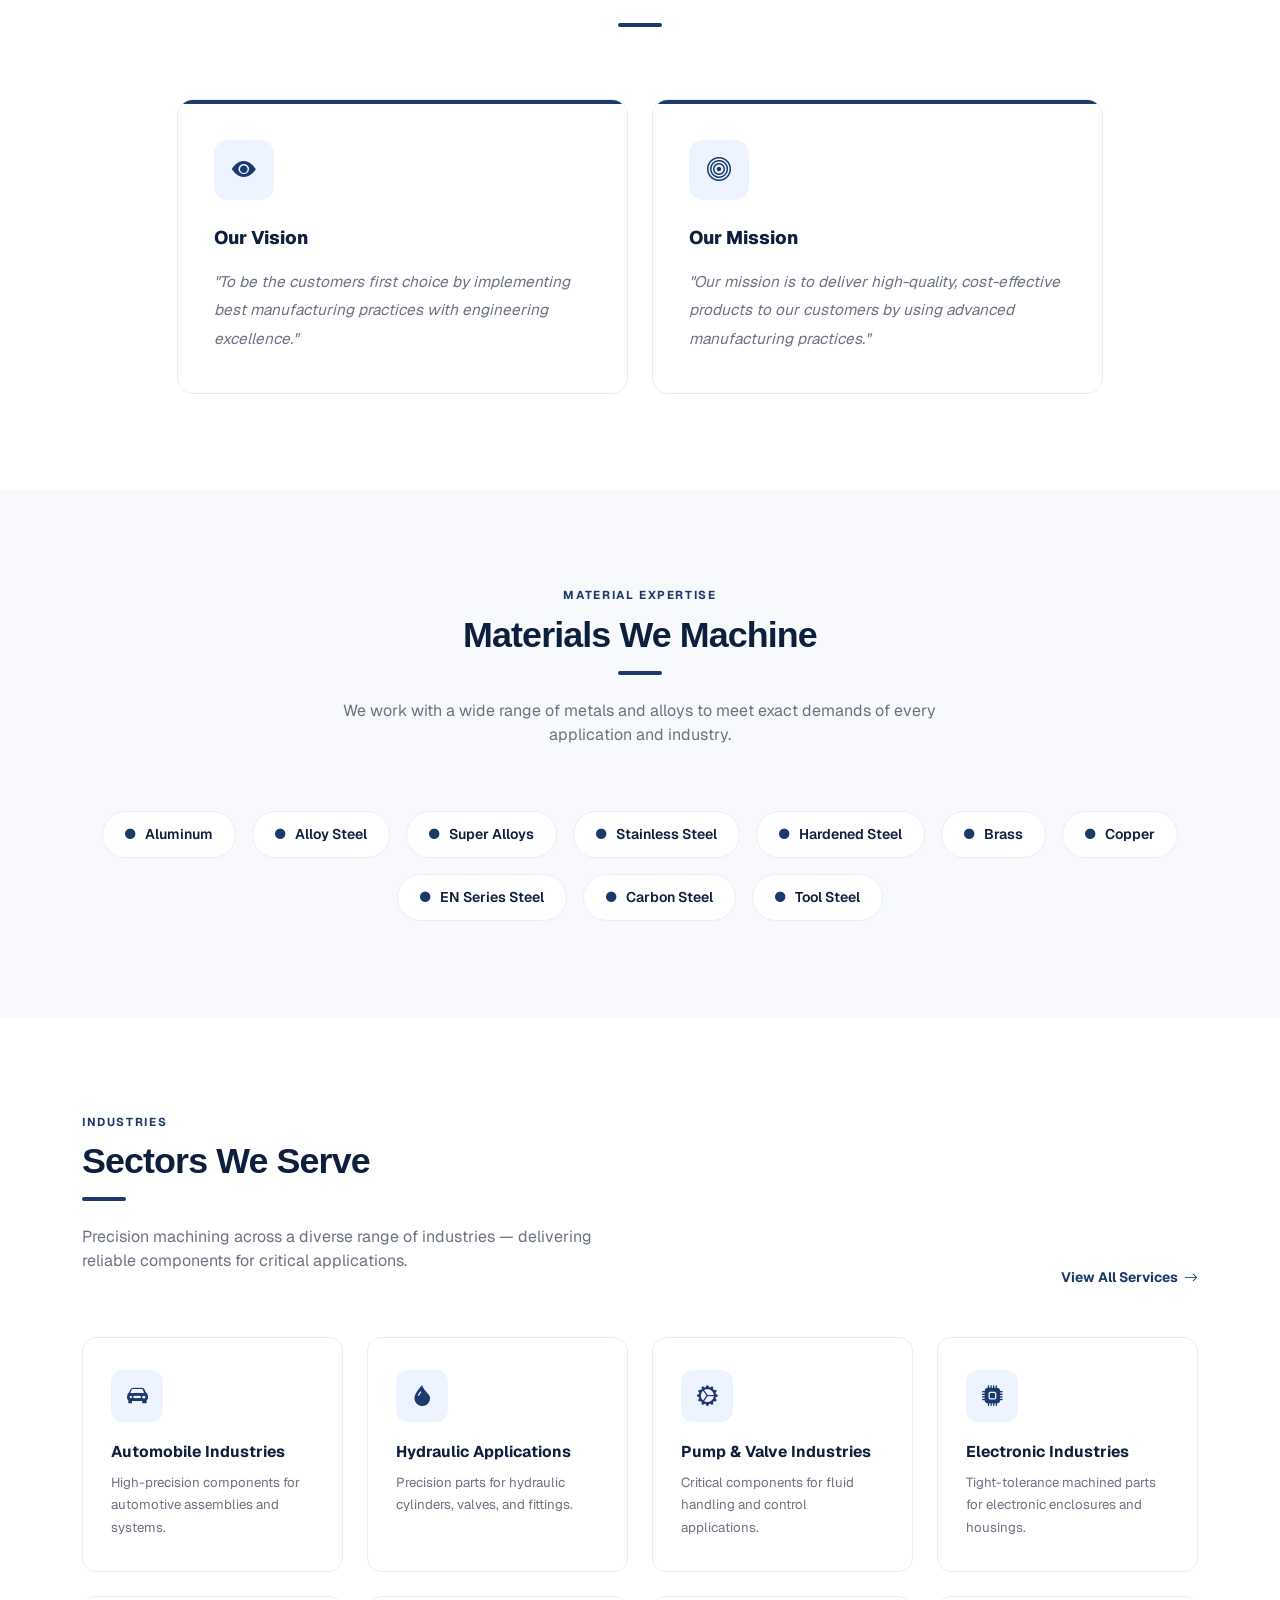
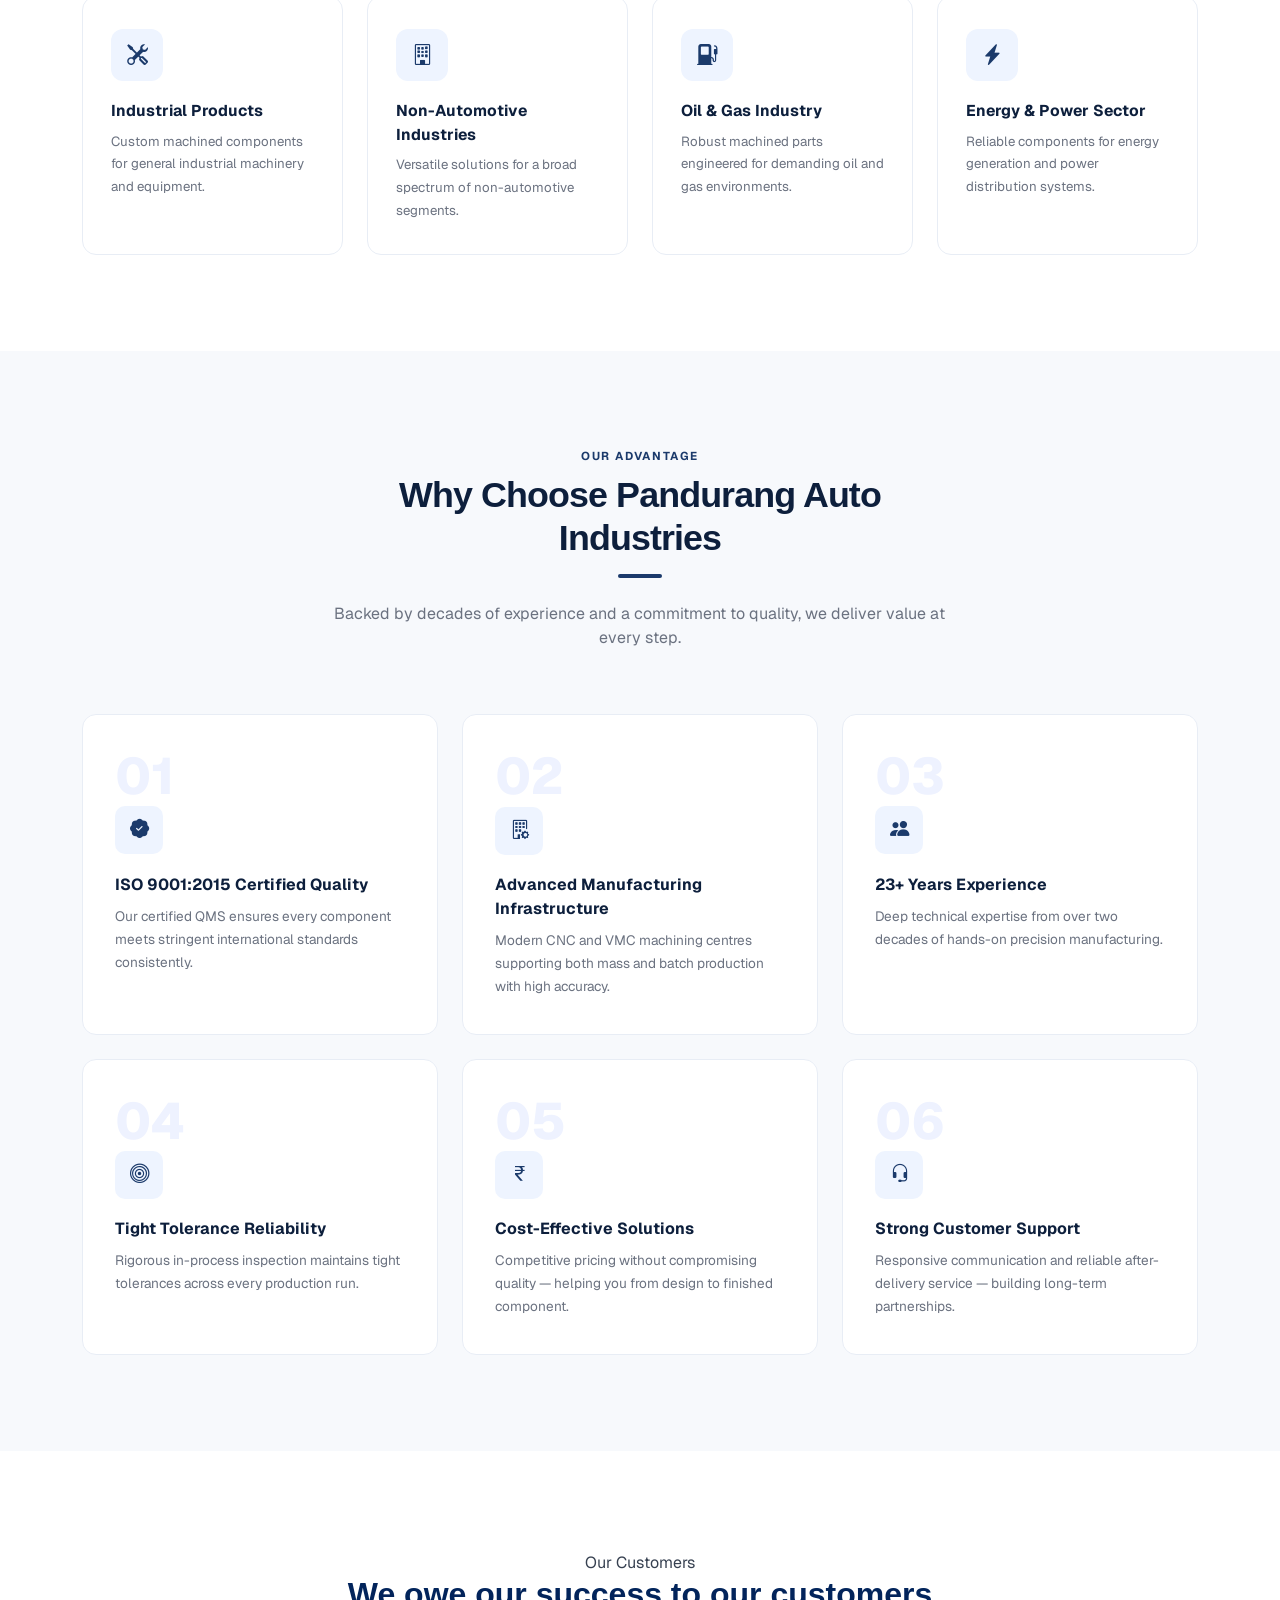
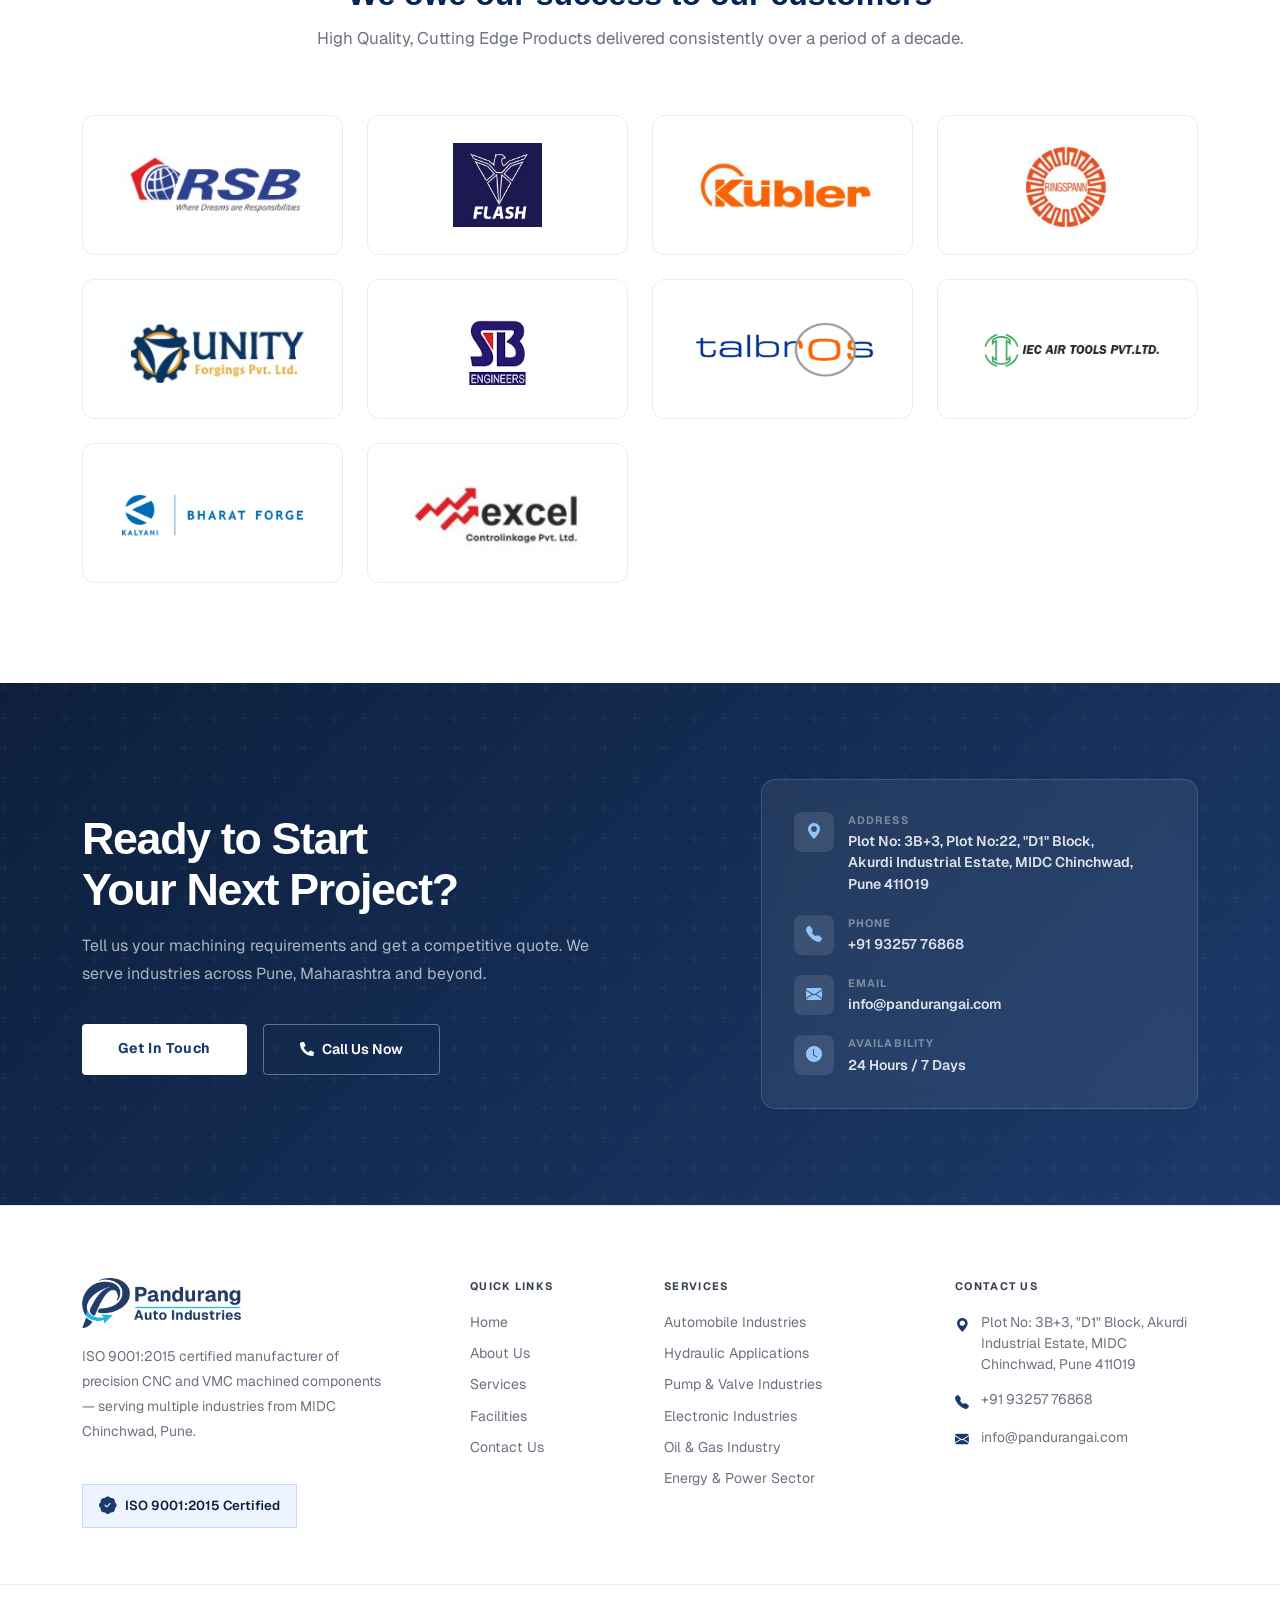
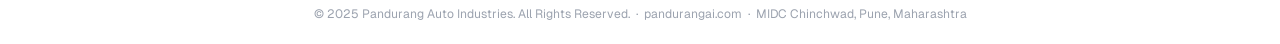
==== commit 8ec716c8: "Update website with enhanced features and content reorganization - Add navbar tagline "Precision Mac" ====
--- a/about.html
+++ b/about.html
@@ -86,6 +86,10 @@
     .topbar-strip { font-size: 0.7rem; padding: 6px 0; }
     .topbar-strip .gap-4 { gap: 12px !important; }
 }
+@media (max-width: 576px) {
+    .customer-col { flex: 0 0 50%; max-width: 50%; }
+}
+
 @media (max-width: 767px) {
     .topbar-strip .d-flex > div:first-child span:last-child,
     .topbar-strip .d-flex > div:last-child a:last-child {
@@ -422,6 +426,10 @@
     .overview-section, .vm-section, .materials-section, .sectors-section, .whyus-section { padding: 64px 0; }
     .customer-col { flex: 0 0 25%; max-width: 25%; }
 }
+@media (max-width: 576px) {
+    .customer-col { flex: 0 0 50%; max-width: 50%; }
+}
+
 @media (max-width: 767px) {
     .stat-item + .stat-item::before { display: none; }
 }
@@ -451,6 +459,7 @@
         <a href="index.html" class="navbar-brand me-0 d-flex align-items-center">
                 <img src="img/Logo.png" alt="Pandurang Auto Industries" class="navbar-logo" style="height: 40px; width: auto;">
         </a>
+        <span class="navbar-text d-none d-lg-inline-block ms-3" style="font-size: 0.75rem; color: #6B7280; font-weight: 500; letter-spacing: 0.05em; text-transform: uppercase; white-space: nowrap;">Precision Machined<br>Components Manufacturer</span>
         <button class="navbar-toggler me-3 ms-auto" type="button" data-bs-toggle="collapse" data-bs-target="#mainNav"><svg xmlns="http://www.w3.org/2000/svg" width="24" height="24" viewBox="0 0 24 24" fill="none" stroke="currentColor" stroke-width="2" stroke-linecap="round" stroke-linejoin="round"><line x1="5" y1="6" x2="19" y2="6"></line><line x1="5" y1="12" x2="19" y2="12"></line><line x1="5" y1="18" x2="19" y2="18"></line></svg></button>
         <div class="collapse navbar-collapse" id="mainNav">
             <div class="navbar-nav ms-auto p-4 p-lg-0">
